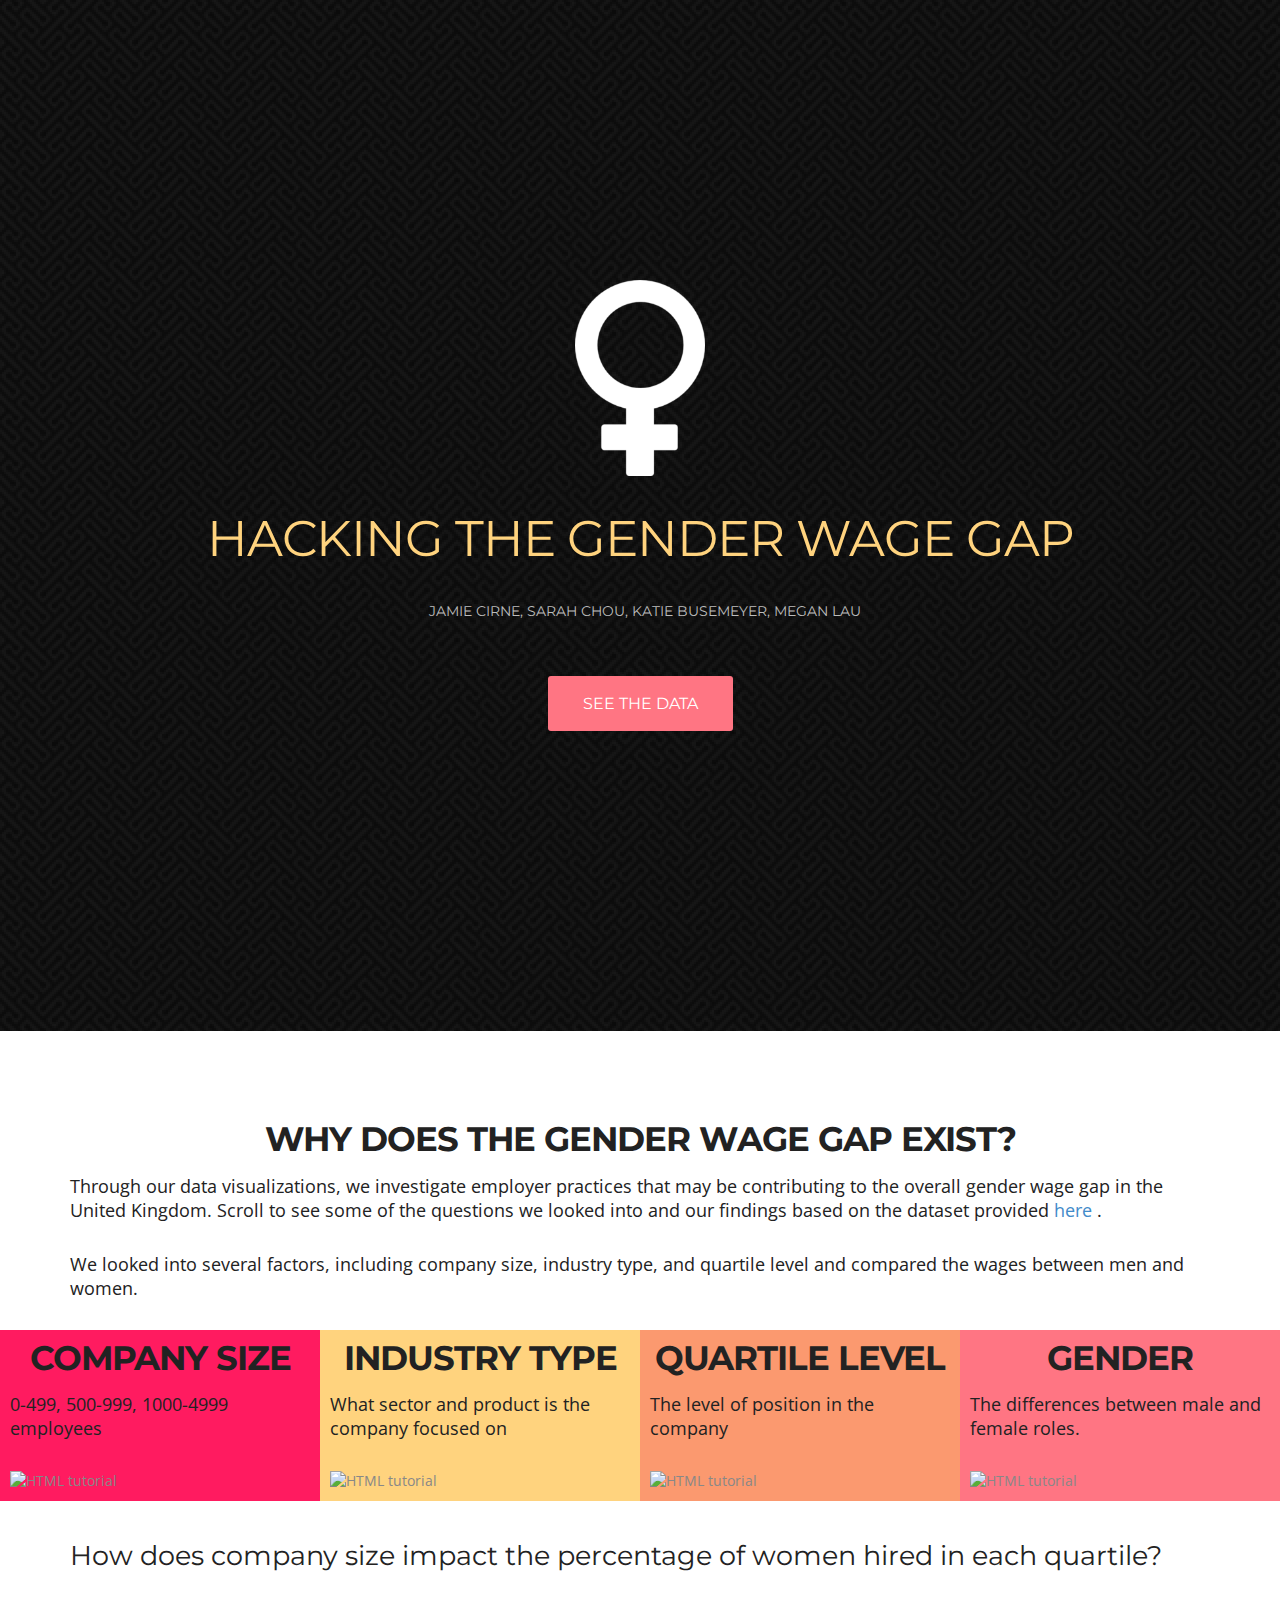
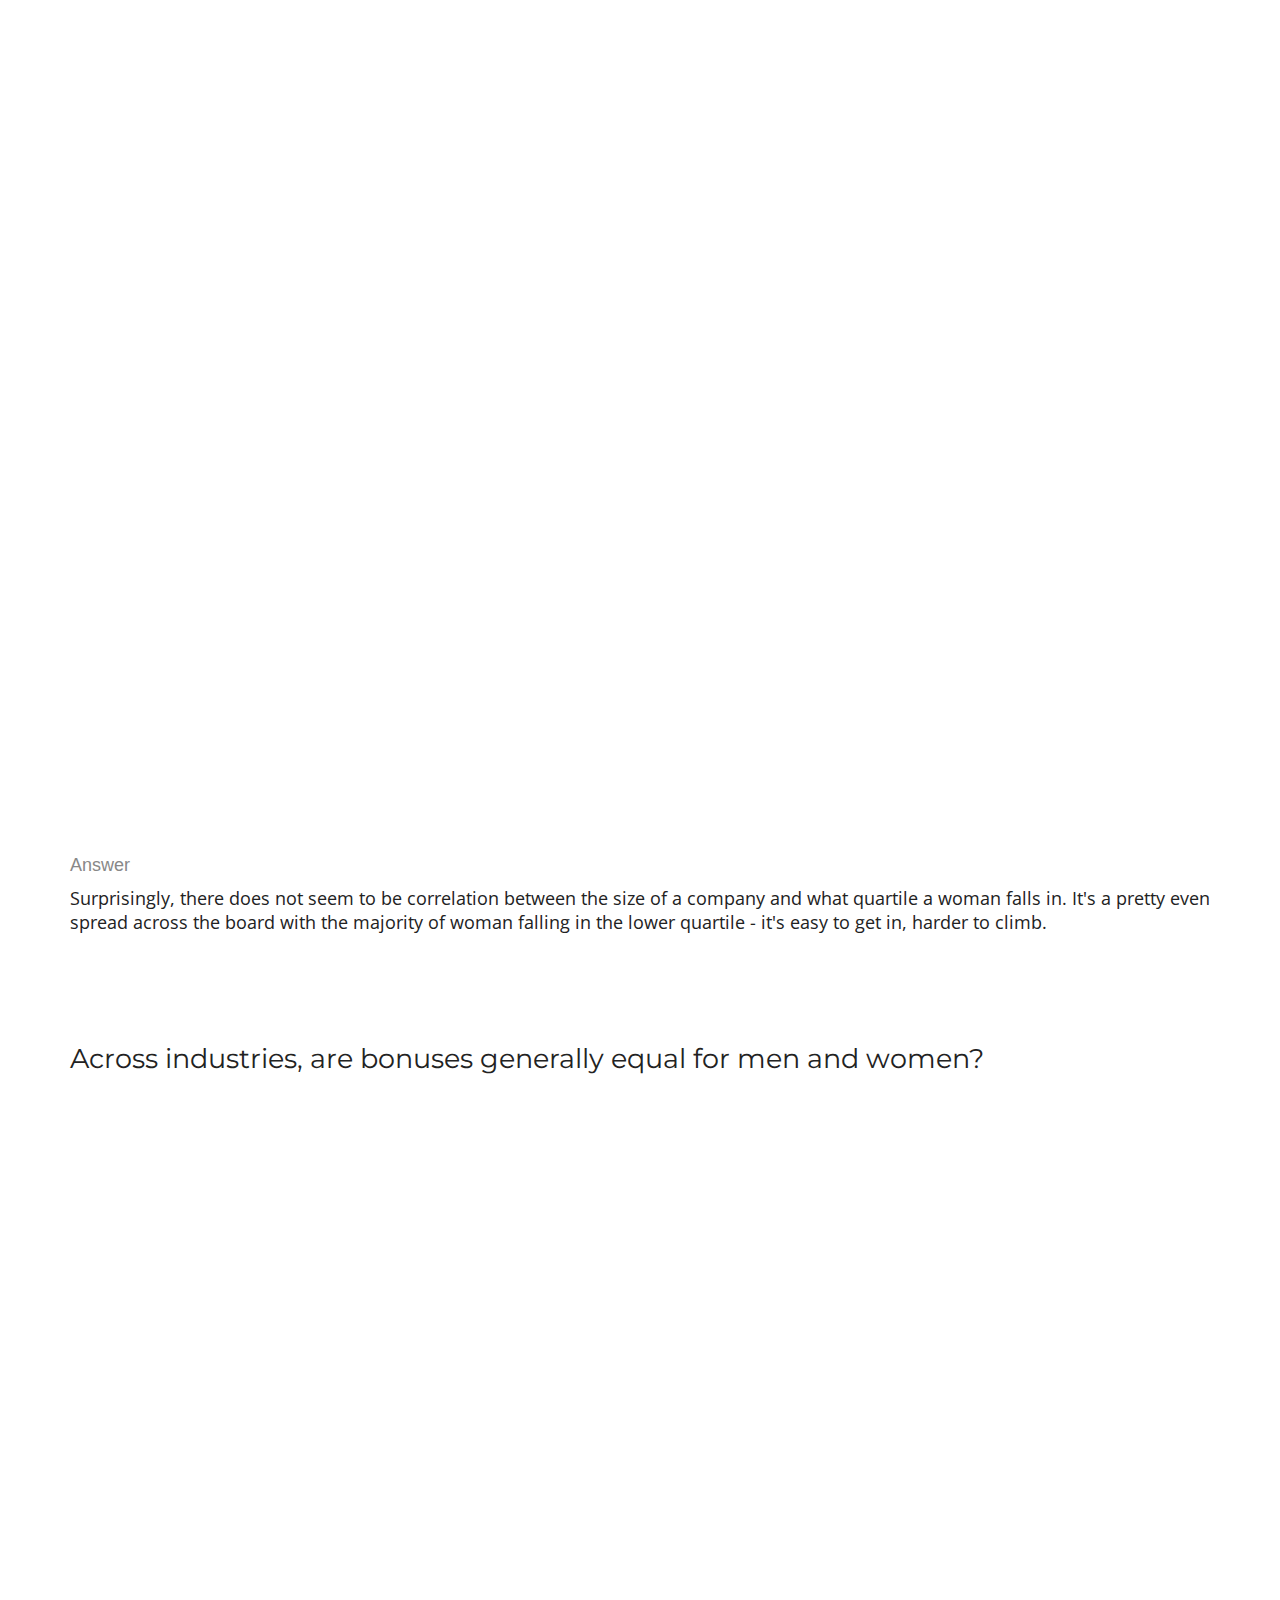
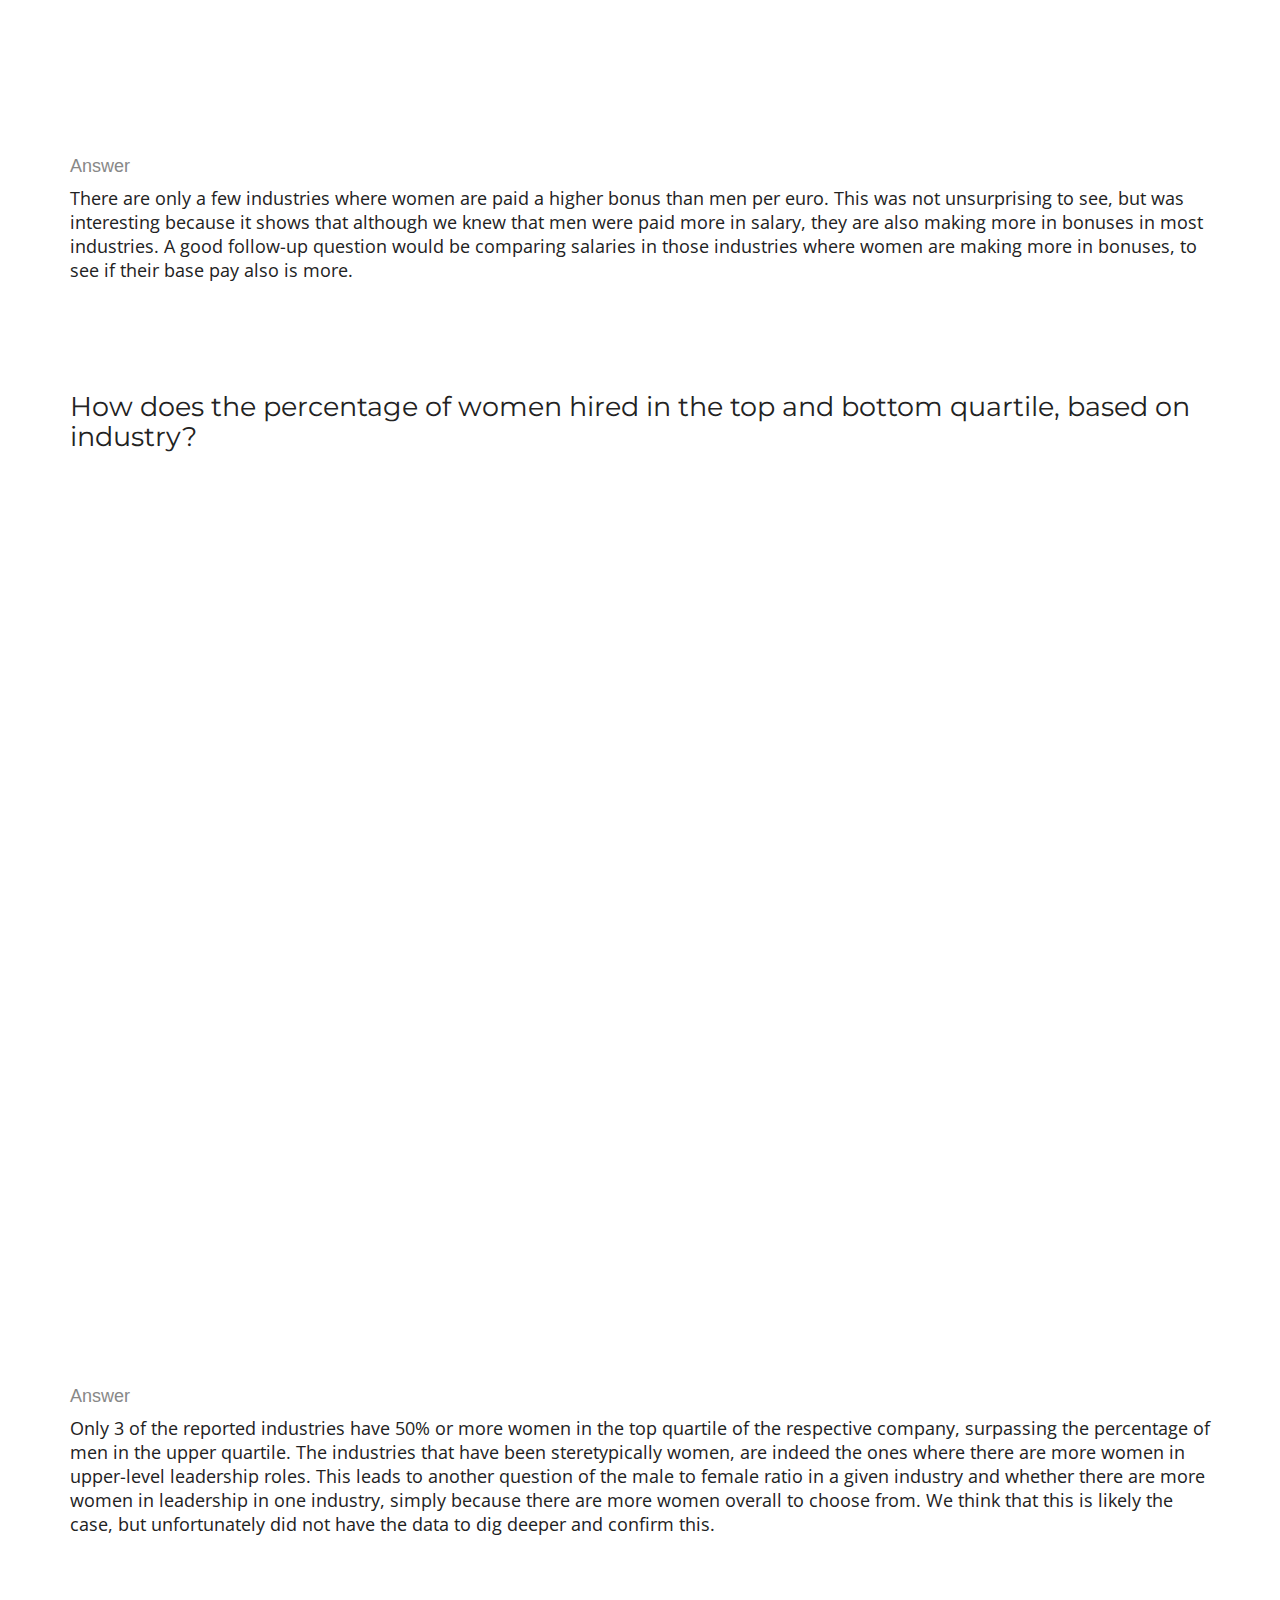
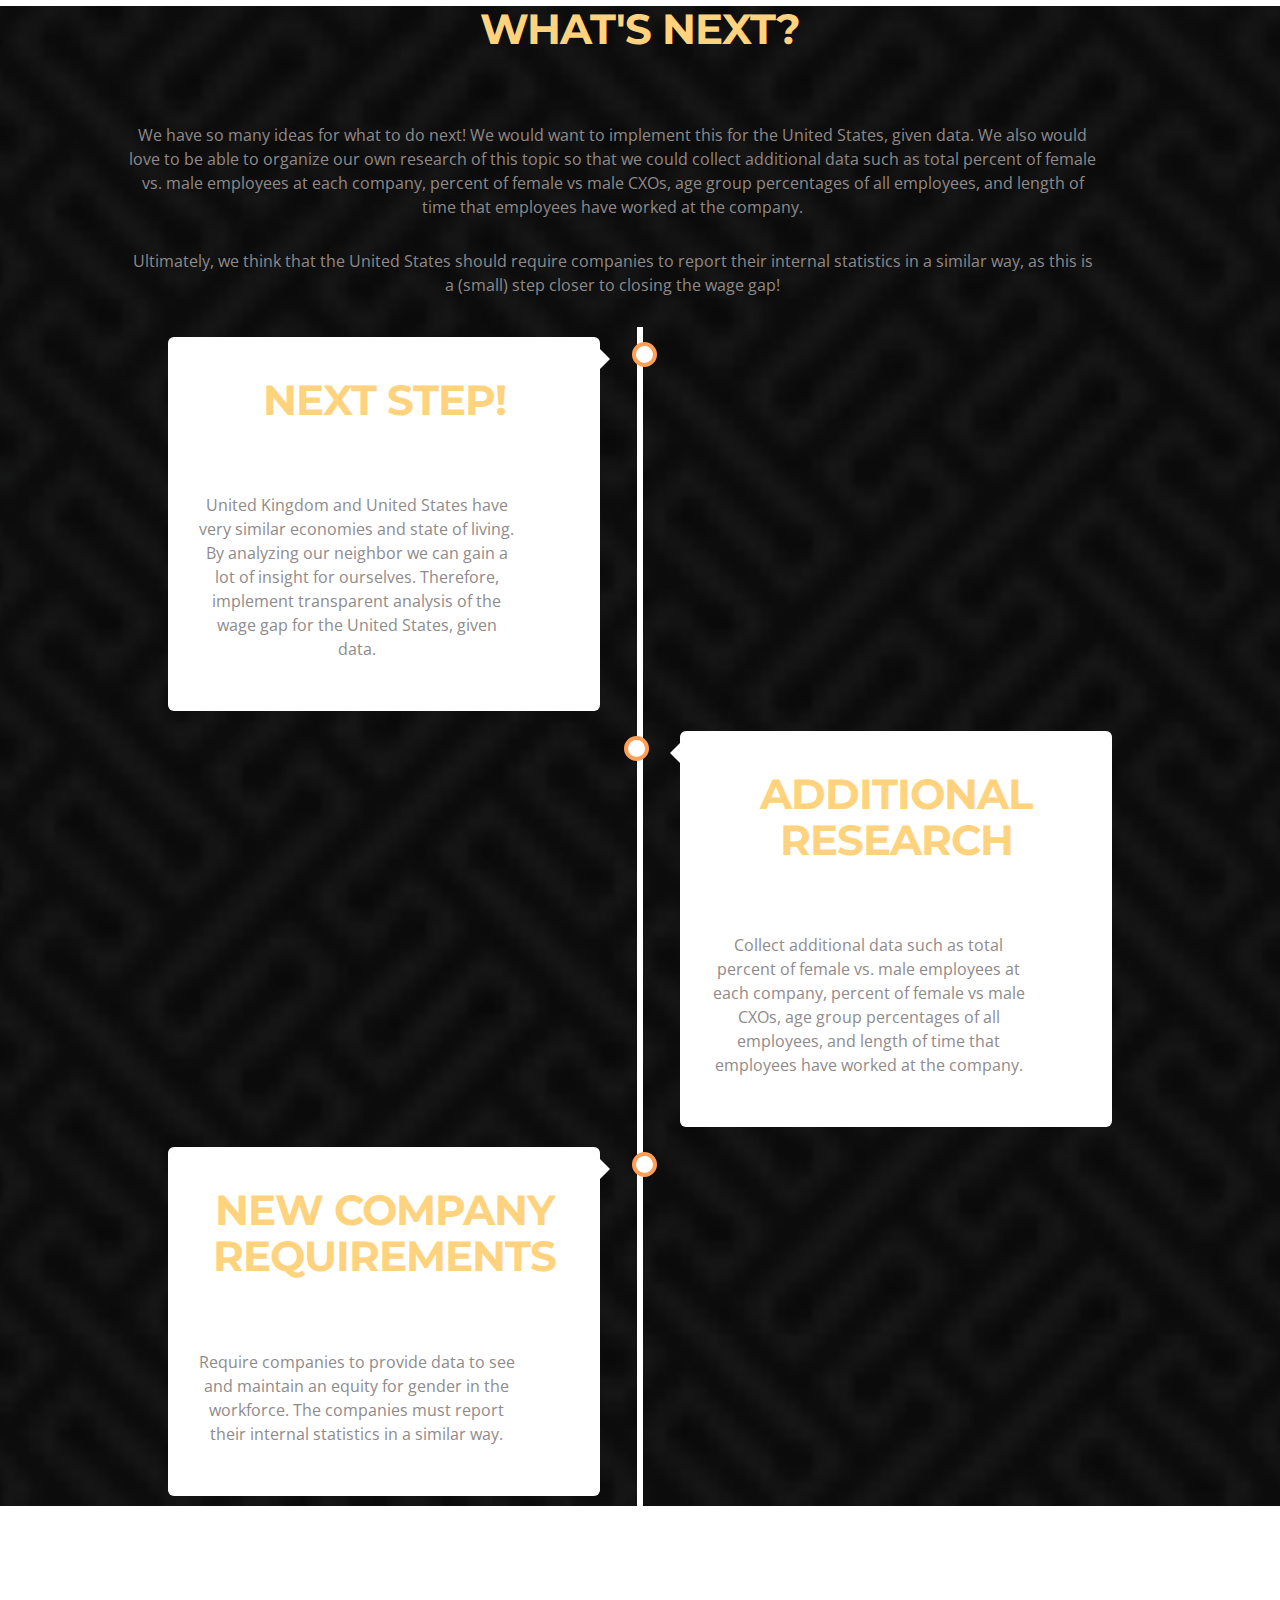
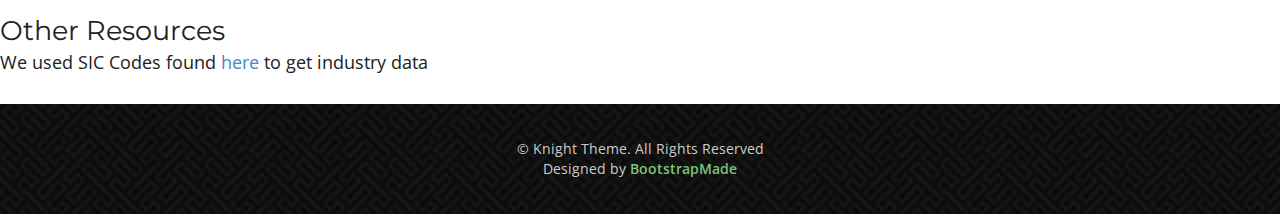
==== index.html @ 65750fbe "changed the name of the tab bar" ====
<!doctype html>
<html>

<head>
	<meta charset="utf-8">
	<meta name="viewport" content="width=device-width, maximum-scale=1">

	<title>Hack the Gap!</title>
	<link rel="icon" href="favicon.png" type="image/png">
	<link rel="shortcut icon" href="favicon.ico" type="img/x-icon">

	<link href='https://fonts.googleapis.com/css?family=Montserrat:400,700' rel='stylesheet' type='text/css'>
	<link
		href='https://fonts.googleapis.com/css?family=Open+Sans:400,300,800italic,700italic,600italic,400italic,300italic,800,700,600'
		rel='stylesheet' type='text/css'>

	<link href="website/css/bootstrap.css" rel="stylesheet" type="text/css">
	<link href="website/css/style.css" rel="stylesheet" type="text/css">
	<link href="website/css/font-awesome.css" rel="stylesheet" type="text/css">
	<link href="website/css/responsive.css" rel="stylesheet" type="text/css">
	<link href="website/css/magnific-popup.css" rel="stylesheet" type="text/css">
	<link href="website/css/animate.css" rel="stylesheet" type="text/css">

	<script type="text/javascript" src="js/jquery.1.8.3.min.js"></script>
	<script type="text/javascript" src="js/bootstrap.js"></script>
	<script type="text/javascript" src="js/jquery-scrolltofixed.js"></script>
	<script type="text/javascript" src="js/jquery.easing.1.3.js"></script>
	<script type="text/javascript" src="js/jquery.isotope.js"></script>
	<script type="text/javascript" src="js/wow.js"></script>
	<script type="text/javascript" src="js/classie.js"></script>
	<script type="text/javascript" src="js/magnific-popup.js"></script>
	<script src="contactform/contactform.js"></script>
</head>

<body>
	<header class="header" id="header">
		<!--header-start-->
		<div class="container">
			<figure class="logo animated fadeInDown delay-07s">
				<a href="#"><img src="website/img/female-symbol.png" alt=""></a>
			</figure>
			<h1 class="animated fadeInDown delay-07s">Hacking the Gender Wage Gap</h1>
			<ul class="we-create animated fadeInUp delay-1s">
				<li>Jamie Cirne, Sarah Chou, Katie Busemeyer, Megan Lau</li>
			</ul>
			<a class="link animated fadeInUp delay-1s servicelink" href="#service">See the Data</a>
		</div>
	</header>

	<section class="main-section" id="service">
		<!--main-section-start-->
		<div class="container">
			<h2>Why does the gender wage gap exist?</h2>
			<p>Through our data visualizations, we investigate employer practices that may be contributing to the
				overall gender wage gap in the United Kingdom.
				Scroll to see some of the questions we looked into and our findings based on the dataset provided <a
					href=https://gender-pay-gap.service.gov.uk/viewing/download>here </a>. </p> <p>We looked into
					several factors, including company size, industry type, and quartile level and compared the wages
					between men and women.</p>
				</div>
					
			</div class="factors">
				<div class="wide" style="background-color:#ff1b60;">
				<h2>Company Size</h2>
				<p>0-499, 500-999, 1000-4999 employees</p>
					<img src="https://cdn2.iconfinder.com/data/icons/business-world-2/64/scalable-change-size-company-business-512.png"
						alt="HTML tutorial" style="width:200px;height:200px;border:10;">
				</a>
			</div>
			<div class="wide" style="background-color:#ffd37e;">
				<h2>Industry Type</h2>
				<p>What sector and product is the company focused on</p>
					<img src="https://cdn0.iconfinder.com/data/icons/industrial-icons2/164/14-512.png"
						alt="HTML tutorial" style="width:200px;height:200px;border:10;">
				</a>
			</div>
			<div class="wide" style="background-color:#fb996f;">
				<h2>Quartile Level</h2>
				<p>The level of position in the company</p>
					<img src="http://aux2.iconspalace.com/uploads/workers-icon-256.png" alt="HTML tutorial"
						style="width:200px;height:200px;border:10;">
				</a>

			</div>
			<div class="wide" style="background-color:#ff7583;">
				<h2>Gender</h2>
				<p>The differences between male and female roles.</p>
					<img src="https://www.shareicon.net/data/512x512/2016/06/10/586076_gender_512x512.png"
						alt="HTML tutorial" style="width:200px;height:200px;border:10;">
				</a>
			</div>
		</div>

			<section class="question" id="companySize">
				<div class="container">
					<h3>How does company size impact the percentage of women hired in each quartile?</h3>
					<script type='text/javascript' src='https://us-east-1.online.tableau.com/javascripts/api/viz_v1.js'></script>
					<div class='tableauPlaceholder' style='width: 1140px; height: 850px;'>
						<object class='tableauViz' width='1140' height='850' style='display:none;'>
						<param name='host_url' value='https%3A%2F%2Fus-east-1.online.tableau.com%2F' />
						 <param name='embed_code_version' value='3' /> <param name='site_root' value='&#47;t&#47;genderpaygap' />
						 <param name='name' value='Sankey&#47;EmployerSizexQuartiles' />
						 <param name='tabs' value='yes' />
						 <param name='toolbar' value='yes' />
						 <param name='showAppBanner' value='false' />
						 <param name='filter' value='iframeSizedToWindow=true' />
						</object>
					</div>
					<br>
						<h4>Answer</h4>
						<p>Surprisingly, there does not seem to be correlation between the size of a company and what
							 quartile a woman falls in. It's a pretty even spread across the board with the majority of woman
							falling in the lower quartile - it's easy to get in, harder to climb.</p>
					</br>
				</div>
			</section>

			<section class="question" id="industry">
				<div class="container">
					<h3>Across industries, are bonuses generally equal for men and women?</h3>
					<script type='text/javascript' src='https://us-east-1.online.tableau.com/javascripts/api/viz_v1.js'></script>
					<div class='tableauPlaceholder' style='width: 1361px; height: 648px;'>
						<object class='tableauViz' width='1140' height='648' style='display:none;'>
							<param name='host_url' value='https%3A%2F%2Fus-east-1.online.tableau.com%2F' /> 
							<param name='embed_code_version' value='3' /> 
							<param name='site_root' value='&#47;t&#47;genderpaygap' />
							<param name='name' value='DiffMeanBonus&#47;DiffMeanBonusForEachIndustry' />
							<param name='tabs' value='no' />
							<param name='toolbar' value='yes' />
							<param name='showAppBanner' value='false' />
							<param name='filter' value='iframeSizedToWindow=true' /></object>
						</div>
						<br>
							<h4>Answer</h4>
								<p>There are only a few industries where women are paid a higher bonus than men per euro. This was
							not unsurprising to see, but was interesting because it shows that although we knew that men
							were paid more in salary, they are also making more in bonuses in most industries. A good follow-up
							question would be comparing salaries in those industries where women are making more in bonuses, to
							see if their base pay also is more. 
							</p>
						</br>
				</section>

			<section class="question" id="howDo">
				<div class="container">
					<h3>How does the percentage of women hired in the top and bottom quartile, based on industry?
					</h3>
					<script type='text/javascript' src='https://us-east-1.online.tableau.com/javascripts/api/viz_v1.js'></script>
					<div class='tableauPlaceholder' style='width: 1140px; height: 900px;'>
						<object class='tableauViz' width='1140' height='600' style='display:none;'>
						<param name='host_url' value='https%3A%2F%2Fus-east-1.online.tableau.com%2F' /> 
						<param name='embed_code_version' value='3' /> 
						<param name='site_root' value='&#47;t&#47;genderpaygap' />
						<param name='name' value='Quartiles&#47;TopQuartileMalev_Female' />
						<param name='tabs' value='yes' /><param name='toolbar' value='yes' />
						<param name='showAppBanner' value='false' />
						<param name='filter' value='iframeSizedToWindow=true' /></object></div>
						<br>
					<h4>Answer</h4>
						<p>Only 3 of the reported industries have 50% or more women in the top quartile of the respective company,
							surpassing the percentage of men in the upper quartile. The industries that have been steretypically
							women, are indeed the ones where there are more women in upper-level leadership roles. This leads to another
							question of the male to female ratio in a given industry and whether there are more women in leadership in one
							industry, simply because there are more women overall to choose from. We think that this is likely the case,
							but unfortunately did not have the data to dig deeper and confirm this.
						</p>
					</br>
				</div>
			</section>

			<section class="business-talking">
				<!--business-talking-start-->

				<div class="timeline-box">
					<h2>What's Next?</h2>
					<p>We have so many ideas for what to do next! We would want to implement this for the United States,
						given data. We also would love to be able to organize our own research of this topic so that we
						could collect additional data such as total percent of female vs. male employees at each
						company, percent of female vs male CXOs, age group percentages of all employees, and length of
						time that employees have worked at the company.</p>
					<p>Ultimately, we think that the United States should require companies to report their internal
						statistics in a similar way, as this is a (small) step closer to closing the wage gap! </p>
						
						
			<div class="timeline">
					<div class="master-timeline">
						<div class="timeline">
						  <div class="timeline-container left">
						    <div class="content">
						      <h2>Next Step!</h2>
						      <p>United Kingdom and United States have very similar economies and state of living. By analyzing our neighbor we can gain a lot of insight for ourselves. Therefore, implement transparent analysis of the wage gap for the United States, given data.</p>
						    </div>
						  </div>
						  <div class="timeline-container right">
						    <div class="content">
						      <h2>Additional Research</h2>
						      <p>Collect additional data such as total percent of female vs. male employees at each company, percent of female vs male CXOs, age group percentages of all employees, and length of time that employees have worked at the company.</p>
						    </div>
						  </div>
						  <div class="timeline-container left">
						    <div class="content">
						      <h2>New Company Requirements</h2>
						      <p>Require companies to provide data to see and maintain an equity for gender in the workforce. The companies must report their internal statistics in a similar way.</p>
						    </div>
						  </div>
						</div>
					</div>
				</div>
			</section>
			<!--business-talking-end-->

		</div>
	</section>
	</div>
	<div>
		<h3>Other Resources</h3>
		<p>We used SIC Codes found
			<a href="https://www.ons.gov.uk/methodology/classificationsandstandards/ukstandardindustrialclassificationofeconomicactivities/uksic2007">
			here</a> to get industry data
		</p>
	</div>
	<footer class="footer">
		<div class="container">
			<span class="copyright">&copy; Knight Theme. All Rights Reserved</span>
			<div class="credits">
				<!--
          All the links in the footer should remain intact.
          You can delete the links only if you purchased the pro version.
          Licensing information: https://bootstrapmade.com/license/
          Purchase the pro version with working PHP/AJAX contact form: https://bootstrapmade.com/buy/?theme=Knight
        -->
				Designed by <a href="https://bootstrapmade.com/">BootstrapMade</a>
			</div>
		</div>
	</footer>



	<script type="text/javascript">
		$(document).ready(function (e) {

			$('#test').scrollToFixed();
			$('.res-nav_click').click(function () {
				$('.main-nav').slideToggle();
				return false

			});

			$('.Portfolio-box').magnificPopup({
				delegate: 'a',
				type: 'image'
			});

		});
	</script>

	<script>
		wow = new WOW({
			animateClass: 'animated',
			offset: 100
		});
		wow.init();
	</script>


	<script type="text/javascript">
		$(window).load(function () {

			$('.main-nav li a, .servicelink').bind('click', function (event) {
				var $anchor = $(this);

				$('html, body').stop().animate({
					scrollTop: $($anchor.attr('href')).offset().top - 102
				}, 1500, 'easeInOutExpo');

				//if you don't want to use the easing effects:
				$('html, body').stop().animate({
					scrollTop: $($anchor.attr('href')).offset().top
				}, 1000);

				if ($(window).width() < 768) {
					$('.main-nav').hide();
				}
				event.preventDefault();

			});
		})
	</script>

	<script type="text/javascript">
		$(window).load(function () {


			var $container = $('.portfolioContainer'),
				$body = $('body'),
				colW = 375,
				columns = null;


			$container.isotope({
				// disable window resizing
				resizable: true,
				masonry: {
					columnWidth: colW
				}
			});

			$(window).smartresize(function () {
				// check if columns has changed
				var currentColumns = Math.floor(($body.width() - 30) / colW);
				if (currentColumns !== columns) {
					// set new column count
					columns = currentColumns;
					// apply width to container manually, then trigger relayout
					$container.width(columns * colW)
						.isotope('reLayout');
				}

			}).smartresize(); // trigger resize to set container width
			$('.portfolioFilter a').click(function () {
				$('.portfolioFilter .current').removeClass('current');
				$(this).addClass('current');

				var selector = $(this).attr('data-filter');
				$container.isotope({

					filter: selector,
				});
				return false;
			});

		});
	</script>

</body>

</html>
---- website/css/style.css ----
/*
    Theme Name: Knight
    Theme URL: https://bootstrapmade.com/knight-free-bootstrap-theme/
    Author: BootstrapMade
    Author URL: https://bootstrapmade.com
*/

/* CSS Document */

/* Float Elements 
---------------------------------*/
.fl-lt {float:left;}
.fl-rt {float:right;}

/* Clear Floated Elements
---------------------------------*/
.column {
  ffloat: left;
  width: 25%;
  padding: 10px;
  height: 300px;
}

/* Clear floats after the columns */
.row:after {
  content: "";
  display: table;
  clear: both;
}

.factors {
	width: 100%;
	height: 400px;
}

.wide {
  float: left;
	width: 25%;
	height: 100%;
  background: lightgreen;
	padding: 10px;
	margin-bottom: 40px;
}

.clear {
  clear: both;
  display: block;
  overflow: hidden;
  visibility: hidden;
  width: 0;
  height: 0;
}
.conclusion{
	margin-top: 40px;
}

.clearfix:before,
.clearfix:after {
  content: '\0020';
  display: block;
  overflow: hidden;
  visibility: hidden;
  width: 0;
  height: 0;
}

.clearfix:after {
  clear: both;
}

.figure{ margin:0px;}

img{ max-width:100%;}

a, a:hover, a:active{ outline:0px !important}

@font-face {
  font-family: 'FontAwesome';
  src: url('../fonts/fontawesome-webfont.eot?v=4.1.0');
  src: url('../fonts/fontawesome-webfont.eot?#iefix&v=4.1.0') format('embedded-opentype'), url('../fonts/fontawesome-webfont.woff?v=4.1.0') format('woff'), url('../fonts/fontawesome-webfont.ttf?v=4.1.0') format('truetype'), url('../fonts/fontawesome-webfont.svg?v=4.1.0#fontawesomeregular') format('svg');
  font-weight: normal;
  font-style: normal;
}

/* Primary Styles
---------------------------------*/
body {
	background:#fff;
	font-family: 'Open Sans', sans-serif;
	font-size:14px;
	font-weight:normal;
	color:#888888;
	margin:0;
}
h1{
	font-size:48px;
	color:#222222;
	font-family: 'Montserrat', sans-serif;
	font-weight:700;
	letter-spacing: -1px;
	margin:0 0 15px 0;
	text-align:center;
	text-transform:uppercase;
}
h2{
	font-size:34px;
	color:#222222;
	font-family: 'Montserrat', sans-serif;
	font-weight:700;
	letter-spacing: -1px;
	margin:0 0 15px 0;
	text-align:center;
	text-transform:uppercase;
}
h3{
	font-family: 'Montserrat', sans-serif;
	color:#222222;
	font-size:27px;
	margin:0 0 5px 0;
	font-weight:400;
}
h6{
	font-size:16px;
	color:#888888;
	font-family: 'Open Sans', sans-serif;
	font-weight:400;
	text-align:center;
	margin:0 0 60px 0;
}
p{
	line-height:24px;
	margin:0;
	color:#222222;
	font-size: 18px;
	padding-bottom: 30px;
}

/* Header Styles
---------------------------------*/

.header{
	text-align:center;
	background:url(../img/pw_maze_black_2X.png) left top repeat;
	padding:280px 0;
}
.logo{
	width:130px;
	margin:0 auto 35px;
}
.header h1{
	font-family: 'Montserrat',sans-serif;
	font-size:50px;
	font-weight:400;
	letter-spacing: -1px;
	margin:0 0 22px 0 ;
	color:#ffd37e;
}

.we-create{
	padding:0;
	margin:35px 0 55px;
}
.wp-pic{
	margin-bottom:20px;
}
.we-create li{
	display:inline-block;
	font-family: 'Montserrat',sans-serif;
	font-size:14px;
	color: #bcbcbc;
	text-transform: uppercase;
	font-weight: 400;
	margin:0 5px 0 0;
	padding:0 0 0 15px;
}
.we-create li:first-child{
	background:none;
}

.start-button {
	padding-left: 0px;
}

.start-button li a{
color: #fff;
}


.link{
	padding:15px 35px;
	background:#ff7583;
	color:#fff !important;
	font-size:16px;
	font-weight:400;
	font-family: 'Montserrat', sans-serif;
	display:inline-block;
	border-radius:3px;
	text-transform:uppercase;
	line-height:25px;
	margin-bottom:20px;
	transition:all 0.3s ease-in-out;
	-moz-transition:all 0.3s ease-in-out;
	-webkit-transition:all 0.3s ease-in-out;
}
.link:hover {
	text-decoration:none;
	color:#36007c !important;
	background:#ffd37e;
}

.link:active, .link:focus {
	background: #36007c;
	text-decoration:none;
	color:#fff !important;
}

/* Navigation
---------------------------------*/
.main-nav-outer{
	padding:0px;
	border-bottom:1px solid #dddddd;
	box-shadow:0 4px 5px -3px #ececec;
	position:relative;
	background:#fff;
}
.main-nav{
	text-align:center;
	margin:10px 0 0px;
	padding:0;
	list-style:none;
}
.main-nav li{
	display:inline;
	margin:0 1px;
}
.main-nav li a{
	display:inline-block;
	color:#222222;
	text-transform:uppercase;
	font-family: 'Montserrat', sans-serif;
	text-decoration: none;
	line-height:20px;
	margin:17px 32px;
	transition:all 0.3s ease-in-out;
	-moz-transition:all 0.3s ease-in-out;
	-webkit-transition:all 0.3s ease-in-out;
}

.main-nav li a:hover{ 
	text-decoration:none;
	color: #7cc576;
}

.small-logo{ 
	padding:0 32px;
}

.main-section{
	padding:90px 0 110px;
}

.question{
	padding-top: 60px;
}


/* Services
---------------------------------*/

.service-list{
	padding:0 0 0 0;
	font-size:14px;
	margin-bottom:40px;
}
.service-list-col1{
	float:left;
	width:60px;
}
.service-list-col1 i{
	font-style:normal;
	font-size:38px;
	display:block;
	color:#222;
	font-family: 'FontAwesome';
	line-height:38px;
}
.service-list-col2{
	overflow:hidden;	
}
.main-section.alabaster{
	background:#fafafa;
}

/* Featured Work
---------------------------------*/
.featured-work{
	font-size:14px;
}
.featured-work h2{
	text-align:left;
}
.featured-box{
	padding:0 0 0 0;
	margin-bottom:25px;
	font-size:14px;
}
.featured-box h3{
	margin-bottom:5px;
}
.featured-box p{
	line-height:22px;
}
.featured-work p.padding-b{
	padding-bottom:35px;
}
.featured-box-col1{
	width:60px;
	float:left;
}
.featured-box-col1 i{
	display:block;
	line-height:38px;
	font-family: 'FontAwesome';
	font-size:38px;
	color:#777777;
	font-style:normal;
}
.featured-box-col2{ overflow:hidden;}
.featured-box.magic{
	background:url(../img/magic.png) left top no-repeat;
}
.featured-box.packaged{
	background:url(../img/packaged.png) left top no-repeat;
}
.featured-box.seo{
	background:url(../img/seo.png) left top no-repeat;
}
.Learn-More{
	display:inline-block;
	padding:0 5px 0 0;
	color:#7cc576;
	font-size:16px;
	text-transform:uppercase;
	font-family: 'Montserrat', sans-serif;
	font-weight:400;
	line-height:24px;
	transition:all 0.3s ease-in-out;
	-moz-transition:all 0.3s ease-in-out;
	-webkit-transition:all 0.3s ease-in-out;
	display: none;
}
.Learn-More i{ 
	padding-right:15px;
}

.Learn-More:hover, .Learn-More:focus{ 
	text-decoration:none;
	color: #111;
}


/* Portfolio
---------------------------------*/
.Portfolio-nav{
	padding:0;
	margin:0 0 45px 0;
	list-style:none;
	text-align:center;
}
.Portfolio-nav li{
	margin:0 10px;
	display:inline;
}
.Portfolio-nav li a{
	display:inline-block;
	padding:10px 22px;
	font-size:12px;
	line-height:20px;
	color:#222222;
	border-radius:4px;
	text-transform:uppercase;
	font-family: 'Montserrat', sans-serif;
	background:#f7f7f7;
	margin-bottom:5px;
	transition:all 0.3s ease-in-out;
	-moz-transition:all 0.3s ease-in-out;
	-webkit-transition:all 0.3s ease-in-out;
}
.Portfolio-nav li a:hover{
	background:#7cc576;
	color:#fff;
	text-decoration:none;
}

.portfolioContainer{
	margin:0 auto;
	padding-left:15px;
}

.Portfolio-box{
	text-align:center;
	margin-bottom:30px;
	height:350px;
	width:350px;
	overflow:hidden;
	float:left;
	padding:0;
}
.Portfolio-box img{
	margin-bottom:25px;
	transition:all 0.3s ease-in-out;
	-moz-transition:all 0.3s ease-in-out;
	-webkit-transition:all 0.3s ease-in-out;	
}

.Portfolio-box img:hover {
	opacity: 0.6;
}

.Portfolio-nav li a.current{
	background:#7cc576;
	color:#fff;
	text-decoration:none;
}
img {
   max-width:100%;
}

/* no transition on .isotope container */

.isotope .isotope-item {
  /* change duration value to whatever you like */
  -webkit-transition-duration: 0.6s;
     -moz-transition-duration: 0.6s;
          transition-duration: 0.6s;
}

.isotope .isotope-item {
  -webkit-transition-property: -webkit-transform, opacity;
     -moz-transition-property:    -moz-transform, opacity;
          transition-property:         transform, opacity;
}

.main-section.paddind{
	padding-bottom:60px;
}

/* Clients
---------------------------------*/
.client-part{
	background:url(../img/section-bg1.jpg) center center no-repeat;
	background-size:cover;
	padding:55px 0;
	text-align:center;
}
.client-part-haead{
	color:#fdfdfd;
	font-size:28px;
	line-height:41px;
	margin:30px 0 10px;
	font-family: ''Open Sans',sans-serif';
	font-style: italic;
}
.client{
	padding:0;
	margin:20px 0 0;
	list-style:none;
	text-align:center;
}
.client li{
	display:inline;
	margin:0 15px;
}
.client li a{
	display:inline-block;
}
.client li a img{
	margin-bottom:15px;
	border-radius:50%;
}
.client li a:hover{
	text-decoration:none;
}
.client li a h3{
	color:#ffffff;
}
.client li a span{
	color:#f1f1f1;
}
.quote-right{
	font-style:normal;
	width:68px;
	height:68px;
	margin:0 auto;
	border:2px solid #7cc576;
	border-radius:50%;
	display:block;
	line-height:68px;
	text-align:center;
	font-size:27px;
	color:#7cc576;
	cursor: pointer;
	transition:all 0.3s ease-in-out;
	-moz-transition:all 0.3s ease-in-out;
	-webkit-transition:all 0.3s ease-in-out;
}

.quote-right:hover{
color: #fff;
border: 2px solid #fff;
}

.c-logo-part{
	background:#7cc576;
	padding:25px 0;
    filter: alpha(opacity=60);
}
.c-logo-part ul{
	padding:0;
	margin:0;
	list-style:none;
	text-align:center;
}
.c-logo-part ul li{
	display:inline;
	margin:0 25px;
}
.c-logo-part ul a{
	display:inline-block;
	margin: 0 20px;
}
.main-section.team{
	padding:85px 0;
}
.main-section.team h6{
	margin-bottom:40px;
}


/* Team
---------------------------------*/
.team-leader-block{
	max-width:993px;
	margin:0 auto;
}
.team-leader-box{
	width:30.66%;
	margin-right: 3.82979%;
	height: 490px;
	overflow: hidden;
	text-align: center;
	float: left;
}
.team-leader-box span{
	margin-bottom:24px;
	display:block;
}
.team-leader-box:nth-of-type(3n+0){ margin:0;}
.team-leader{
	width:auto;
	height:auto;
	position:relative;
	border-radius:50%;
	box-shadow:0px 0px 0px 7px rgba(241,241,241,0.80);
	margin:7px 7px 25px 7px;
	
}
.team-leader-shadow{
	transition:all 0.3s ease-in-out;
	-moz-transition:all 0.3s ease-in-out;
	-webkit-transition:all 0.3s ease-in-out;
	border-radius:50%;
	position:absolute;
	width:100%;
	height:100%;
	z-index:10;
	border-radius:50%;
}
.team-leader-shadow a{
	display:block;
	width:100%;
	height:100%;
}
.team-leader:hover .team-leader-shadow{
	box-shadow:inset  0px 0px 0px 148px rgba(17,17,17,0.80);
}
.team-leader:hover ul{ display:block; opacity:1}
.team-leader img{
	display:block;
	border-radius:50%;
}
.team-leader ul{
	display:block;
	opacity:0;
	padding:0;
	margin:0;
	list-style:none;
	position:absolute;
	left:0;
	top:50%;
	width:100%;
	text-align:center;
	margin-top:-14px;
	z-index:15;
	transition:all 0.6s ease-in-out;
	-moz-transition:all 0.6s ease-in-out;
	-webkit-transition:all 0.6s ease-in-out;
}
.team-leader ul li{
	display:inline;
	margin:0 11px;
}
.team-leader ul li a{
	font-family: 'FontAwesome';
	display:inline-block;
	font-size:28px;
	color:#fff;	
	transition:all 0.3s ease-in-out;
	-moz-transition:all 0.3s ease-in-out;
	-webkit-transition:all 0.3s ease-in-out;
}
.team-leader ul li a:hover, .team-leader ul li a:focus{
	text-decoration:none;
}
.team-leader ul li a.fa-twitter:hover{
	color:#55acee;
}
.team-leader ul li a.fa-facebook:hover{
	color:#3b5998;
}
.team-leader ul li a.fa-pinterest:hover{
	color:#cb2026;
}
.team-leader ul li a.fa-google-plus:hover{
	color:#dd4b39;
}

/* Talk Business
---------------------------------*/
.business-talking{
	background:url(../img/bottom-bg-img.png) top center no-repeat;
	background-size: cover;
	width: 100%;

	/*padding:60px 5px 10px 5px;*/
	text-align:center;
}
.business-talking h2{
	font-family: 'Montserrat', sans-serif;
	font-weight:700;
	padding:0;
	margin:20px 0 70px;
	text-transform:uppercase;
	font-size:42px;
	color:#ffd37e;
}
.business-talking p{
	color: rgb(143, 138, 138);
	font-size: 16px;
	margin-right: 55px;
}


/* Contact
---------------------------------*/
.main-section.contact{
	padding:90px 0 100px;
}

.main-section.contact{
	background:url(../img/bg-map.png) left 190px no-repeat;
}
.contact-info-box{
	font-size:15px;
	margin:0 0 14px 68px;
	padding-left:0;
}
.contact-info-box h3{
	font-size: 15px;
	font-weight:400;
	float:left;
	width:102px;
	margin-right:12px;
	line-height:28px;
}
.contact-info-box h3 i{
	font-style:normal;
	font-size:18px;
	color:#222222;
	font-family: 'FontAwesome';
	font-weight:normal;
	margin-right:7px;
}
.contact-info-box span{
	line-height:28px;
	display:block;
	overflow:hidden;
}
.social-link{
	padding:35px 0;
	margin:0 0 0 68px;
	display:block;
	overflow:hidden;
	list-style:none;
}
.social-link li{
	float:left;
	margin-right:8px;
}
.social-link li a{
	display:block;
	width:50px;
	height:50px;
	text-align:center;
	line-height:50px;
	font-size:25px;
	color:#fff;
	background:#222222;
	border-radius:50%;
	transition:all 0.3s ease-in-out;
}
.social-link li a:hover, .social-link li a:focus{
	text-decoration:none;
}
.twitter a:hover {
	background: #55acee;
}
.facebook a:hover {
	background: #3b5998;
}
.pinterest a:hover {
	background: #cb2026;
}
.gplus a:hover {
	background: #dd4b39;
}
.dribbble a:hover {
	background: #ea4c89;
}

.form{
	margin:0 66px 0 30px;
}
.input-text{
	padding:15px 16px;
	border:1px solid #ccc;
	width:100%;
	height:50px;
	display:block;
	border-radius:4px;
	font-size:15px;
	color:#aaa;
	font-family: 'Open Sans', sans-serif;
	margin:0 0 15px 0;
	transition:all 0.3s ease-in-out;
	-moz-transition:all 0.3s ease-in-out;
	-webkit-transition:all 0.3s ease-in-out;
}
.input-text:focus {
	border: 1px solid #7cc576;
	outline:0;
	-webkit-box-shadow: inset 0 1px 1px rgba(0, 0, 0, 0.075), 0 0 8px rgba(124, 197, 118, 0.3);
	-moz-box-shadow: inset 0 1px 1px rgba(0, 0, 0, 0.075), 0 0 8px rgba(124, 197, 118, 0.3);	
	box-shadow: inset 0 1px 1px rgba(0, 0, 0, 0.075), 0 0 8px rgba(124, 197, 118, 0.3);
}

.input-text.text-area{
	height:165px;
	resize:none;
	overflow:auto;
}
.input-btn{
	width:175px;
	height:50px;
	background:#36007c;
	border-radius:4px;
	color:#ffffff;
	font-size:14px;
	text-transform:uppercase;
	font-family: 'Montserrat', sans-serif;
	font-weight:400;
	border:0px;
	transition:all 0.3s ease-in-out;
	-moz-transition:all 0.3s ease-in-out;
	-webkit-transition:all 0.3s ease-in-out;
}

.input-btn:hover{
	background: #111;
	color: #fff;
}

.validation {
    color: red;
    display:none;
    margin: 0 0 20px;
    font-weight:400;
    font-size:13px;
}

#sendmessage {
    color: #7cc576;
    border:1px solid #7cc576;
    display:none;
    text-align:center;
    padding:15px;
    font-weight:600;
    margin-bottom:15px;
}

#errormessage {
    color: red;
    display:none;
    border:1px solid red;
    text-align:center;
    padding:15px;
    font-weight:600;
    margin-bottom:15px;
}

#sendmessage.show, #errormessage.show, .show {
	display:block;
}

/* Footer
---------------------------------*/

.footer{
	background:url(../img/pw_maze_black_2X.png) left top repeat;
	padding:35px 0 35px;
}
.footer-logo{
	margin:15px auto 35px;
	width: 76px;
}
.copyright, .credits{
	color:#cccccc;
	font-size:14px;
	display:block;
	text-align:center;
}
.copyright a, .credits a{
	color:#7cc576;
	font-weight:600;
	text-decoration: none;
	transition:all 0.3s ease-in-out;
	-moz-transition:all 0.3s ease-in-out;
	-webkit-transition:all 0.3s ease-in-out;
}

.copyright a:hover, .credits a:hover {
	color: #fff;
}

.res-nav_click {
	line-height:38px;
	font-family: 'FontAwesome';
	font-size:38px;
	text-decoration: none !important;
	color:#777777;
	font-style:normal;
	display:none;
	width:42px;
	height:27px;
	margin:20px auto;
	transition:all 0.3s ease-in-out;
	-moz-transition:all 0.3s ease-in-out;
	-webkit-transition:all 0.3s ease-in-out;
}

.res-nav_click:hover, .res-nav_click:active, .res-nav_click:focus {
	color: #36007c !important;
}

.portfolioContainer{
	max-width: 1140px;
}


/* Animation Timers
---------------------------------*/
.delay-02s { 
	animation-delay: 0.2s; 
	-webkit-animation-delay: 0.2s; 
}
.delay-03s { 
	animation-delay: 0.3s; 
	-webkit-animation-delay: 0.3s; 
}
.delay-04s { 
	animation-delay: 0.4s; 
	-webkit-animation-delay: 0.4s; 
}

.delay-05s { 
	animation-delay: 0.5s; 
	-webkit-animation-delay: 0.5s; 
}
.delay-06s { 
	animation-delay: 0.6s; 
	-webkit-animation-delay: 0.6s; 
}

.delay-07s { 
	animation-delay: 0.7s; 
	-webkit-animation-delay: 0.7s; 
}
.delay-08s { 
	animation-delay: 0.8s; 
	-webkit-animation-delay: 0.8s; 
}

.delay-09s { 
	animation-delay: 0.9s; 
	-webkit-animation-delay: 0.9s; 
}
.delay-1s { 
	animation-delay: 1s; 
	-webkit-animation-delay: 1s; 
}
.delay-12s { 
	animation-delay: 1.2s; 
	-webkit-animation-delay: 1.2s; 
}



* {
  box-sizing: border-box;
}

.timeline-box {
	width: 80%;
	margin-left: auto;
	margin-right: auto;
}

/* The actual timeline (the vertical ruler) */
.timeline {
  position: relative;
  max-width: 1200px;
  margin: 0 auto;
}

/* The actual timeline (the vertical ruler) */
.timeline::after {
  content: '';
  position: absolute;
  width: 6px;
  background-color: white;
  top: 0;
  bottom: 0;
  left: 50%;
  margin-left: -3px;
}

/* Container around content */
.timeline-container {
  padding: 10px 40px;
  position: relative;
  background-color: inherit;
  width: 50%;
}

/* The circles on the timeline */
.timeline-container::after {
  content: '';
  position: absolute;
  width: 25px;
  height: 25px;
  right: -17px;
  background-color: white;
  border: 4px solid #FF9F55;
  top: 15px;
  border-radius: 50%;
  z-index: 1;
}

/* Place the container to the left */
.left {
  left: 0;
}

/* Place the time to the right */
.right {
  left: 50%;
}

/* Add arrows to the left container (pointing right) */
.left::before {
  content: " ";
  height: 0;
  position: absolute;
  top: 22px;
  width: 0;
  z-index: 1;
  right: 30px;
  border: medium solid white;
  border-width: 10px 0 10px 10px;
  border-color: transparent transparent transparent white;
}

/* Add arrows to the right container (pointing left) */
.right::before {
  content: " ";
  height: 0;
  position: absolute;
  top: 22px;
  width: 0;
  z-index: 1;
  left: 30px;
  border: medium solid white;
  border-width: 10px 10px 10px 0;
  border-color: transparent white transparent transparent;
}

/* Fix the circle for containers on the right side */
.right::after {
  left: -16px;
}

/* The actual content */
.content {
  padding: 20px 30px;
  background-color: white;
  position: relative;
  border-radius: 6px;
}

/* Media queries - Responsive timeline on screens less than 600px wide */
@media screen and (max-width: 600px) {
  /* Place the timelime to the left */
  .timeline::after {
  left: 31px;
  }
  
  /* Full-width containers */
  .timeline-container {
  width: 100%;
  padding-left: 70px;
  padding-right: 25px;
  }
  
  /* Make sure that all arrows are pointing leftwards */
  .timeline-container::before {
  left: 60px;
  border: medium solid white;
  border-width: 10px 10px 10px 0;
  border-color: transparent white transparent transparent;
  }

  /* Make sure all circles are at the same spot */
  .left::after, .right::after {
  left: 15px;
  }
  
  /* Make all right containers behave like the left ones */
  .right {
  left: 0%;
  }
}
---- website/css/responsive.css ----
/* ==========================================================================
   Media Queries
   ========================================================================== */


@media only screen and (min-width: 992px) {
	/****Ipad Landscape 1024 Container 970 ****/

	.service-list{ margin-bottom:30px;}
	.c-logo-part ul li{ margin:0 15px;}
	.form{ margin:0 0 0 20px}
	.main-nav{ display:block !important; }
	/*.portfolioContainer{ width:800px; margin:0px auto !important; } */

}

@media only screen and (min-width: 768px) and (max-width: 991px) {
	/****Ipad Portrait 768 Container 750 ****/
	body{ font-size:13px;}
	p{ line-height:20px ;}
	.header h1{ font-size:46px;}
	.main-nav ul li a{ padding:14px;}
	.small-logo{ padding:0 20px;}
	h2{ font-size:30px}
	h6{ font-size:16px;}
	h3{ font-size:15px;}
	.service-list{ margin-bottom:20px; font-size:15px;}
	.featured-work p.padding-b{ padding-bottom:15px;}
	.main-section{ padding:70px 0;}
	.c-logo-part ul li{ margin:0 1%; float:left; width:18%;}
	.c-logo-part ul li a{ display:block;}
	.c-logo-part ul li a img{ display:block;}
	.form{ margin:0;}
	.contact-info-box{ margin:0 ;}
	.social-link{ margin:0;}

	.main-nav{ display:block !important; }
	.main-nav li a{ padding:8px 15px;}
	/*.portfolioContainer{ width:750px; margin:0px auto !important; }
	.Portfolio-box{ height:250px;}*/



}

@media only screen and (max-width: 767px) {
	/****Mobile Landscape 480 Container 100% ****/
	body{ font-size:12px;}
	h2{ font-size:26px;}
	h3{ font-size:14px;}
	h6{ font-size:16px; margin-bottom:40px;}
	p{ line-height:18px;}
	.service-list{ font-size:12px; margin-bottom:20px;}
	.we-create li{ font-size:13px; padding:0 0 0 8px}
	.header h1{ font-size:28px;}
	.header{ padding:60px 0;}
	.main-section{ padding:60px 0 70px;}
	.main-nav{ display:none; position:absolute; left:0; width:100%; top:68px; margin:0 auto; float: none; background:#fff; z-index: 99; border-top: 1px solid #eee;}
	.main-nav li{ display:block;}
	.main-nav li.small-logo{ display:none;}
	.main-nav li a{ display:block; padding:12px 32px; margin: 4px 0; border-bottom: 1px solid #f3f3f3;;}
	.main-nav li a:hover{color:#7cc576}
	.team-leader-box{ max-width:307px; width:auto; float:none; margin:0 auto;	}
	.team-leader-box:nth-of-type(3n){ margin:0 auto}
	.res-nav_click{ display:block;}
	.featured-work{ font-size:12px; margin-top:30px;}
	.featured-box{ font-size:12px;}
	.featured-box p{ line-height:18px; }
	.c-logo-part ul a{ margin-bottom:5px;}
	.main-section.team{ padding:60px 0 50px;}
	.business-talking h2{ font-size:36px;}
	.contact-info-box{ margin:0 0 12px 30px; font-size:12px;}
	.contact-info-box span{ line-height:18px;}
	.contact-info-box.phone span, .contact-info-box.email span { padding-top: 6px;}
	.social-link{ margin-left:30px;}
	.form{ margin:0 30px;}
	.copyright{ font-size:12px;}
	.business-talking a{ padding:10px 25px; font-size:14px;}
	.main-section.contact{ padding:60px 0 70px}
	.client-part-haead{ font-size:20px; line-height:30px;}
	.link{ font-size:14px; padding:10px 25px;}
	.logo{ width:100px;}
	.main-section.contact{ background-size:contain;}
	.Portfolio-nav li a{ padding:5px 16px;}
	.Portfolio-nav li{ display:block;}
	/*.isotope-item img{ width:300px; left:50%; margin-left:-100px;}
	.isotope-item{ width:300px; margin:0px auto;}
	.isotope{ width:400px; margin:0px auto;}
	.Portfolio-box{}
	.portfolioContainer{ width:350px; margin:0px auto !important; } */


}

@media only screen and (max-width: 479px) {
	/****Mobile Portrait 320 ****/
	.contact-info-box{ margin-left:0px;}
	.header{ padding:40px;}
	.social-link{ margin-left:0px;}
	.form{ margin:0}
	.c-logo-part ul li{ display:block;}
	.Portfolio-box{  max-width:300px !important; width:96.4% !important; margin:0 !important}
	.Portfolio-box img { max-width:100%;}
	.portfolioContainer{ width:280px !important; margin:0 auto !important }

}
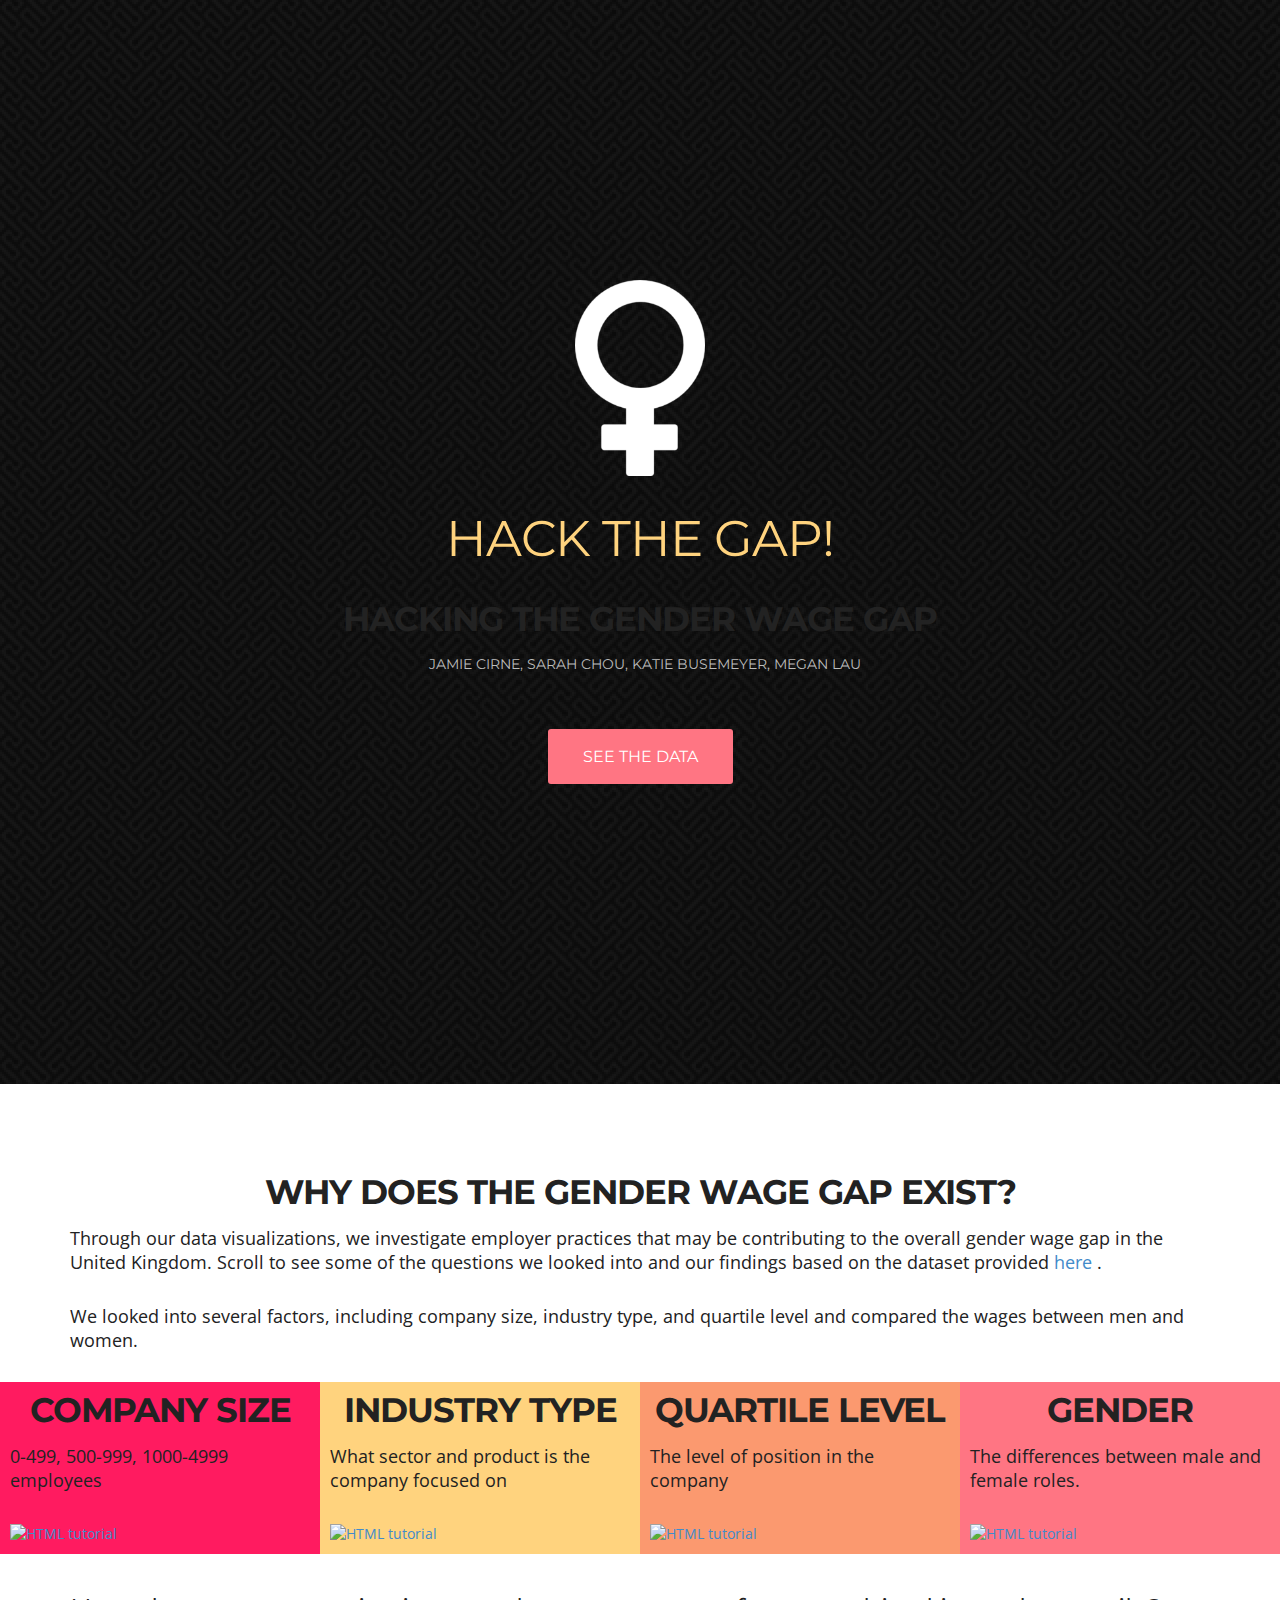
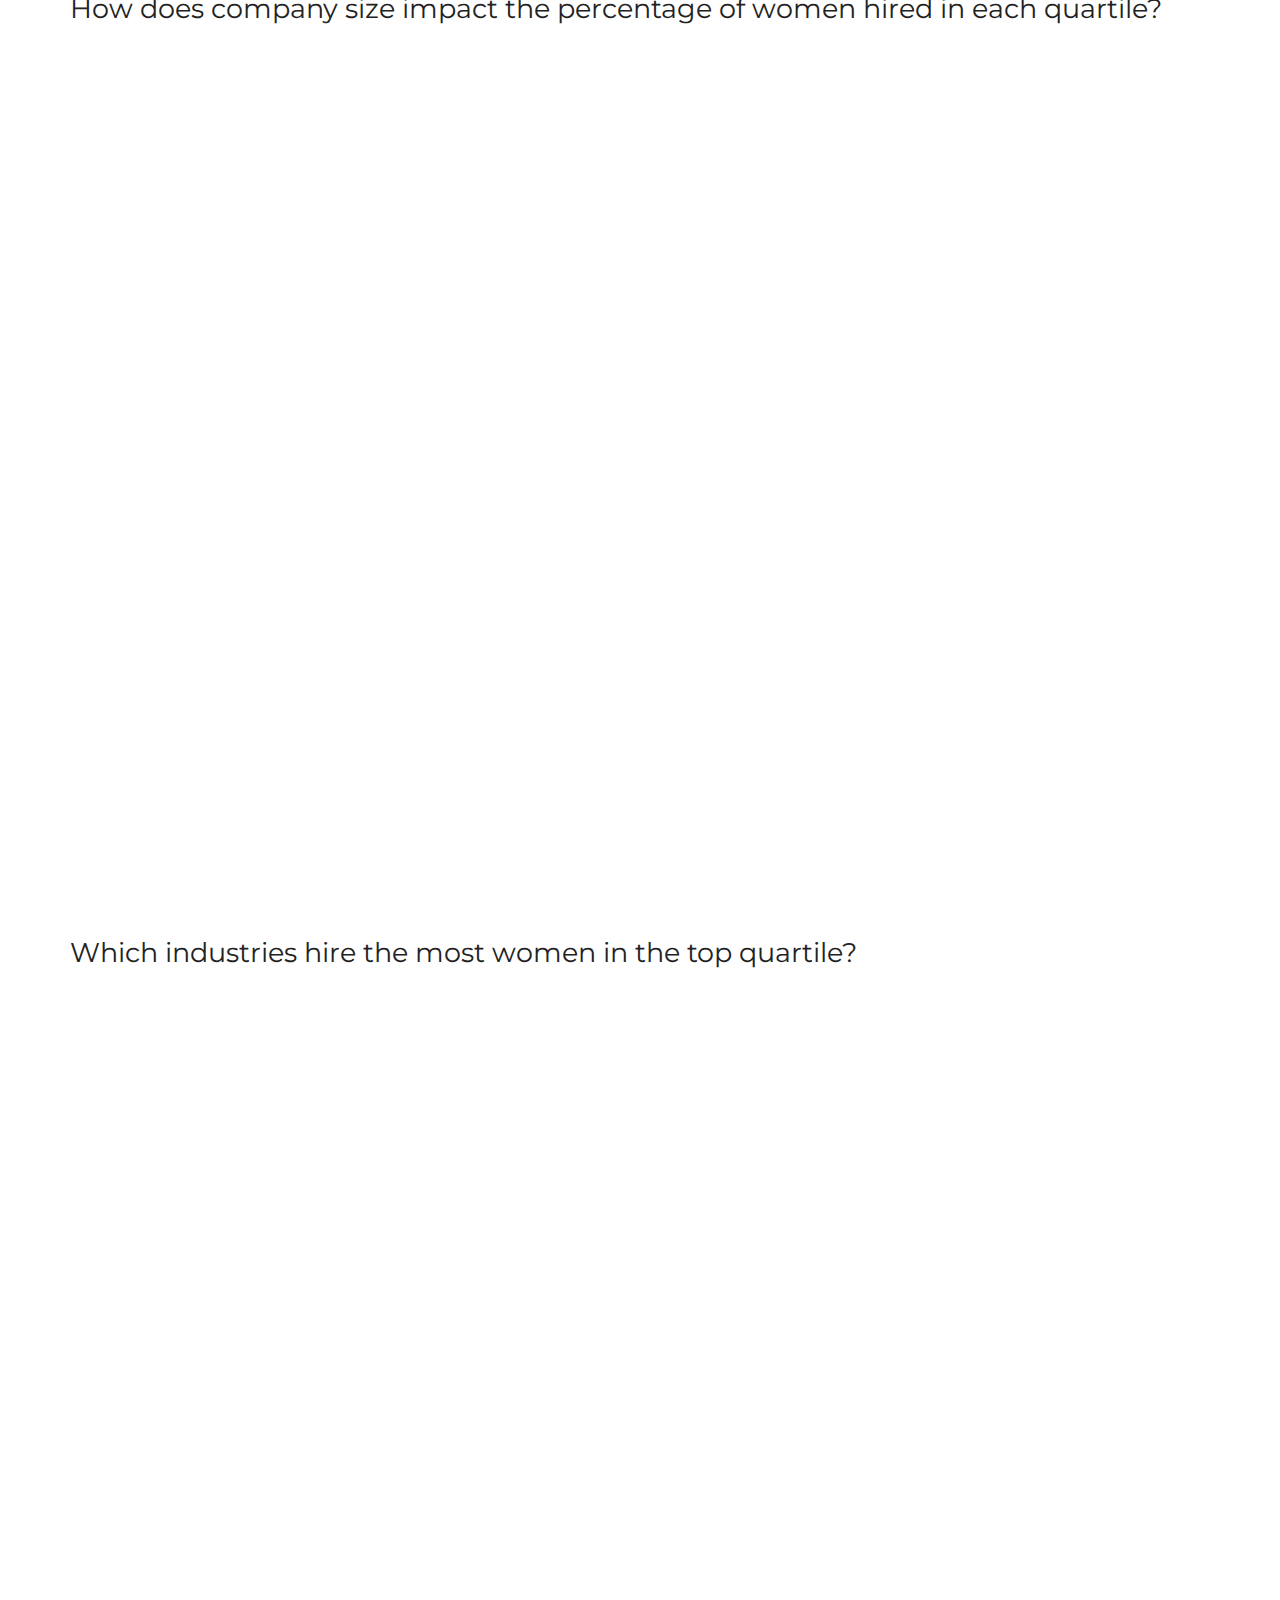
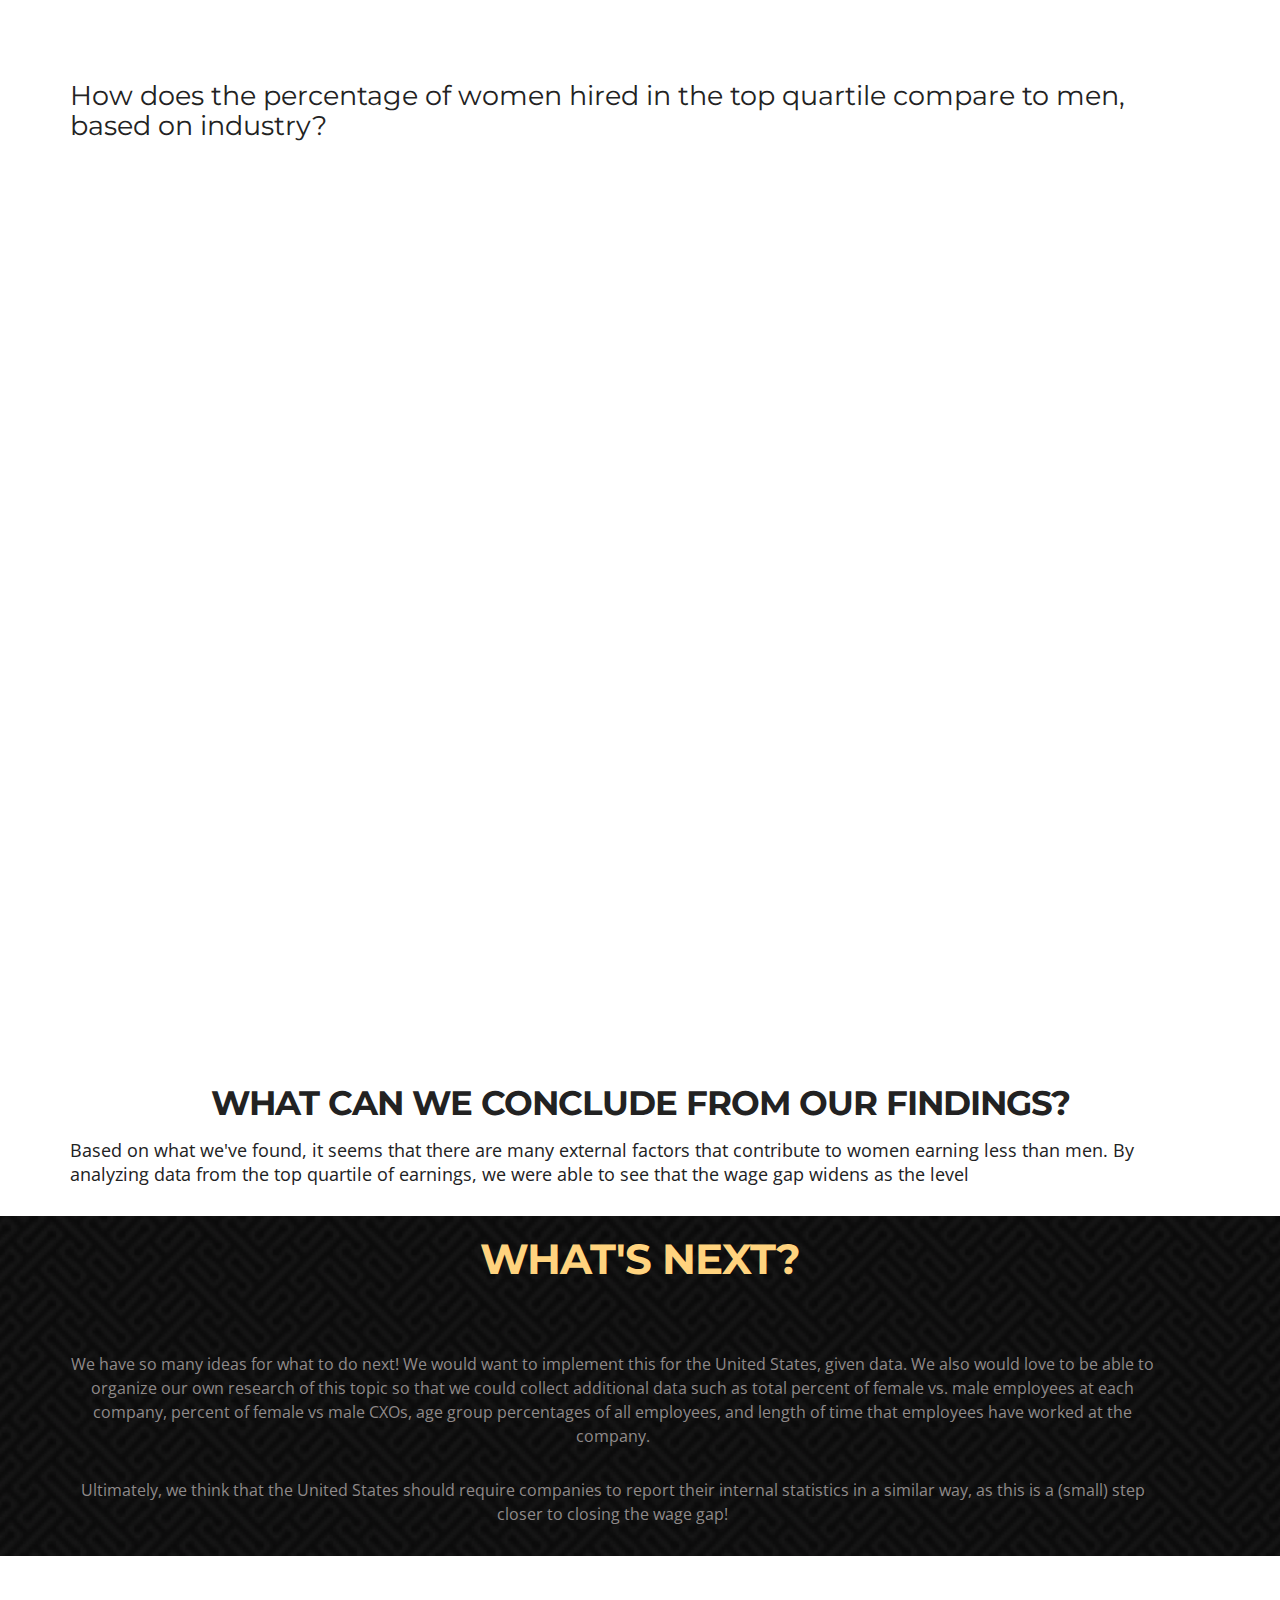
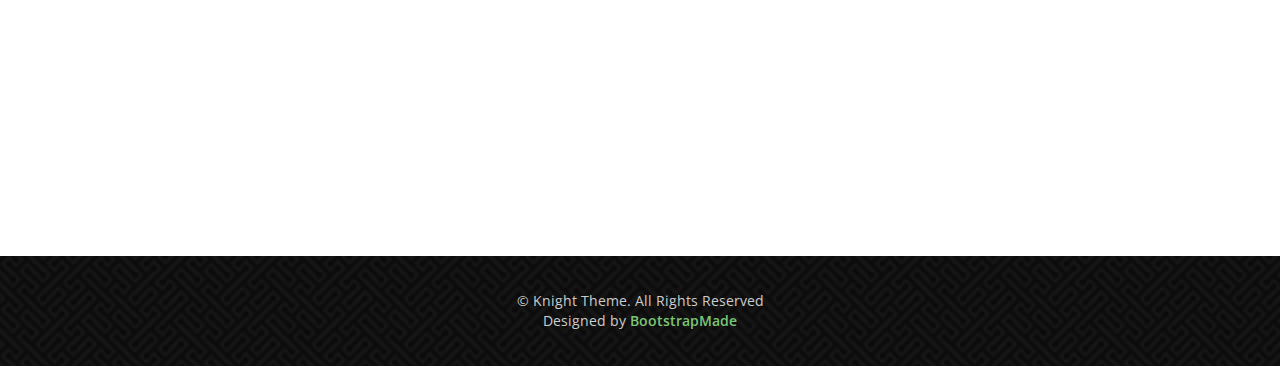
==== commit d3f9f561: "some home page edits" ====
--- a/index.html
+++ b/index.html
@@ -39,11 +39,12 @@
 			<figure class="logo animated fadeInDown delay-07s">
 				<a href="#"><img src="website/img/female-symbol.png" alt=""></a>
 			</figure>
-			<h1 class="animated fadeInDown delay-07s">Hacking the Gender Wage Gap</h1>
+			<h1 class="animated fadeInDown delay-07s">Hack the Gap!</h1>
 			<ul class="we-create animated fadeInUp delay-1s">
+				<h2>Hacking the Gender Wage Gap</h2>
 				<li>Jamie Cirne, Sarah Chou, Katie Busemeyer, Megan Lau</li>
 			</ul>
-			<a class="link animated fadeInUp delay-1s servicelink" href="#service">See the Data</a>
+			<a class="link animated fadeInUp delay-1s servicelink" href="https://gender-pay-gap.service.gov.uk/viewing/download">See the Data</a>
 		</div>
 	</header>
 
@@ -57,12 +58,11 @@
 					href=https://gender-pay-gap.service.gov.uk/viewing/download>here </a>. </p> <p>We looked into
 					several factors, including company size, industry type, and quartile level and compared the wages
 					between men and women.</p>
-				</div>
-					
 			</div class="factors">
 				<div class="wide" style="background-color:#ff1b60;">
 				<h2>Company Size</h2>
 				<p>0-499, 500-999, 1000-4999 employees</p>
+				<a href="default.asp">
 					<img src="https://cdn2.iconfinder.com/data/icons/business-world-2/64/scalable-change-size-company-business-512.png"
 						alt="HTML tutorial" style="width:200px;height:200px;border:10;">
 				</a>
@@ -70,6 +70,7 @@
 			<div class="wide" style="background-color:#ffd37e;">
 				<h2>Industry Type</h2>
 				<p>What sector and product is the company focused on</p>
+				<a href="default.asp">
 					<img src="https://cdn0.iconfinder.com/data/icons/industrial-icons2/164/14-512.png"
 						alt="HTML tutorial" style="width:200px;height:200px;border:10;">
 				</a>
@@ -77,6 +78,7 @@
 			<div class="wide" style="background-color:#fb996f;">
 				<h2>Quartile Level</h2>
 				<p>The level of position in the company</p>
+				<a href="default.asp">
 					<img src="http://aux2.iconspalace.com/uploads/workers-icon-256.png" alt="HTML tutorial"
 						style="width:200px;height:200px;border:10;">
 				</a>
@@ -85,6 +87,7 @@
 			<div class="wide" style="background-color:#ff7583;">
 				<h2>Gender</h2>
 				<p>The differences between male and female roles.</p>
+				<a href="default.asp">
 					<img src="https://www.shareicon.net/data/512x512/2016/06/10/586076_gender_512x512.png"
 						alt="HTML tutorial" style="width:200px;height:200px;border:10;">
 				</a>
@@ -99,25 +102,18 @@
 						<object class='tableauViz' width='1140' height='850' style='display:none;'>
 						<param name='host_url' value='https%3A%2F%2Fus-east-1.online.tableau.com%2F' />
 						 <param name='embed_code_version' value='3' /> <param name='site_root' value='&#47;t&#47;genderpaygap' />
-						 <param name='name' value='Sankey&#47;EmployerSizexQuartiles' />
+						 <param name='name' value='Sankey&#47;FemaleSankeyChart' />
 						 <param name='tabs' value='yes' />
 						 <param name='toolbar' value='yes' />
 						 <param name='showAppBanner' value='false' />
 						 <param name='filter' value='iframeSizedToWindow=true' />
-						</object>
-					</div>
-					<br>
-						<h4>Answer</h4>
-						<p>Surprisingly, there does not seem to be correlation between the size of a company and what
-							 quartile a woman falls in. It's a pretty even spread across the board with the majority of woman
-							falling in the lower quartile - it's easy to get in, harder to climb.</p>
-					</br>
+						</object></div>
 				</div>
 			</section>
 
 			<section class="question" id="industry">
 				<div class="container">
-					<h3>Across industries, are bonuses generally equal for men and women?</h3>
+					<h3>Which industries hire the most women in the top quartile?</h3>
 					<script type='text/javascript' src='https://us-east-1.online.tableau.com/javascripts/api/viz_v1.js'></script>
 					<div class='tableauPlaceholder' style='width: 1361px; height: 648px;'>
 						<object class='tableauViz' width='1140' height='648' style='display:none;'>
@@ -128,22 +124,12 @@
 							<param name='tabs' value='no' />
 							<param name='toolbar' value='yes' />
 							<param name='showAppBanner' value='false' />
-							<param name='filter' value='iframeSizedToWindow=true' /></object>
-						</div>
-						<br>
-							<h4>Answer</h4>
-								<p>There are only a few industries where women are paid a higher bonus than men per euro. This was
-							not unsurprising to see, but was interesting because it shows that although we knew that men
-							were paid more in salary, they are also making more in bonuses in most industries. A good follow-up
-							question would be comparing salaries in those industries where women are making more in bonuses, to
-							see if their base pay also is more. 
-							</p>
-						</br>
-				</section>
+							<param name='filter' value='iframeSizedToWindow=true' /></object></div>
+			</section>
 
 			<section class="question" id="howDo">
 				<div class="container">
-					<h3>How does the percentage of women hired in the top and bottom quartile, based on industry?
+					<h3>How does the percentage of women hired in the top quartile compare to men, based on industry?
 					</h3>
 					<script type='text/javascript' src='https://us-east-1.online.tableau.com/javascripts/api/viz_v1.js'></script>
 					<div class='tableauPlaceholder' style='width: 1140px; height: 900px;'>
@@ -155,23 +141,20 @@
 						<param name='tabs' value='yes' /><param name='toolbar' value='yes' />
 						<param name='showAppBanner' value='false' />
 						<param name='filter' value='iframeSizedToWindow=true' /></object></div>
-						<br>
-					<h4>Answer</h4>
-						<p>Only 3 of the reported industries have 50% or more women in the top quartile of the respective company,
-							surpassing the percentage of men in the upper quartile. The industries that have been steretypically
-							women, are indeed the ones where there are more women in upper-level leadership roles. This leads to another
-							question of the male to female ratio in a given industry and whether there are more women in leadership in one
-							industry, simply because there are more women overall to choose from. We think that this is likely the case,
-							but unfortunately did not have the data to dig deeper and confirm this.
-						</p>
-					</br>
+				</div>
+			</section>
+
+			<section class="conclusion" id="conclusion">
+				<div class="container">
+					<h2>What can we conclude from our findings?</h2>
+					<p>Based on what we've found, it seems that there are many external factors that contribute to women
+						earning less than men. By analyzing data from the top quartile of earnings, we were able to see that the wage gap widens as the level </p>
 				</div>
 			</section>
 
 			<section class="business-talking">
 				<!--business-talking-start-->
-
-				<div class="timeline-box">
+				<div class="container">
 					<h2>What's Next?</h2>
 					<p>We have so many ideas for what to do next! We would want to implement this for the United States,
 						given data. We also would love to be able to organize our own research of this topic so that we
@@ -180,44 +163,16 @@
 						time that employees have worked at the company.</p>
 					<p>Ultimately, we think that the United States should require companies to report their internal
 						statistics in a similar way, as this is a (small) step closer to closing the wage gap! </p>
-						
-						
-			<div class="timeline">
-					<div class="master-timeline">
-						<div class="timeline">
-						  <div class="timeline-container left">
-						    <div class="content">
-						      <h2>Next Step!</h2>
-						      <p>United Kingdom and United States have very similar economies and state of living. By analyzing our neighbor we can gain a lot of insight for ourselves. Therefore, implement transparent analysis of the wage gap for the United States, given data.</p>
-						    </div>
-						  </div>
-						  <div class="timeline-container right">
-						    <div class="content">
-						      <h2>Additional Research</h2>
-						      <p>Collect additional data such as total percent of female vs. male employees at each company, percent of female vs male CXOs, age group percentages of all employees, and length of time that employees have worked at the company.</p>
-						    </div>
-						  </div>
-						  <div class="timeline-container left">
-						    <div class="content">
-						      <h2>New Company Requirements</h2>
-						      <p>Require companies to provide data to see and maintain an equity for gender in the workforce. The companies must report their internal statistics in a similar way.</p>
-						    </div>
-						  </div>
-						</div>
-					</div>
+
 				</div>
 			</section>
 			<!--business-talking-end-->
-
+			<div class="container">
+				<section class="main-section contact" id="contact">
+
+			</div>
 		</div>
 	</section>
-	</div>
-	<div>
-		<h3>Other Resources</h3>
-		<p>We used SIC Codes found
-			<a href="https://www.ons.gov.uk/methodology/classificationsandstandards/ukstandardindustrialclassificationofeconomicactivities/uksic2007">
-			here</a> to get industry data
-		</p>
 	</div>
 	<footer class="footer">
 		<div class="container">
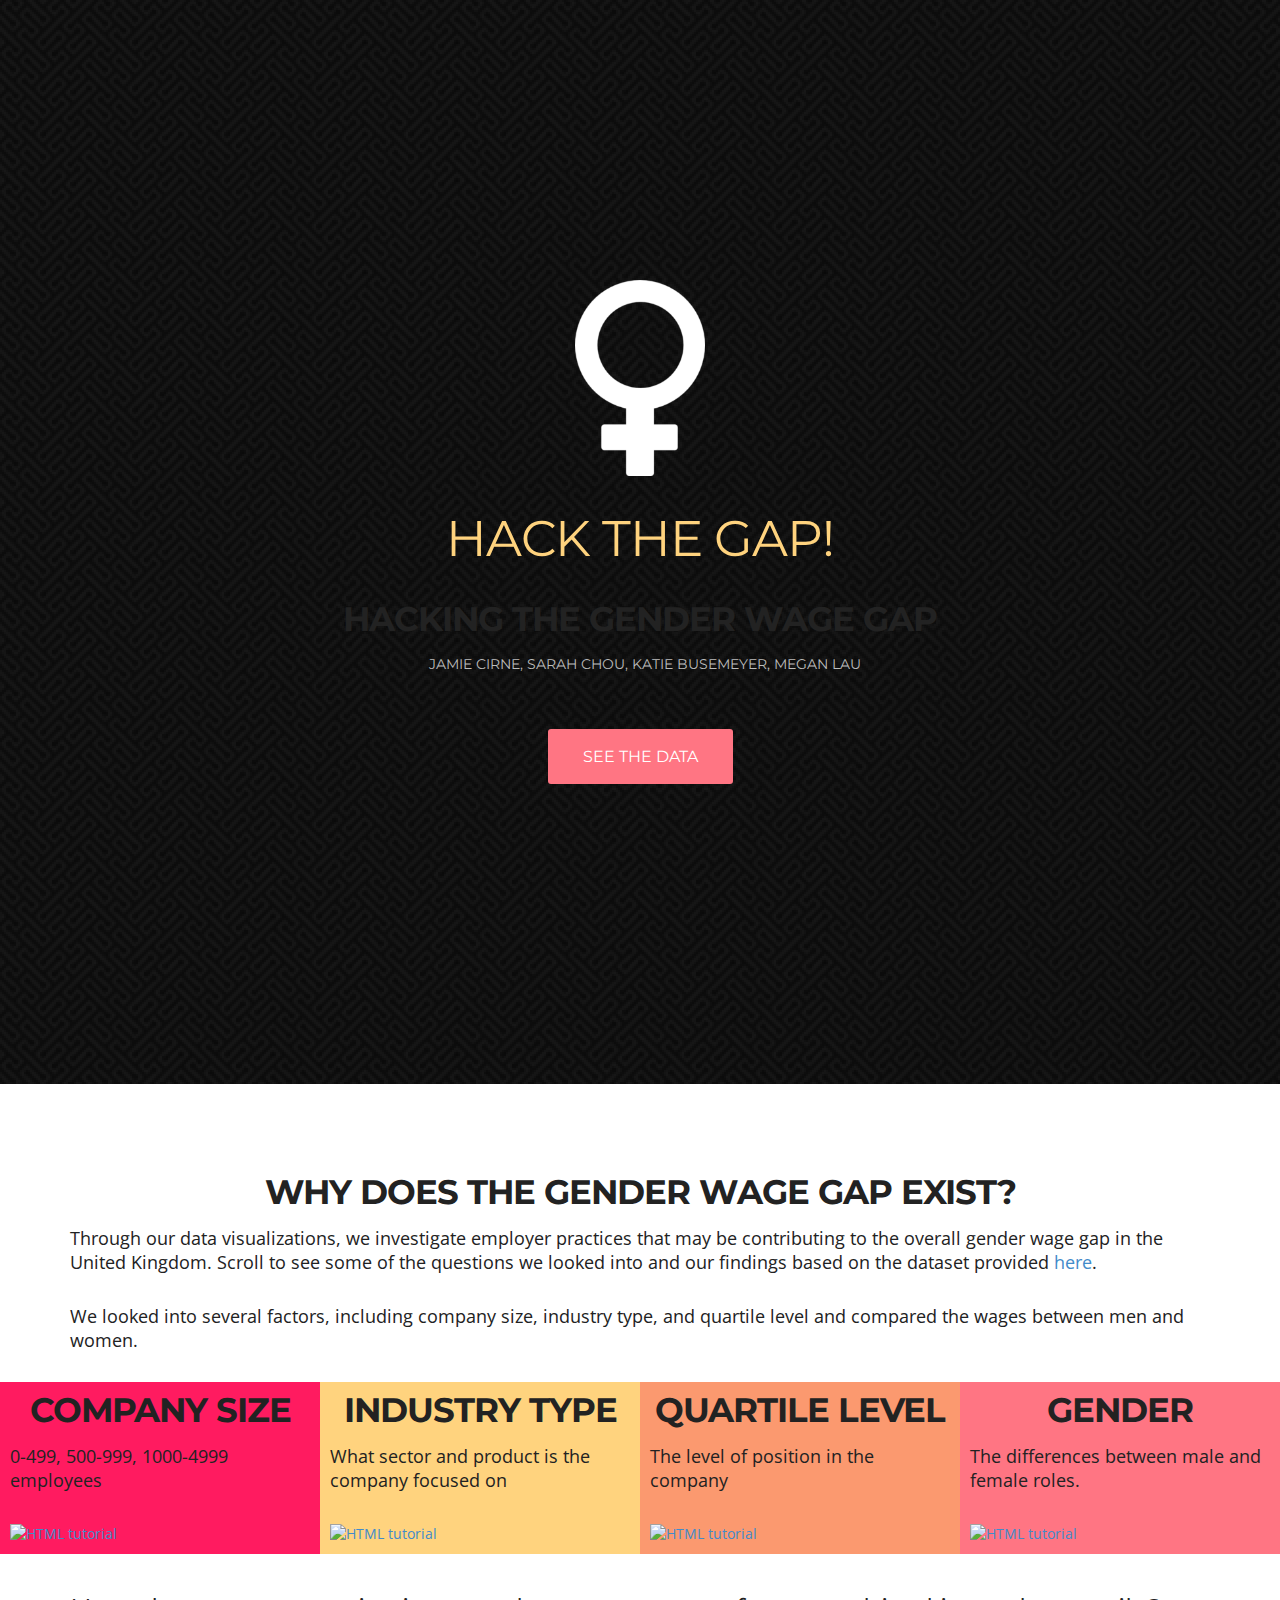
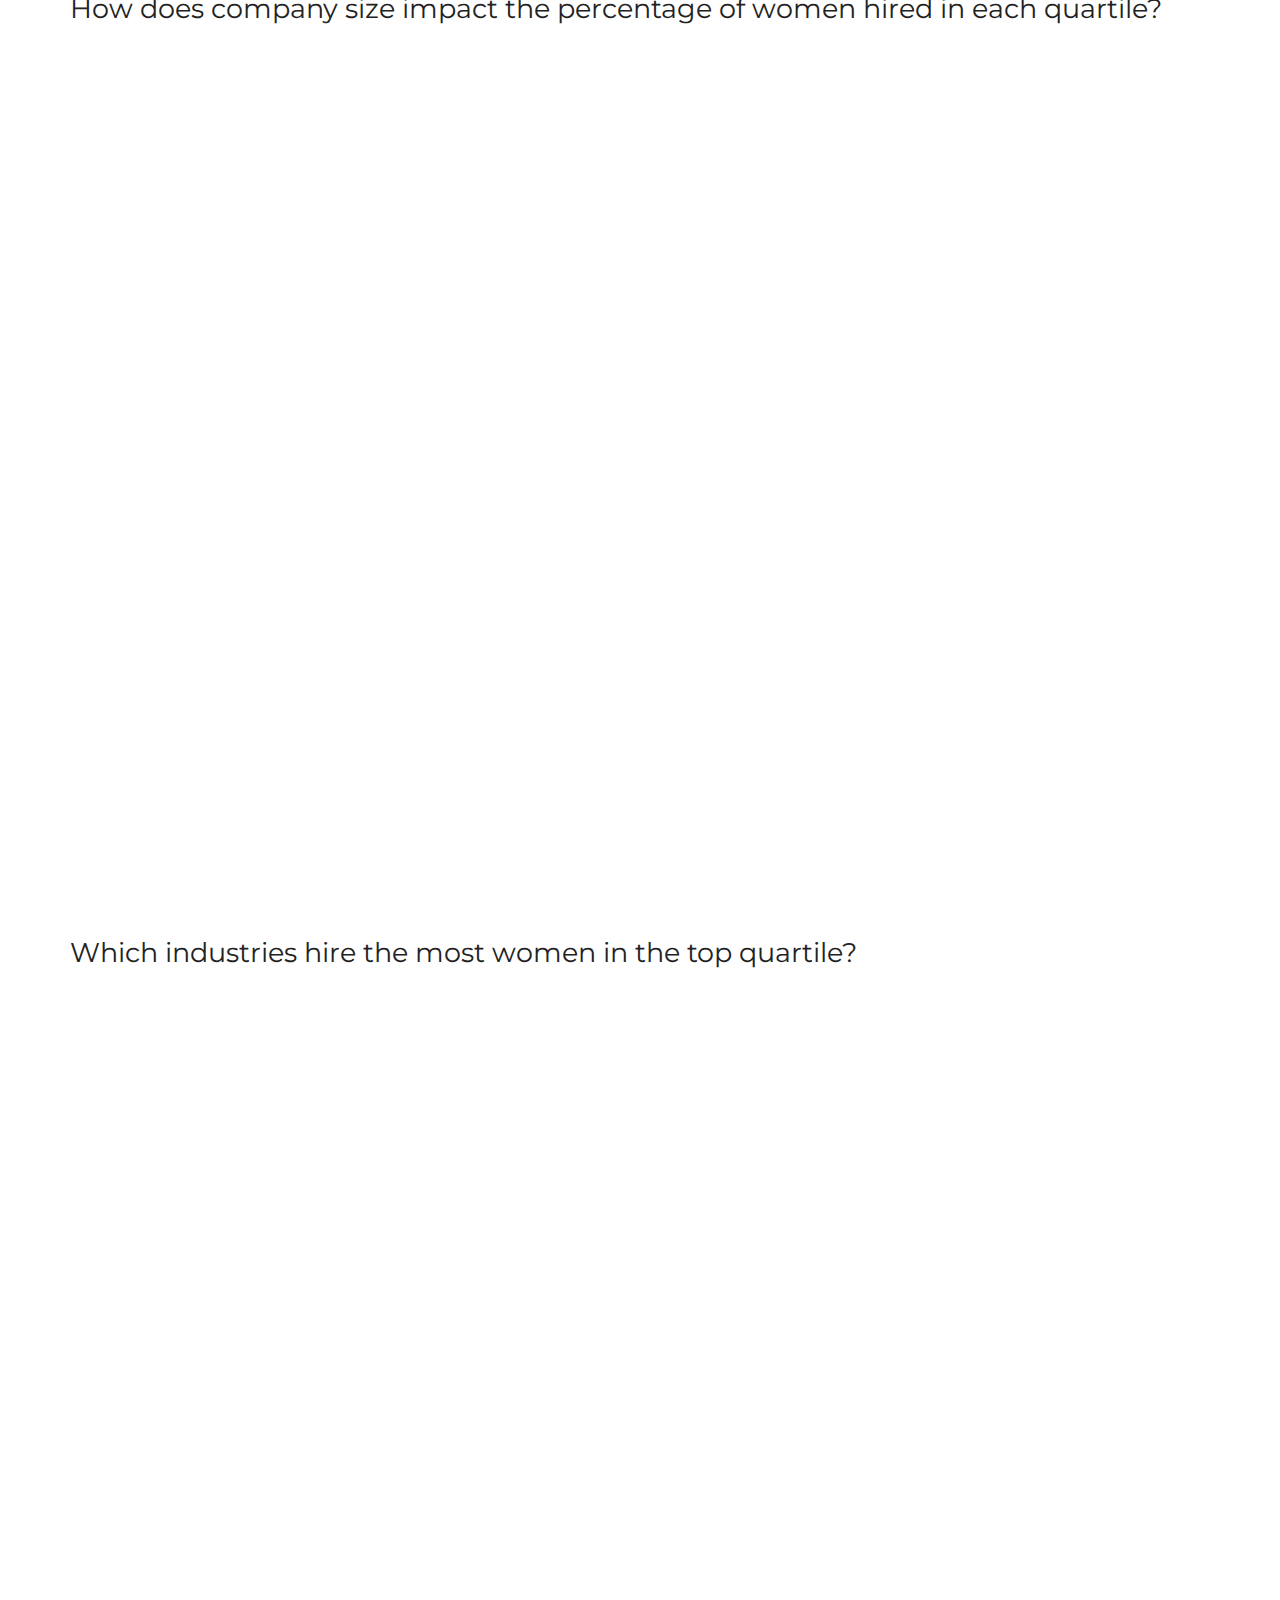
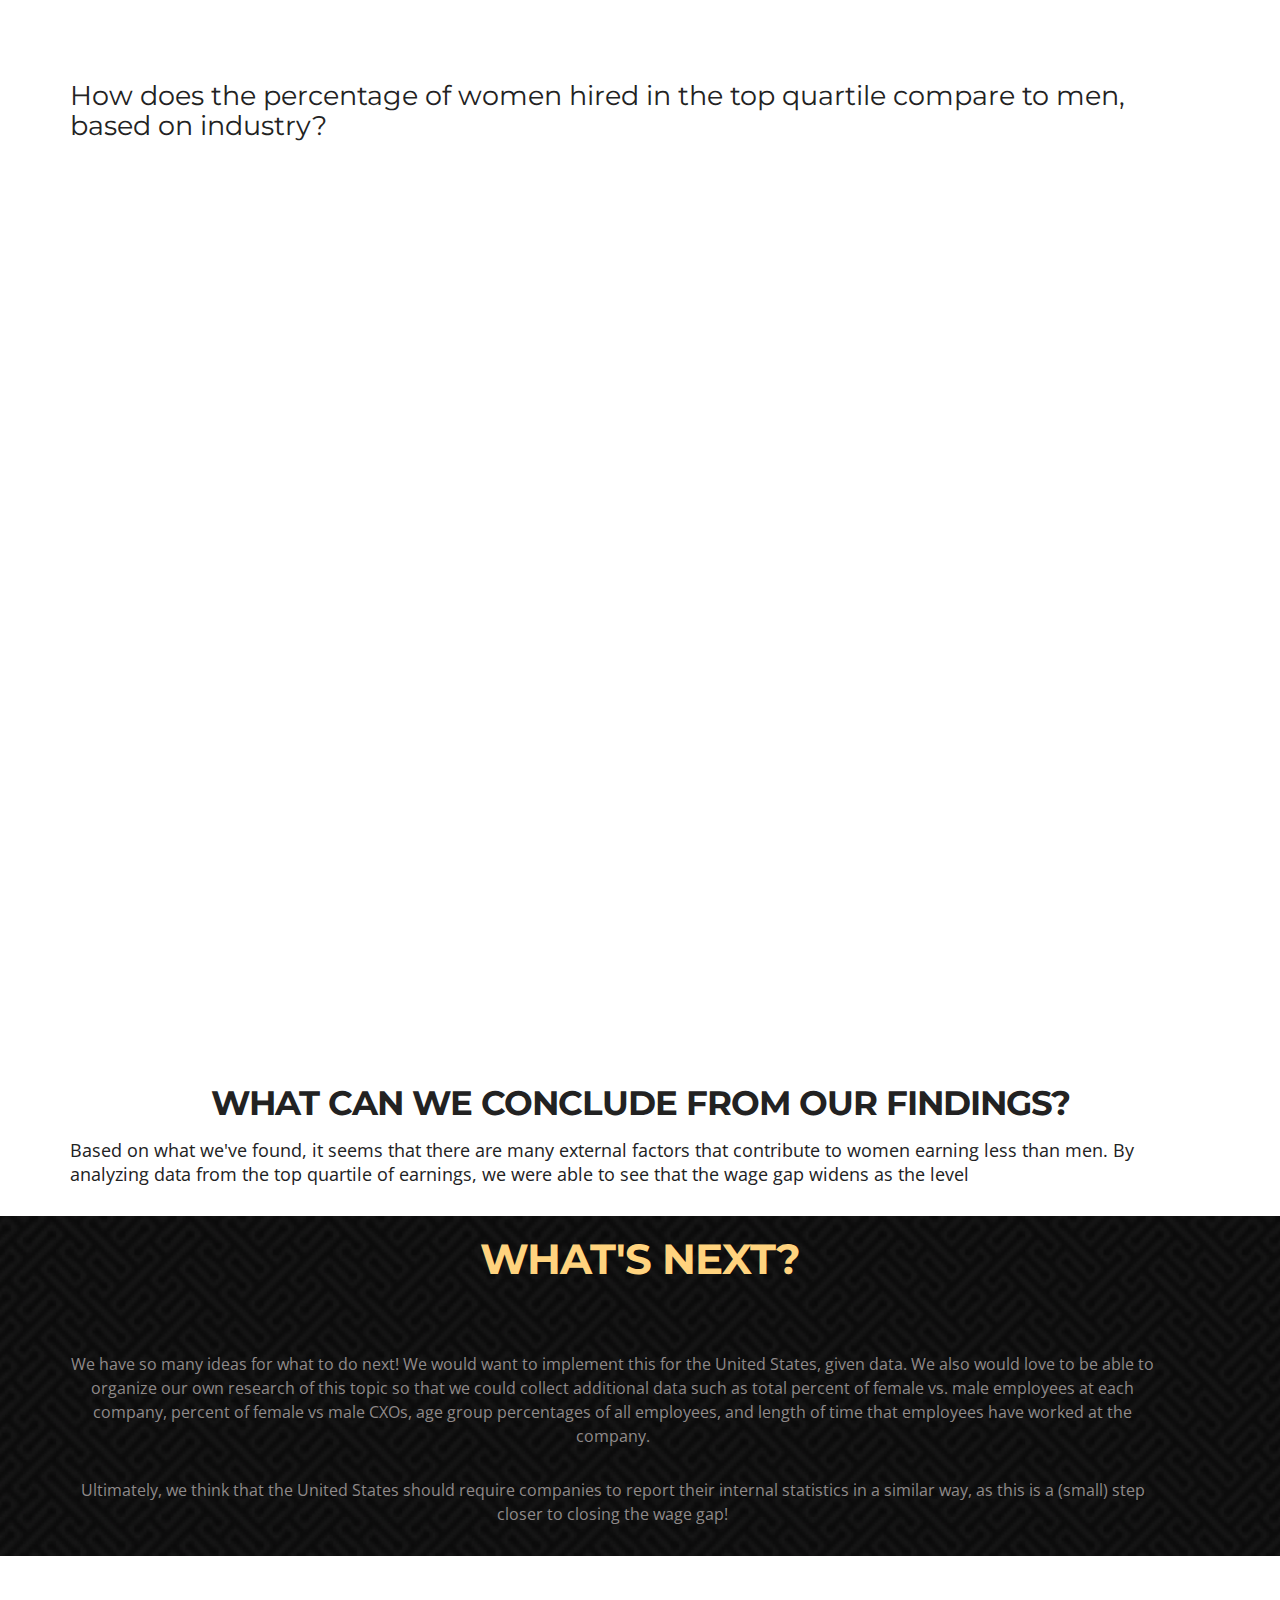
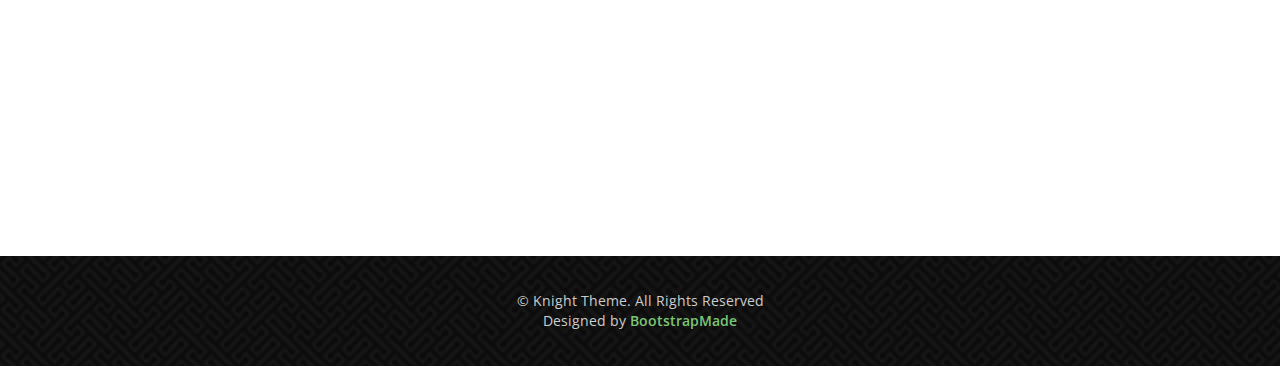
==== commit 28c19112: "fixed typo" ====
--- a/index.html
+++ b/index.html
@@ -55,7 +55,7 @@
 			<p>Through our data visualizations, we investigate employer practices that may be contributing to the
 				overall gender wage gap in the United Kingdom.
 				Scroll to see some of the questions we looked into and our findings based on the dataset provided <a
-					href=https://gender-pay-gap.service.gov.uk/viewing/download>here </a>. </p> <p>We looked into
+					href=https://gender-pay-gap.service.gov.uk/viewing/download>here</a>. </p> <p>We looked into
 					several factors, including company size, industry type, and quartile level and compared the wages
 					between men and women.</p>
 			</div class="factors">
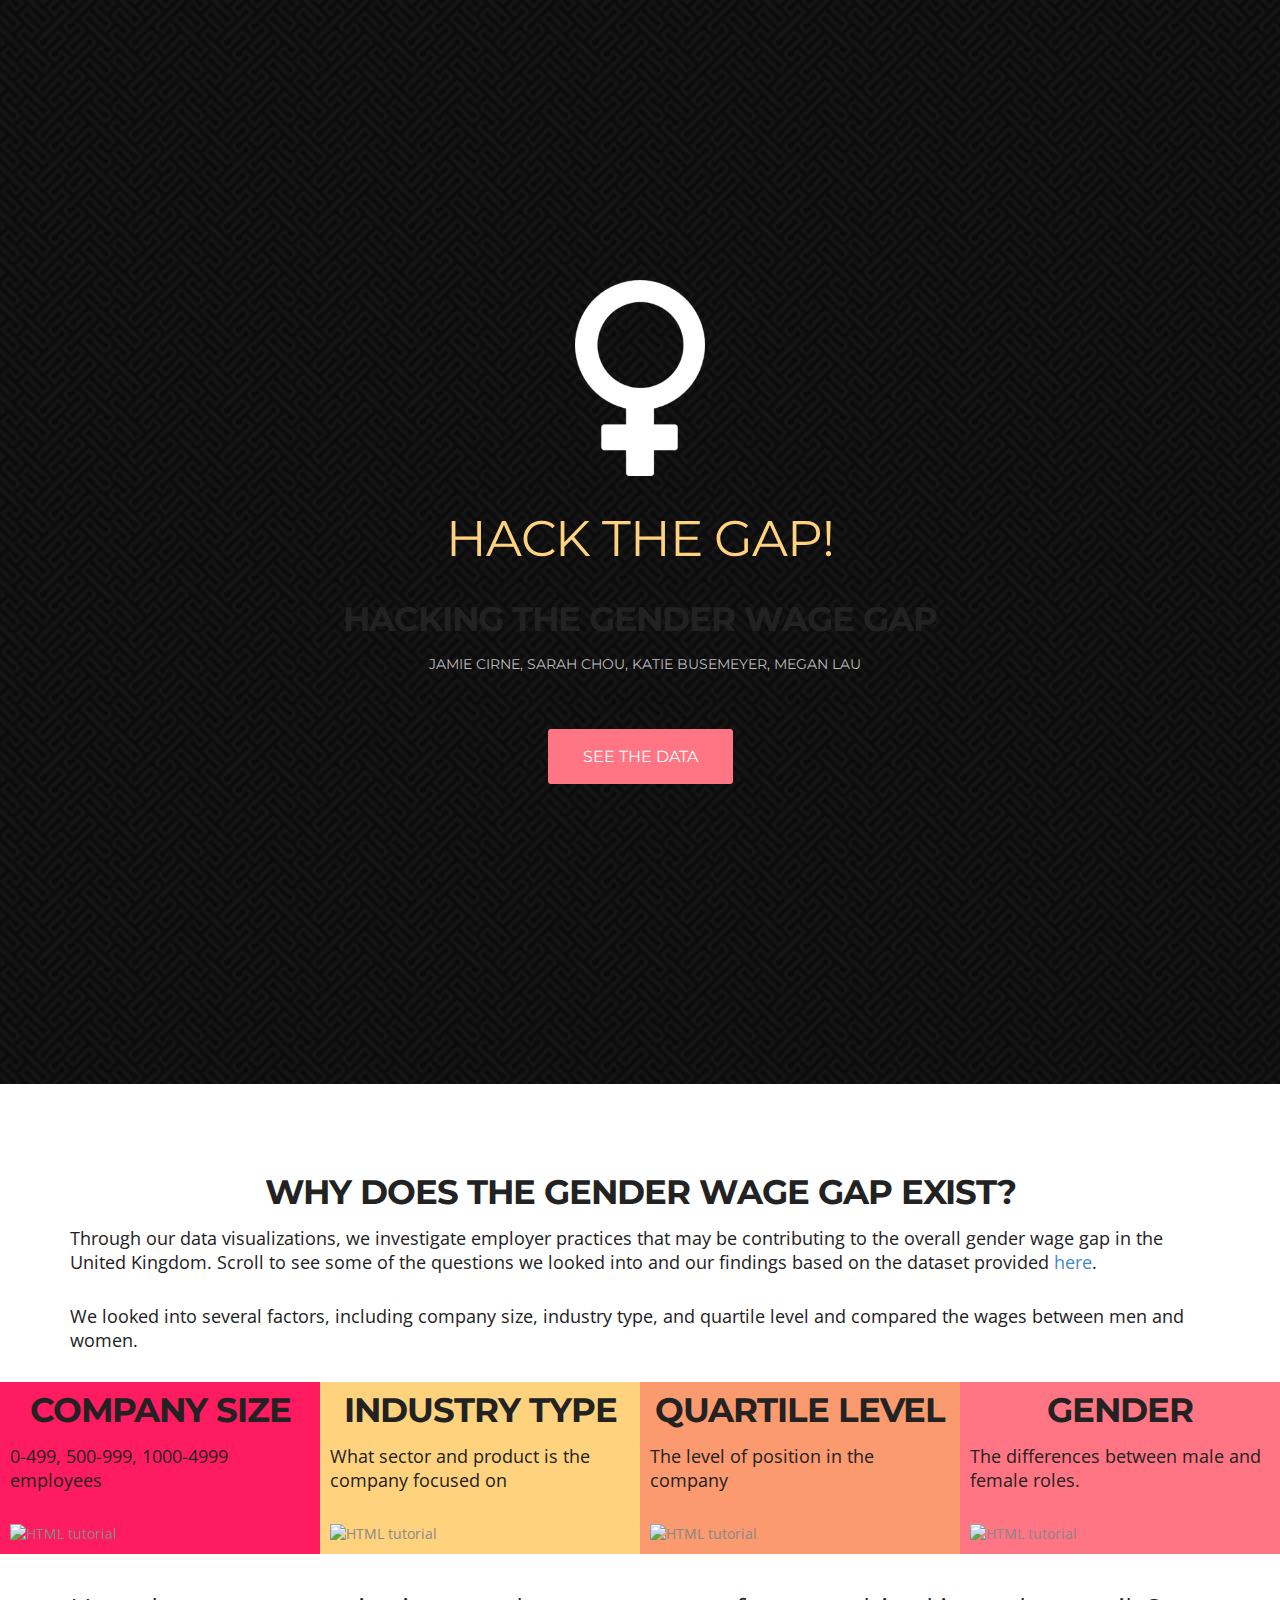
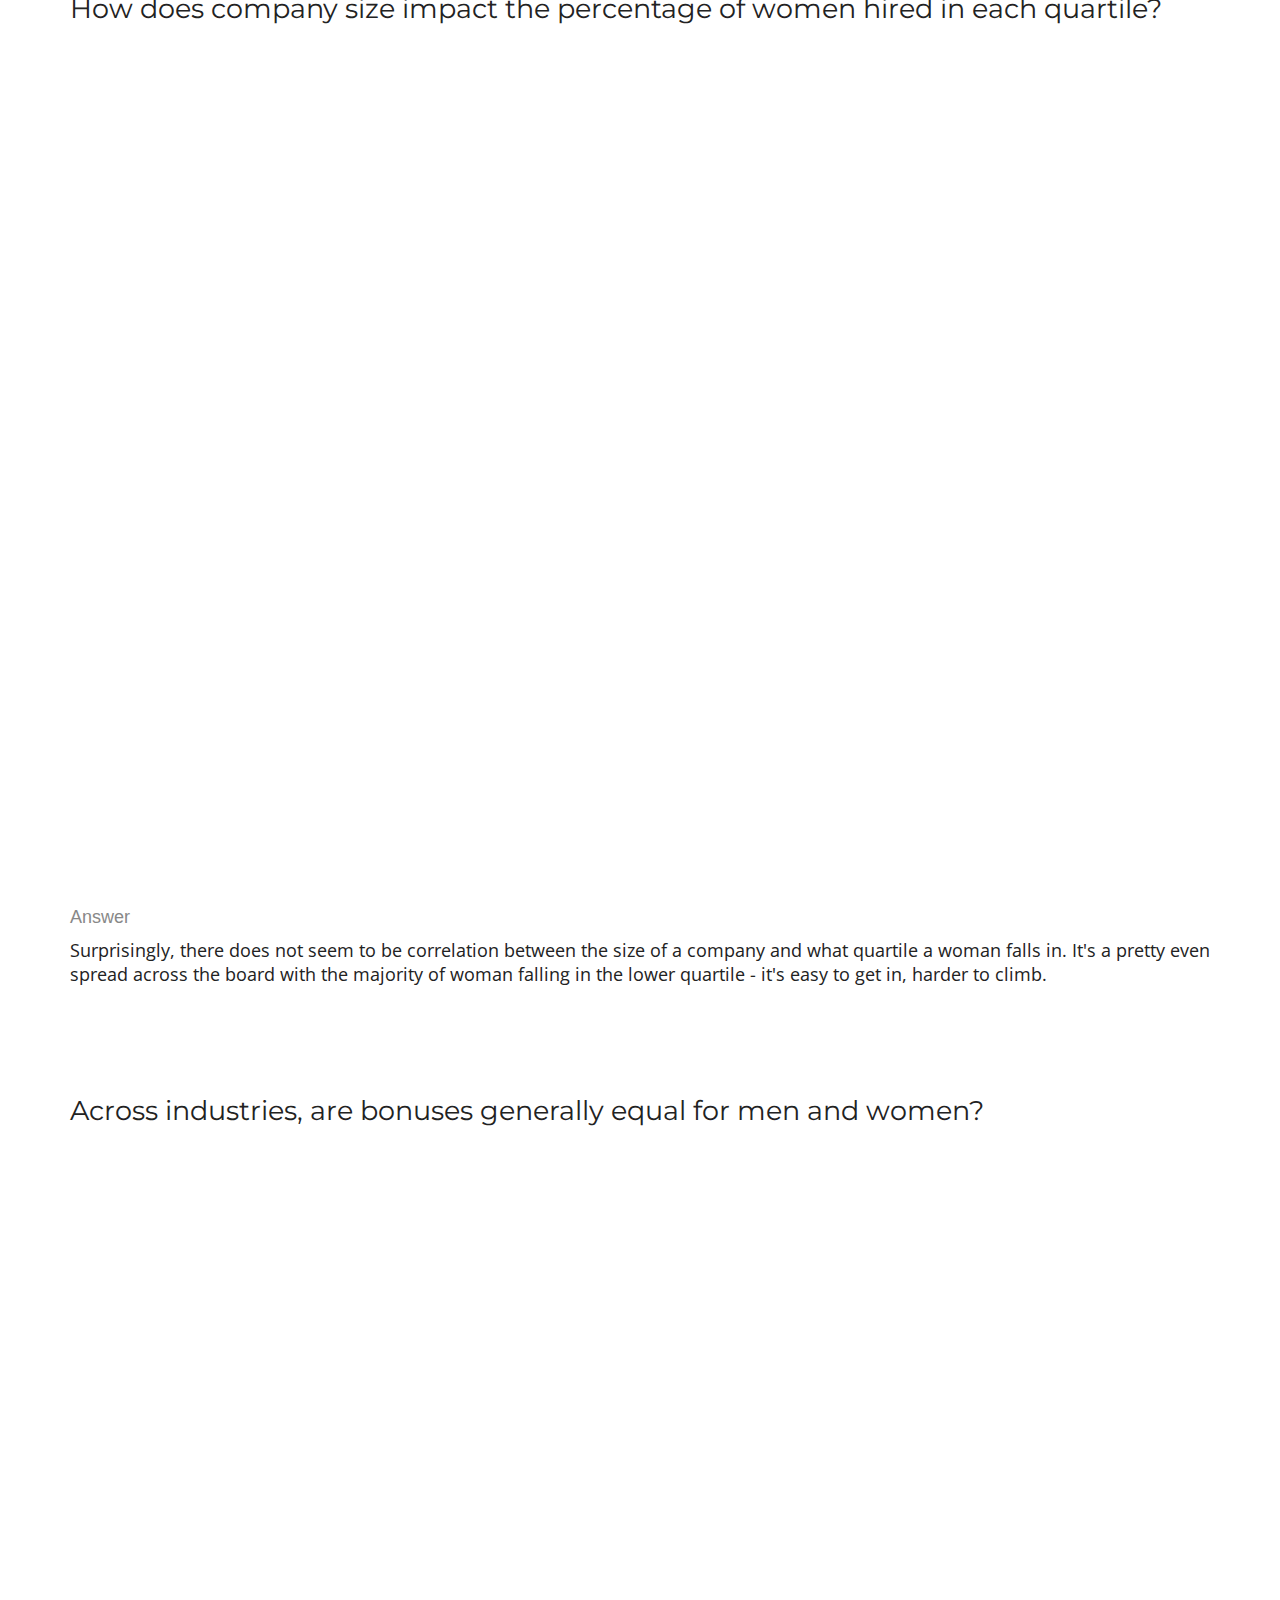
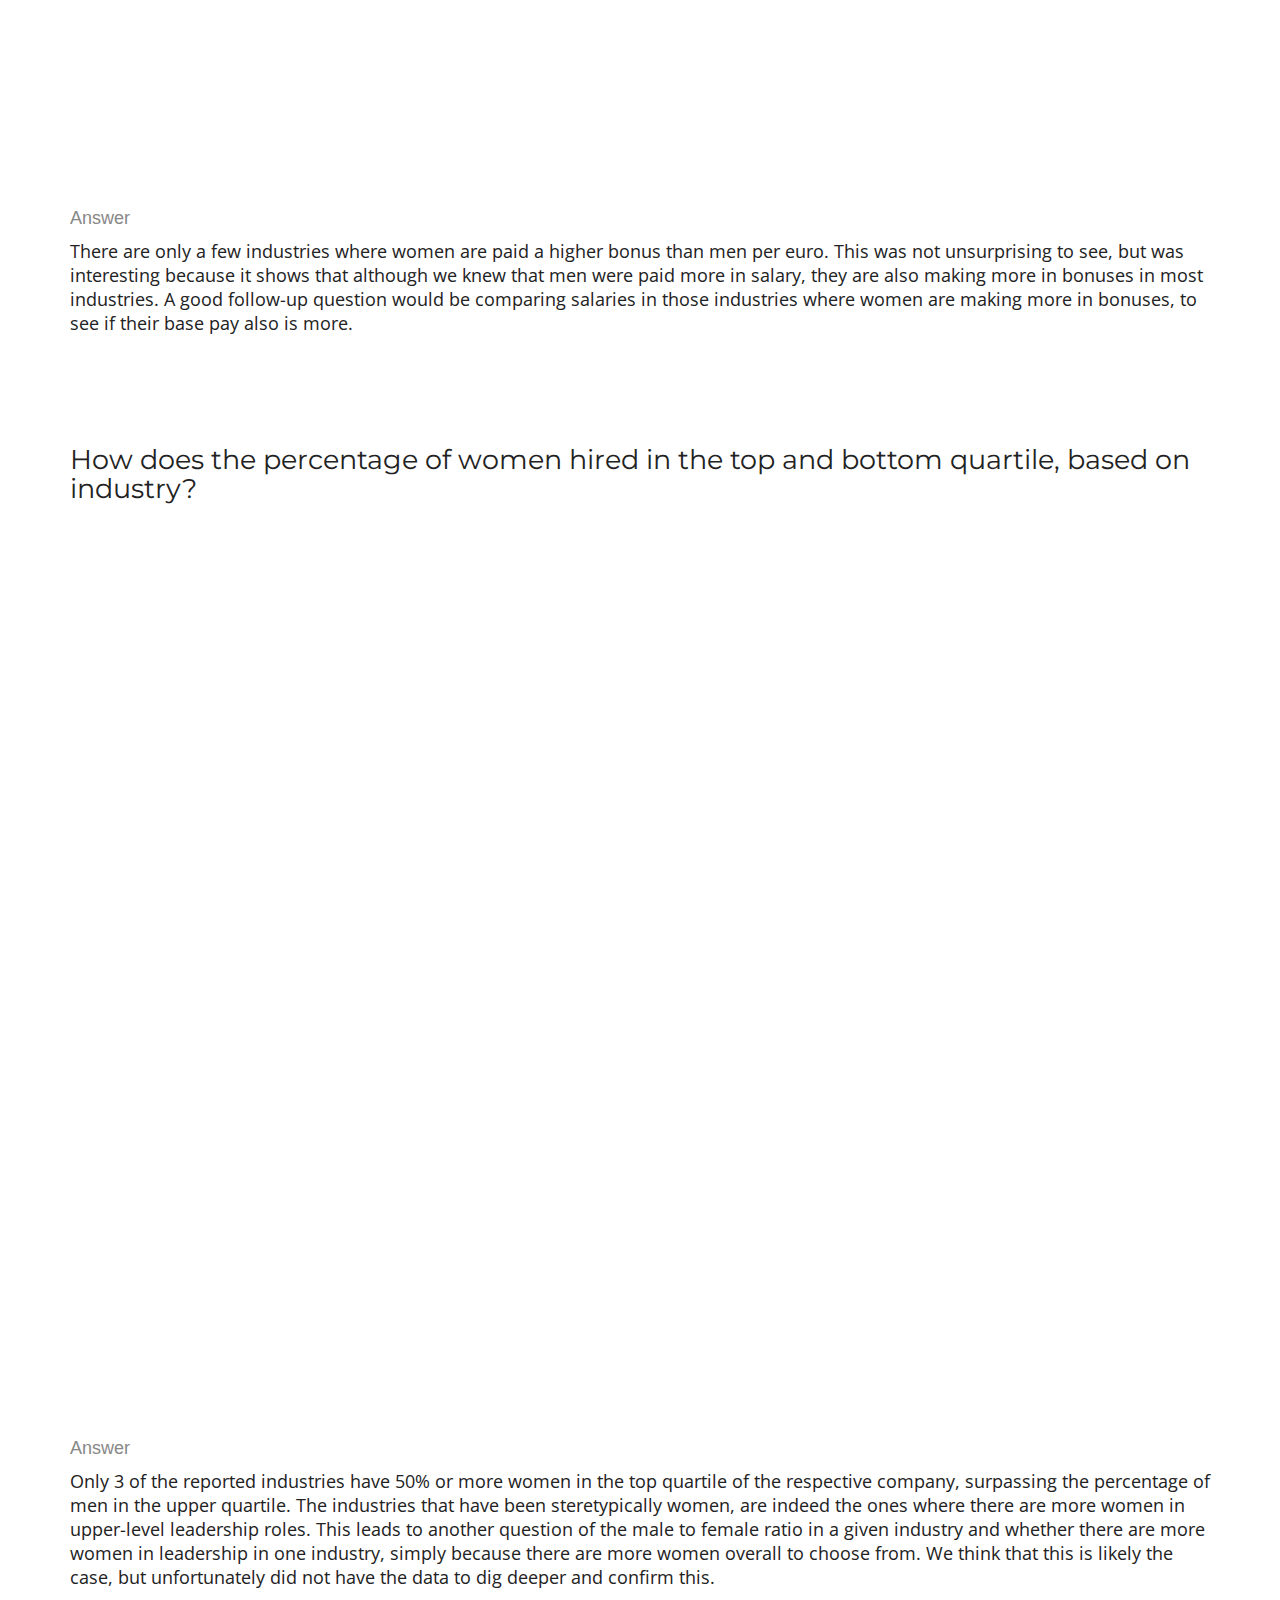
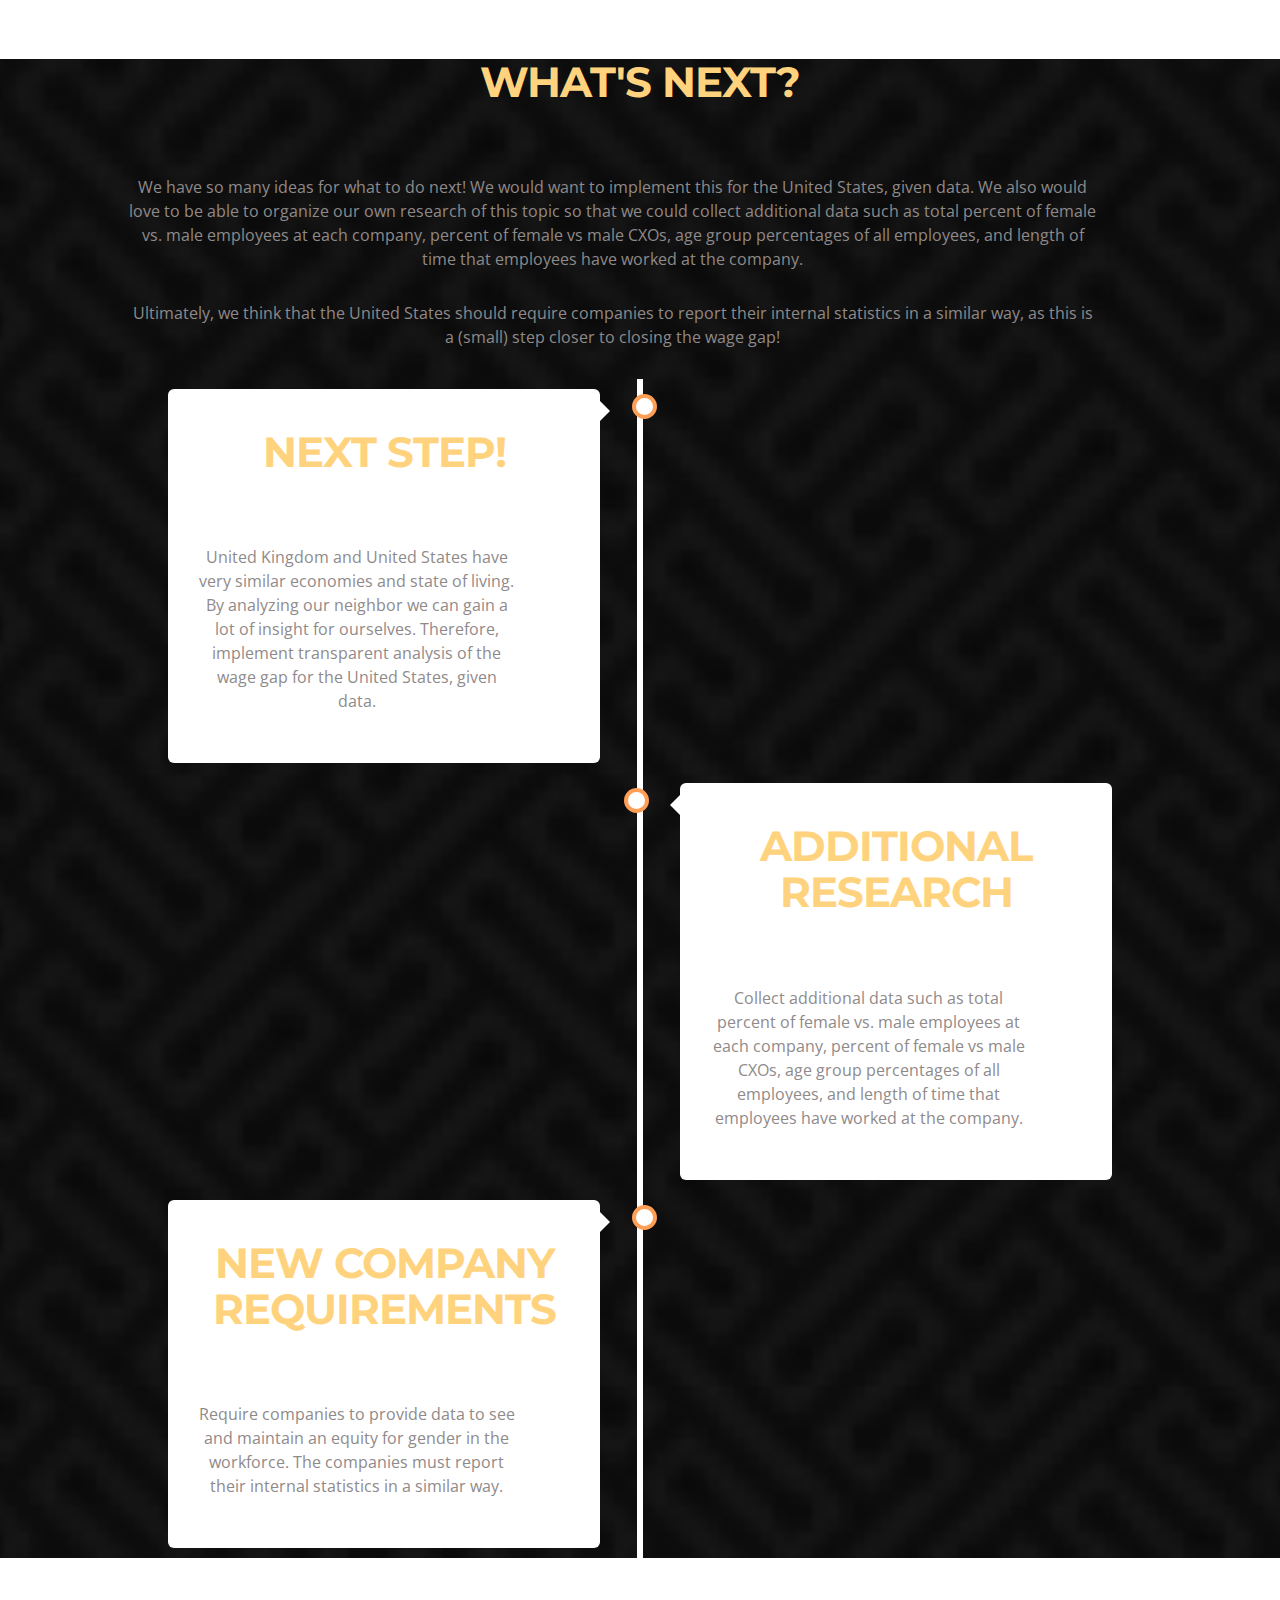
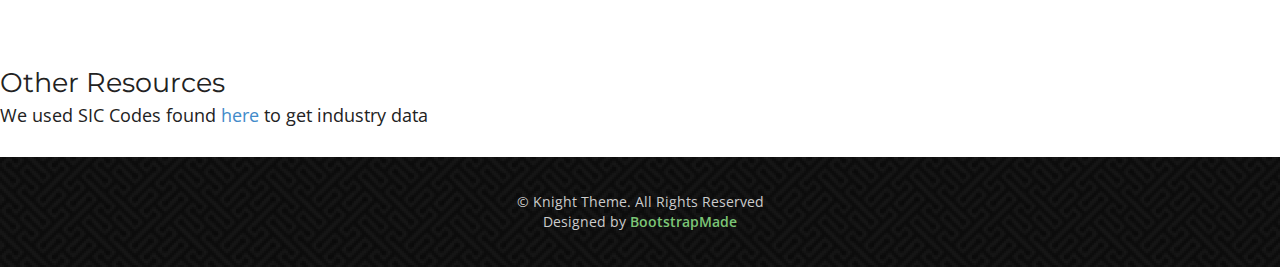
==== commit 401c1b50: "Merge pull request #4 from sarahchou/sarah" ====
--- a/index.html
+++ b/index.html
@@ -58,11 +58,12 @@
 					href=https://gender-pay-gap.service.gov.uk/viewing/download>here</a>. </p> <p>We looked into
 					several factors, including company size, industry type, and quartile level and compared the wages
 					between men and women.</p>
+				</div>
+					
 			</div class="factors">
 				<div class="wide" style="background-color:#ff1b60;">
 				<h2>Company Size</h2>
 				<p>0-499, 500-999, 1000-4999 employees</p>
-				<a href="default.asp">
 					<img src="https://cdn2.iconfinder.com/data/icons/business-world-2/64/scalable-change-size-company-business-512.png"
 						alt="HTML tutorial" style="width:200px;height:200px;border:10;">
 				</a>
@@ -70,7 +71,6 @@
 			<div class="wide" style="background-color:#ffd37e;">
 				<h2>Industry Type</h2>
 				<p>What sector and product is the company focused on</p>
-				<a href="default.asp">
 					<img src="https://cdn0.iconfinder.com/data/icons/industrial-icons2/164/14-512.png"
 						alt="HTML tutorial" style="width:200px;height:200px;border:10;">
 				</a>
@@ -78,7 +78,6 @@
 			<div class="wide" style="background-color:#fb996f;">
 				<h2>Quartile Level</h2>
 				<p>The level of position in the company</p>
-				<a href="default.asp">
 					<img src="http://aux2.iconspalace.com/uploads/workers-icon-256.png" alt="HTML tutorial"
 						style="width:200px;height:200px;border:10;">
 				</a>
@@ -87,7 +86,6 @@
 			<div class="wide" style="background-color:#ff7583;">
 				<h2>Gender</h2>
 				<p>The differences between male and female roles.</p>
-				<a href="default.asp">
 					<img src="https://www.shareicon.net/data/512x512/2016/06/10/586076_gender_512x512.png"
 						alt="HTML tutorial" style="width:200px;height:200px;border:10;">
 				</a>
@@ -102,18 +100,25 @@
 						<object class='tableauViz' width='1140' height='850' style='display:none;'>
 						<param name='host_url' value='https%3A%2F%2Fus-east-1.online.tableau.com%2F' />
 						 <param name='embed_code_version' value='3' /> <param name='site_root' value='&#47;t&#47;genderpaygap' />
-						 <param name='name' value='Sankey&#47;FemaleSankeyChart' />
+						 <param name='name' value='Sankey&#47;EmployerSizexQuartiles' />
 						 <param name='tabs' value='yes' />
 						 <param name='toolbar' value='yes' />
 						 <param name='showAppBanner' value='false' />
 						 <param name='filter' value='iframeSizedToWindow=true' />
-						</object></div>
+						</object>
+					</div>
+					<br>
+						<h4>Answer</h4>
+						<p>Surprisingly, there does not seem to be correlation between the size of a company and what
+							 quartile a woman falls in. It's a pretty even spread across the board with the majority of woman
+							falling in the lower quartile - it's easy to get in, harder to climb.</p>
+					</br>
 				</div>
 			</section>
 
 			<section class="question" id="industry">
 				<div class="container">
-					<h3>Which industries hire the most women in the top quartile?</h3>
+					<h3>Across industries, are bonuses generally equal for men and women?</h3>
 					<script type='text/javascript' src='https://us-east-1.online.tableau.com/javascripts/api/viz_v1.js'></script>
 					<div class='tableauPlaceholder' style='width: 1361px; height: 648px;'>
 						<object class='tableauViz' width='1140' height='648' style='display:none;'>
@@ -124,12 +129,22 @@
 							<param name='tabs' value='no' />
 							<param name='toolbar' value='yes' />
 							<param name='showAppBanner' value='false' />
-							<param name='filter' value='iframeSizedToWindow=true' /></object></div>
-			</section>
+							<param name='filter' value='iframeSizedToWindow=true' /></object>
+						</div>
+						<br>
+							<h4>Answer</h4>
+								<p>There are only a few industries where women are paid a higher bonus than men per euro. This was
+							not unsurprising to see, but was interesting because it shows that although we knew that men
+							were paid more in salary, they are also making more in bonuses in most industries. A good follow-up
+							question would be comparing salaries in those industries where women are making more in bonuses, to
+							see if their base pay also is more. 
+							</p>
+						</br>
+				</section>
 
 			<section class="question" id="howDo">
 				<div class="container">
-					<h3>How does the percentage of women hired in the top quartile compare to men, based on industry?
+					<h3>How does the percentage of women hired in the top and bottom quartile, based on industry?
 					</h3>
 					<script type='text/javascript' src='https://us-east-1.online.tableau.com/javascripts/api/viz_v1.js'></script>
 					<div class='tableauPlaceholder' style='width: 1140px; height: 900px;'>
@@ -141,20 +156,23 @@
 						<param name='tabs' value='yes' /><param name='toolbar' value='yes' />
 						<param name='showAppBanner' value='false' />
 						<param name='filter' value='iframeSizedToWindow=true' /></object></div>
+						<br>
+					<h4>Answer</h4>
+						<p>Only 3 of the reported industries have 50% or more women in the top quartile of the respective company,
+							surpassing the percentage of men in the upper quartile. The industries that have been steretypically
+							women, are indeed the ones where there are more women in upper-level leadership roles. This leads to another
+							question of the male to female ratio in a given industry and whether there are more women in leadership in one
+							industry, simply because there are more women overall to choose from. We think that this is likely the case,
+							but unfortunately did not have the data to dig deeper and confirm this.
+						</p>
+					</br>
 				</div>
 			</section>
 
-			<section class="conclusion" id="conclusion">
-				<div class="container">
-					<h2>What can we conclude from our findings?</h2>
-					<p>Based on what we've found, it seems that there are many external factors that contribute to women
-						earning less than men. By analyzing data from the top quartile of earnings, we were able to see that the wage gap widens as the level </p>
-				</div>
-			</section>
-
 			<section class="business-talking">
 				<!--business-talking-start-->
-				<div class="container">
+
+				<div class="timeline-box">
 					<h2>What's Next?</h2>
 					<p>We have so many ideas for what to do next! We would want to implement this for the United States,
 						given data. We also would love to be able to organize our own research of this topic so that we
@@ -163,16 +181,44 @@
 						time that employees have worked at the company.</p>
 					<p>Ultimately, we think that the United States should require companies to report their internal
 						statistics in a similar way, as this is a (small) step closer to closing the wage gap! </p>
-
+						
+						
+			<div class="timeline">
+					<div class="master-timeline">
+						<div class="timeline">
+						  <div class="timeline-container left">
+						    <div class="content">
+						      <h2>Next Step!</h2>
+						      <p>United Kingdom and United States have very similar economies and state of living. By analyzing our neighbor we can gain a lot of insight for ourselves. Therefore, implement transparent analysis of the wage gap for the United States, given data.</p>
+						    </div>
+						  </div>
+						  <div class="timeline-container right">
+						    <div class="content">
+						      <h2>Additional Research</h2>
+						      <p>Collect additional data such as total percent of female vs. male employees at each company, percent of female vs male CXOs, age group percentages of all employees, and length of time that employees have worked at the company.</p>
+						    </div>
+						  </div>
+						  <div class="timeline-container left">
+						    <div class="content">
+						      <h2>New Company Requirements</h2>
+						      <p>Require companies to provide data to see and maintain an equity for gender in the workforce. The companies must report their internal statistics in a similar way.</p>
+						    </div>
+						  </div>
+						</div>
+					</div>
 				</div>
 			</section>
 			<!--business-talking-end-->
-			<div class="container">
-				<section class="main-section contact" id="contact">
-
-			</div>
+
 		</div>
 	</section>
+	</div>
+	<div>
+		<h3>Other Resources</h3>
+		<p>We used SIC Codes found
+			<a href="https://www.ons.gov.uk/methodology/classificationsandstandards/ukstandardindustrialclassificationofeconomicactivities/uksic2007">
+			here</a> to get industry data
+		</p>
 	</div>
 	<footer class="footer">
 		<div class="container">
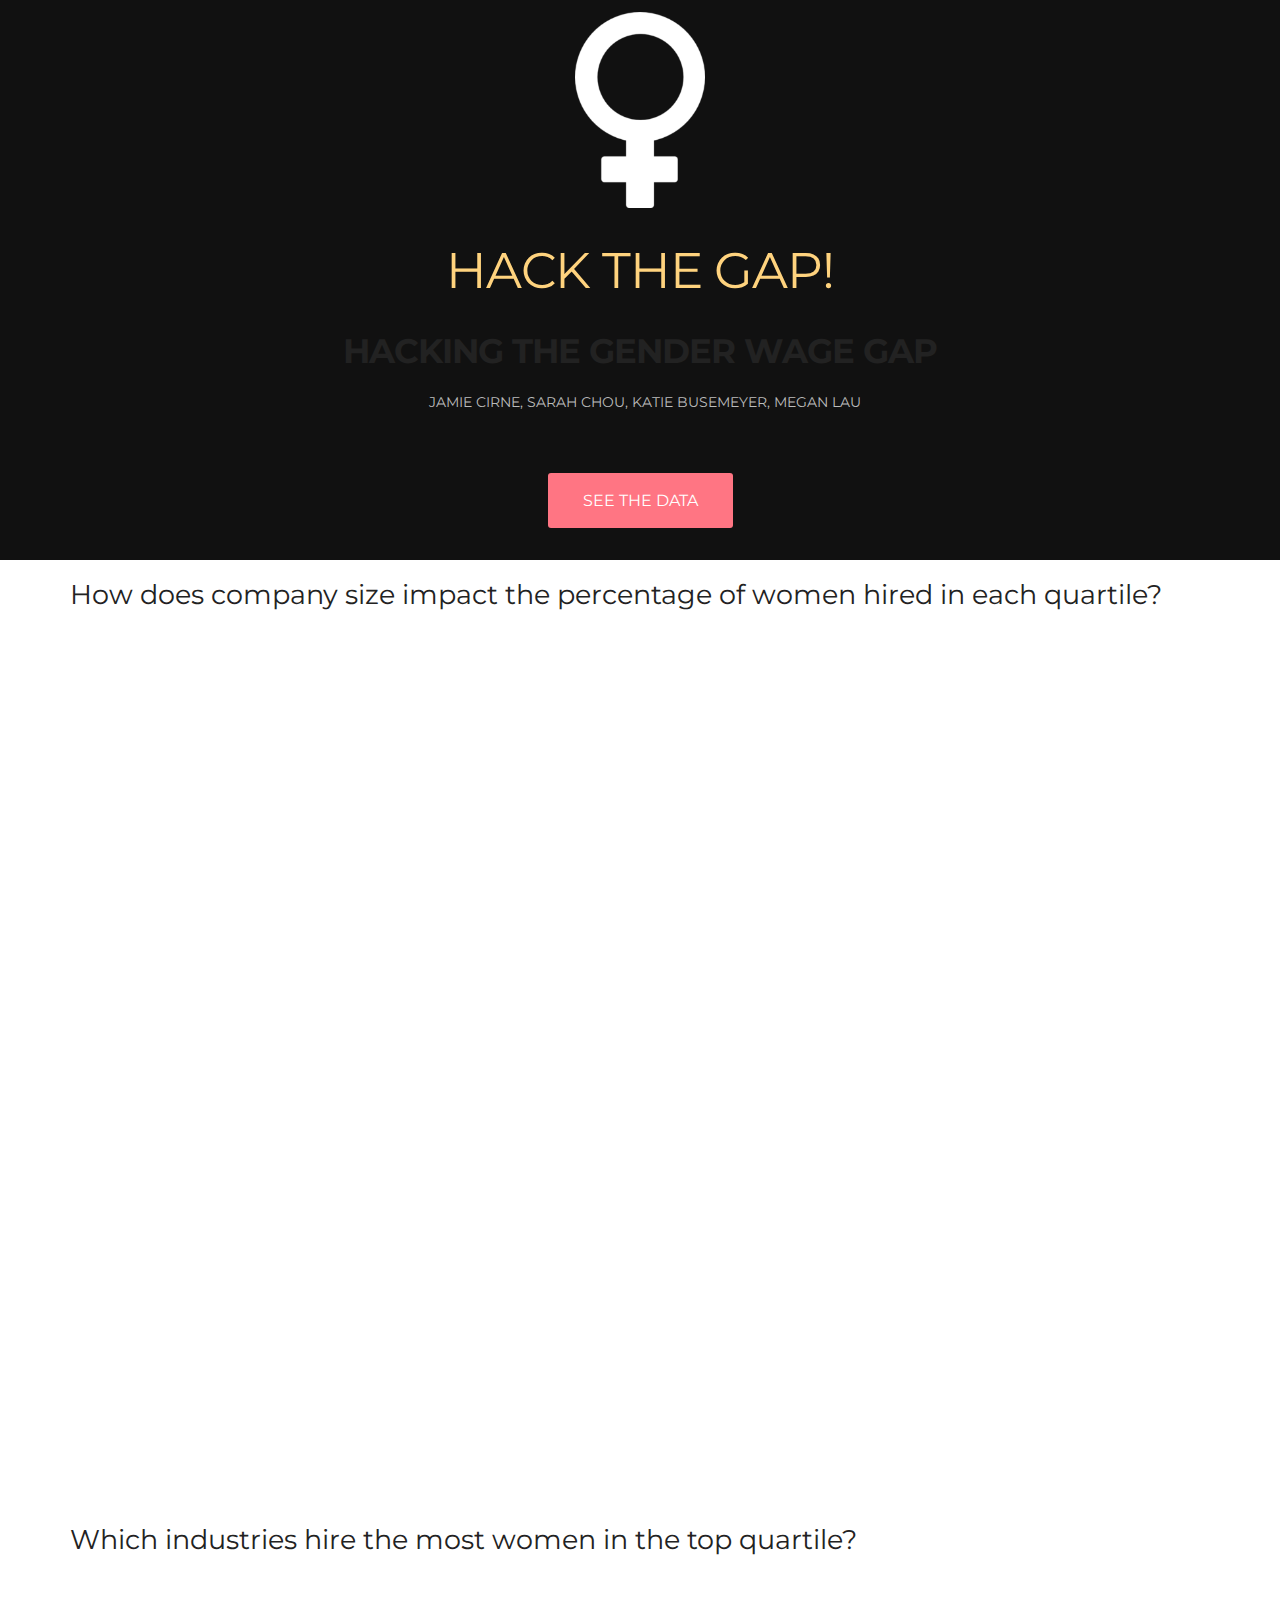
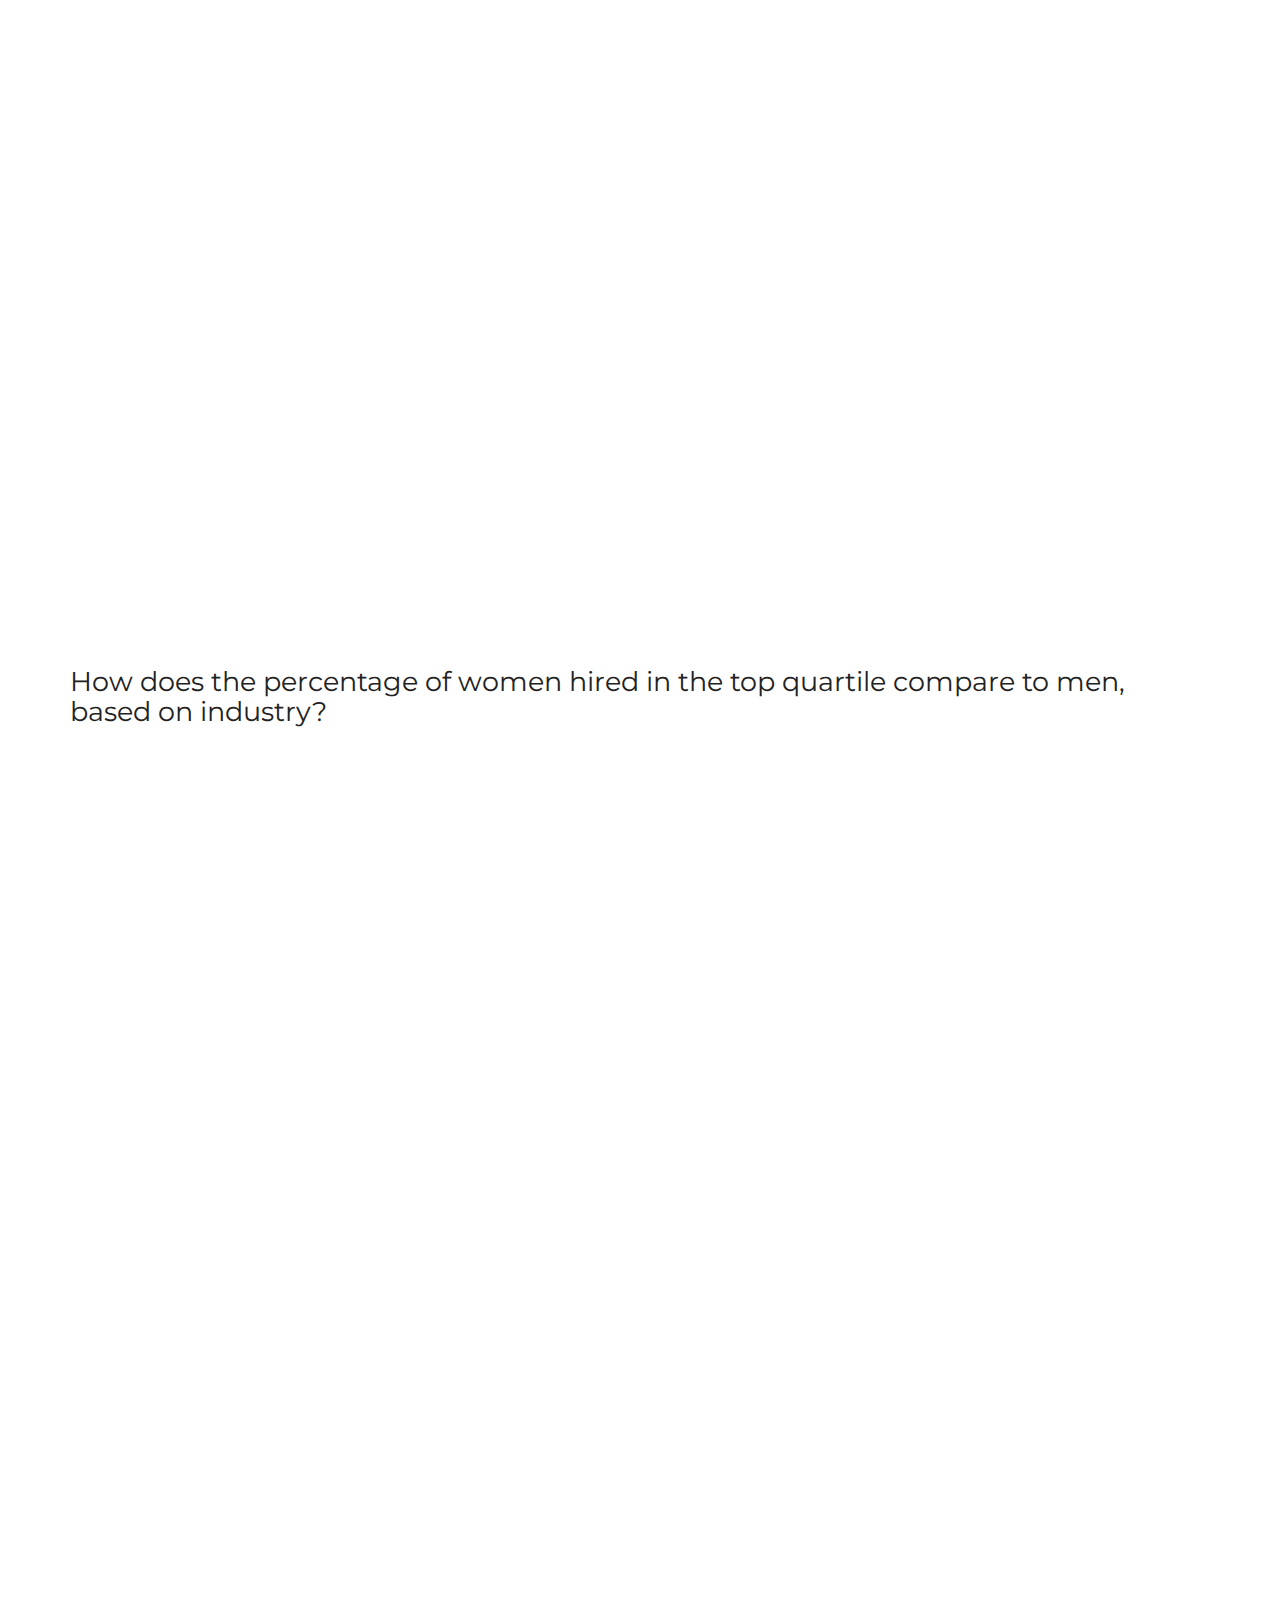
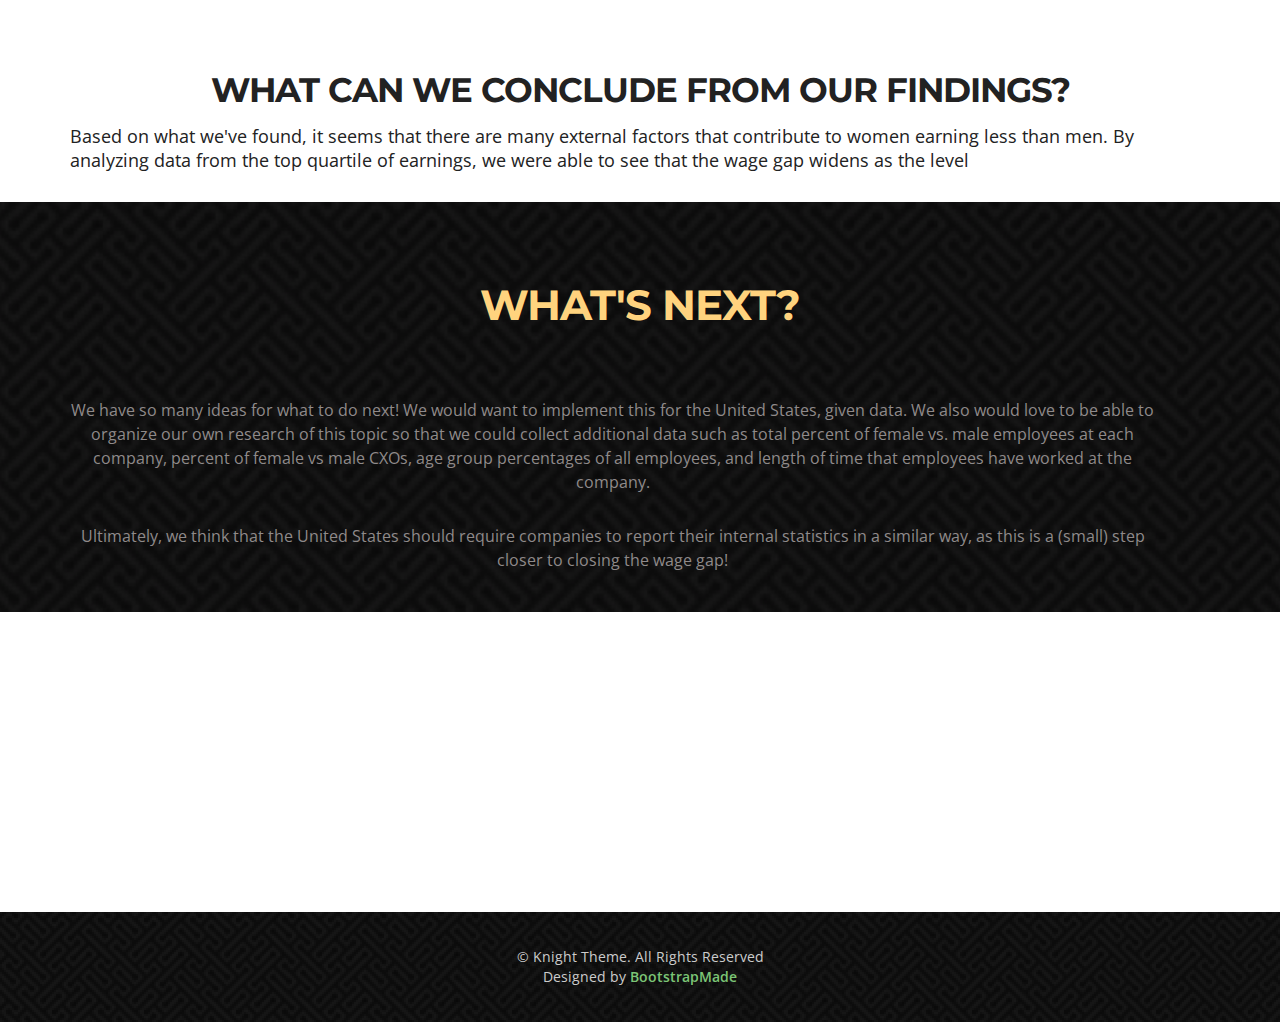
==== commit 0be2b03d: "adding header? doesnt work yet" ====
--- a/index.html
+++ b/index.html
@@ -33,6 +33,22 @@
 </head>
 
 <body>
+	<!-- Header -->
+	<header id="header">
+			<a class="logo" href="index.html">TechTogether Boston 2019 Gender Wage Gap Project</a>
+			<nav>
+				<a href="#menu">Menu</a>
+			</nav>
+		</header>
+
+	<!-- Nav -->
+		<nav id="menu">
+			<ul class="links">
+				<li><a href="index.html">Home</a></li>
+				<li><a href="website/incidents.html">Home Images</a></li>
+				<li><a href="website/location.html">Team</a></li>
+			</ul>
+		</nav>
 	<header class="header" id="header">
 		<!--header-start-->
 		<div class="container">
@@ -58,12 +74,11 @@
 					href=https://gender-pay-gap.service.gov.uk/viewing/download>here</a>. </p> <p>We looked into
 					several factors, including company size, industry type, and quartile level and compared the wages
 					between men and women.</p>
-				</div>
-					
 			</div class="factors">
 				<div class="wide" style="background-color:#ff1b60;">
 				<h2>Company Size</h2>
 				<p>0-499, 500-999, 1000-4999 employees</p>
+				<a href="default.asp">
 					<img src="https://cdn2.iconfinder.com/data/icons/business-world-2/64/scalable-change-size-company-business-512.png"
 						alt="HTML tutorial" style="width:200px;height:200px;border:10;">
 				</a>
@@ -71,6 +86,7 @@
 			<div class="wide" style="background-color:#ffd37e;">
 				<h2>Industry Type</h2>
 				<p>What sector and product is the company focused on</p>
+				<a href="default.asp">
 					<img src="https://cdn0.iconfinder.com/data/icons/industrial-icons2/164/14-512.png"
 						alt="HTML tutorial" style="width:200px;height:200px;border:10;">
 				</a>
@@ -78,6 +94,7 @@
 			<div class="wide" style="background-color:#fb996f;">
 				<h2>Quartile Level</h2>
 				<p>The level of position in the company</p>
+				<a href="default.asp">
 					<img src="http://aux2.iconspalace.com/uploads/workers-icon-256.png" alt="HTML tutorial"
 						style="width:200px;height:200px;border:10;">
 				</a>
@@ -86,6 +103,7 @@
 			<div class="wide" style="background-color:#ff7583;">
 				<h2>Gender</h2>
 				<p>The differences between male and female roles.</p>
+				<a href="default.asp">
 					<img src="https://www.shareicon.net/data/512x512/2016/06/10/586076_gender_512x512.png"
 						alt="HTML tutorial" style="width:200px;height:200px;border:10;">
 				</a>
@@ -100,25 +118,18 @@
 						<object class='tableauViz' width='1140' height='850' style='display:none;'>
 						<param name='host_url' value='https%3A%2F%2Fus-east-1.online.tableau.com%2F' />
 						 <param name='embed_code_version' value='3' /> <param name='site_root' value='&#47;t&#47;genderpaygap' />
-						 <param name='name' value='Sankey&#47;EmployerSizexQuartiles' />
+						 <param name='name' value='Sankey&#47;FemaleSankeyChart' />
 						 <param name='tabs' value='yes' />
 						 <param name='toolbar' value='yes' />
 						 <param name='showAppBanner' value='false' />
 						 <param name='filter' value='iframeSizedToWindow=true' />
-						</object>
-					</div>
-					<br>
-						<h4>Answer</h4>
-						<p>Surprisingly, there does not seem to be correlation between the size of a company and what
-							 quartile a woman falls in. It's a pretty even spread across the board with the majority of woman
-							falling in the lower quartile - it's easy to get in, harder to climb.</p>
-					</br>
+						</object></div>
 				</div>
 			</section>
 
 			<section class="question" id="industry">
 				<div class="container">
-					<h3>Across industries, are bonuses generally equal for men and women?</h3>
+					<h3>Which industries hire the most women in the top quartile?</h3>
 					<script type='text/javascript' src='https://us-east-1.online.tableau.com/javascripts/api/viz_v1.js'></script>
 					<div class='tableauPlaceholder' style='width: 1361px; height: 648px;'>
 						<object class='tableauViz' width='1140' height='648' style='display:none;'>
@@ -129,22 +140,12 @@
 							<param name='tabs' value='no' />
 							<param name='toolbar' value='yes' />
 							<param name='showAppBanner' value='false' />
-							<param name='filter' value='iframeSizedToWindow=true' /></object>
-						</div>
-						<br>
-							<h4>Answer</h4>
-								<p>There are only a few industries where women are paid a higher bonus than men per euro. This was
-							not unsurprising to see, but was interesting because it shows that although we knew that men
-							were paid more in salary, they are also making more in bonuses in most industries. A good follow-up
-							question would be comparing salaries in those industries where women are making more in bonuses, to
-							see if their base pay also is more. 
-							</p>
-						</br>
-				</section>
+							<param name='filter' value='iframeSizedToWindow=true' /></object></div>
+			</section>
 
 			<section class="question" id="howDo">
 				<div class="container">
-					<h3>How does the percentage of women hired in the top and bottom quartile, based on industry?
+					<h3>How does the percentage of women hired in the top quartile compare to men, based on industry?
 					</h3>
 					<script type='text/javascript' src='https://us-east-1.online.tableau.com/javascripts/api/viz_v1.js'></script>
 					<div class='tableauPlaceholder' style='width: 1140px; height: 900px;'>
@@ -156,23 +157,20 @@
 						<param name='tabs' value='yes' /><param name='toolbar' value='yes' />
 						<param name='showAppBanner' value='false' />
 						<param name='filter' value='iframeSizedToWindow=true' /></object></div>
-						<br>
-					<h4>Answer</h4>
-						<p>Only 3 of the reported industries have 50% or more women in the top quartile of the respective company,
-							surpassing the percentage of men in the upper quartile. The industries that have been steretypically
-							women, are indeed the ones where there are more women in upper-level leadership roles. This leads to another
-							question of the male to female ratio in a given industry and whether there are more women in leadership in one
-							industry, simply because there are more women overall to choose from. We think that this is likely the case,
-							but unfortunately did not have the data to dig deeper and confirm this.
-						</p>
-					</br>
+				</div>
+			</section>
+
+			<section class="conclusion" id="conclusion">
+				<div class="container">
+					<h2>What can we conclude from our findings?</h2>
+					<p>Based on what we've found, it seems that there are many external factors that contribute to women
+						earning less than men. By analyzing data from the top quartile of earnings, we were able to see that the wage gap widens as the level </p>
 				</div>
 			</section>
 
 			<section class="business-talking">
 				<!--business-talking-start-->
-
-				<div class="timeline-box">
+				<div class="container">
 					<h2>What's Next?</h2>
 					<p>We have so many ideas for what to do next! We would want to implement this for the United States,
 						given data. We also would love to be able to organize our own research of this topic so that we
@@ -181,44 +179,16 @@
 						time that employees have worked at the company.</p>
 					<p>Ultimately, we think that the United States should require companies to report their internal
 						statistics in a similar way, as this is a (small) step closer to closing the wage gap! </p>
-						
-						
-			<div class="timeline">
-					<div class="master-timeline">
-						<div class="timeline">
-						  <div class="timeline-container left">
-						    <div class="content">
-						      <h2>Next Step!</h2>
-						      <p>United Kingdom and United States have very similar economies and state of living. By analyzing our neighbor we can gain a lot of insight for ourselves. Therefore, implement transparent analysis of the wage gap for the United States, given data.</p>
-						    </div>
-						  </div>
-						  <div class="timeline-container right">
-						    <div class="content">
-						      <h2>Additional Research</h2>
-						      <p>Collect additional data such as total percent of female vs. male employees at each company, percent of female vs male CXOs, age group percentages of all employees, and length of time that employees have worked at the company.</p>
-						    </div>
-						  </div>
-						  <div class="timeline-container left">
-						    <div class="content">
-						      <h2>New Company Requirements</h2>
-						      <p>Require companies to provide data to see and maintain an equity for gender in the workforce. The companies must report their internal statistics in a similar way.</p>
-						    </div>
-						  </div>
-						</div>
-					</div>
+
 				</div>
 			</section>
 			<!--business-talking-end-->
-
+			<div class="container">
+				<section class="main-section contact" id="contact">
+
+			</div>
 		</div>
 	</section>
-	</div>
-	<div>
-		<h3>Other Resources</h3>
-		<p>We used SIC Codes found
-			<a href="https://www.ons.gov.uk/methodology/classificationsandstandards/ukstandardindustrialclassificationofeconomicactivities/uksic2007">
-			here</a> to get industry data
-		</p>
 	</div>
 	<footer class="footer">
 		<div class="container">
--- a/website/css/style.css
+++ b/website/css/style.css
@@ -81,6 +81,73 @@
   font-weight: normal;
   font-style: normal;
 }
+
+#header {
+  -moz-align-items: center;
+  -webkit-align-items: center;
+  -ms-align-items: center;
+  align-items: center;
+  display: -moz-flex;
+  display: -webkit-flex;
+  display: -ms-flex;
+  display: flex;
+  -moz-justify-content: space-between;
+  -webkit-justify-content: space-between;
+  -ms-justify-content: space-between;
+  justify-content: space-between;
+  background: #111111;
+  color: rgba(255, 255, 255, 0.5);
+  cursor: default;
+  height: 3.25rem;
+  left: 0;
+  line-height: 3.25rem;
+  position: fixed;
+  top: 0;
+  width: 100%;
+  z-index: 10001; }
+  #header > .logo {
+    color: #ffffff;
+    font-size: 1rem;
+    font-weight: 600;
+    height: inherit;
+    line-height: inherit;
+    padding: 0 1.25rem;
+    text-decoration: none; }
+  #header > nav > a {
+    color: inherit;
+    display: inline-block;
+    padding: 0 0.75rem;
+    text-decoration: none; }
+    #header > nav > a:hover {
+      color: #ffffff; }
+    #header > nav > a[href="#menu"] {
+      text-decoration: none;
+      -webkit-tap-highlight-color: rgba(0, 0, 0, 0); }
+      #header > nav > a[href="#menu"]:before {
+        -moz-osx-font-smoothing: grayscale;
+        -webkit-font-smoothing: antialiased;
+        font-family: FontAwesome;
+        font-style: normal;
+        font-weight: normal;
+        text-transform: none !important; }
+      #header > nav > a[href="#menu"]:before {
+        content: '\f0c9';
+        margin: 0 0.5rem 0 0; }
+    #header > nav > a + a[href="#menu"]:last-child {
+      border-left: solid 1px rgba(255, 255, 255, 0.25);
+      margin-left: 0.5rem;
+      padding-left: 1.25rem; }
+    #header > nav > a:last-child {
+      padding-right: 1.25rem; }
+    @media screen and (max-width: 736px) {
+      #header > nav > a {
+        padding: 0 0.5rem; }
+        #header > nav > a + a[href="#menu"]:last-child {
+          margin-left: 0.25rem;
+          padding-left: 1rem; }
+        #header > nav > a:last-child {
+          padding-right: 1rem; } }
+
 
 /* Primary Styles
 ---------------------------------*/
@@ -639,10 +706,8 @@
 ---------------------------------*/
 .business-talking{
 	background:url(../img/bottom-bg-img.png) top center no-repeat;
-	background-size: cover;
-	width: 100%;
-
-	/*padding:60px 5px 10px 5px;*/
+	background-size:cover;
+	padding:60px 5px 10px 5px;
 	text-align:center;
 }
 .business-talking h2{
@@ -921,142 +986,4 @@
 .delay-12s { 
 	animation-delay: 1.2s; 
 	-webkit-animation-delay: 1.2s; 
-}
-
-
-
-* {
-  box-sizing: border-box;
-}
-
-.timeline-box {
-	width: 80%;
-	margin-left: auto;
-	margin-right: auto;
-}
-
-/* The actual timeline (the vertical ruler) */
-.timeline {
-  position: relative;
-  max-width: 1200px;
-  margin: 0 auto;
-}
-
-/* The actual timeline (the vertical ruler) */
-.timeline::after {
-  content: '';
-  position: absolute;
-  width: 6px;
-  background-color: white;
-  top: 0;
-  bottom: 0;
-  left: 50%;
-  margin-left: -3px;
-}
-
-/* Container around content */
-.timeline-container {
-  padding: 10px 40px;
-  position: relative;
-  background-color: inherit;
-  width: 50%;
-}
-
-/* The circles on the timeline */
-.timeline-container::after {
-  content: '';
-  position: absolute;
-  width: 25px;
-  height: 25px;
-  right: -17px;
-  background-color: white;
-  border: 4px solid #FF9F55;
-  top: 15px;
-  border-radius: 50%;
-  z-index: 1;
-}
-
-/* Place the container to the left */
-.left {
-  left: 0;
-}
-
-/* Place the time to the right */
-.right {
-  left: 50%;
-}
-
-/* Add arrows to the left container (pointing right) */
-.left::before {
-  content: " ";
-  height: 0;
-  position: absolute;
-  top: 22px;
-  width: 0;
-  z-index: 1;
-  right: 30px;
-  border: medium solid white;
-  border-width: 10px 0 10px 10px;
-  border-color: transparent transparent transparent white;
-}
-
-/* Add arrows to the right container (pointing left) */
-.right::before {
-  content: " ";
-  height: 0;
-  position: absolute;
-  top: 22px;
-  width: 0;
-  z-index: 1;
-  left: 30px;
-  border: medium solid white;
-  border-width: 10px 10px 10px 0;
-  border-color: transparent white transparent transparent;
-}
-
-/* Fix the circle for containers on the right side */
-.right::after {
-  left: -16px;
-}
-
-/* The actual content */
-.content {
-  padding: 20px 30px;
-  background-color: white;
-  position: relative;
-  border-radius: 6px;
-}
-
-/* Media queries - Responsive timeline on screens less than 600px wide */
-@media screen and (max-width: 600px) {
-  /* Place the timelime to the left */
-  .timeline::after {
-  left: 31px;
-  }
-  
-  /* Full-width containers */
-  .timeline-container {
-  width: 100%;
-  padding-left: 70px;
-  padding-right: 25px;
-  }
-  
-  /* Make sure that all arrows are pointing leftwards */
-  .timeline-container::before {
-  left: 60px;
-  border: medium solid white;
-  border-width: 10px 10px 10px 0;
-  border-color: transparent white transparent transparent;
-  }
-
-  /* Make sure all circles are at the same spot */
-  .left::after, .right::after {
-  left: 15px;
-  }
-  
-  /* Make all right containers behave like the left ones */
-  .right {
-  left: 0%;
-  }
-}
-
+}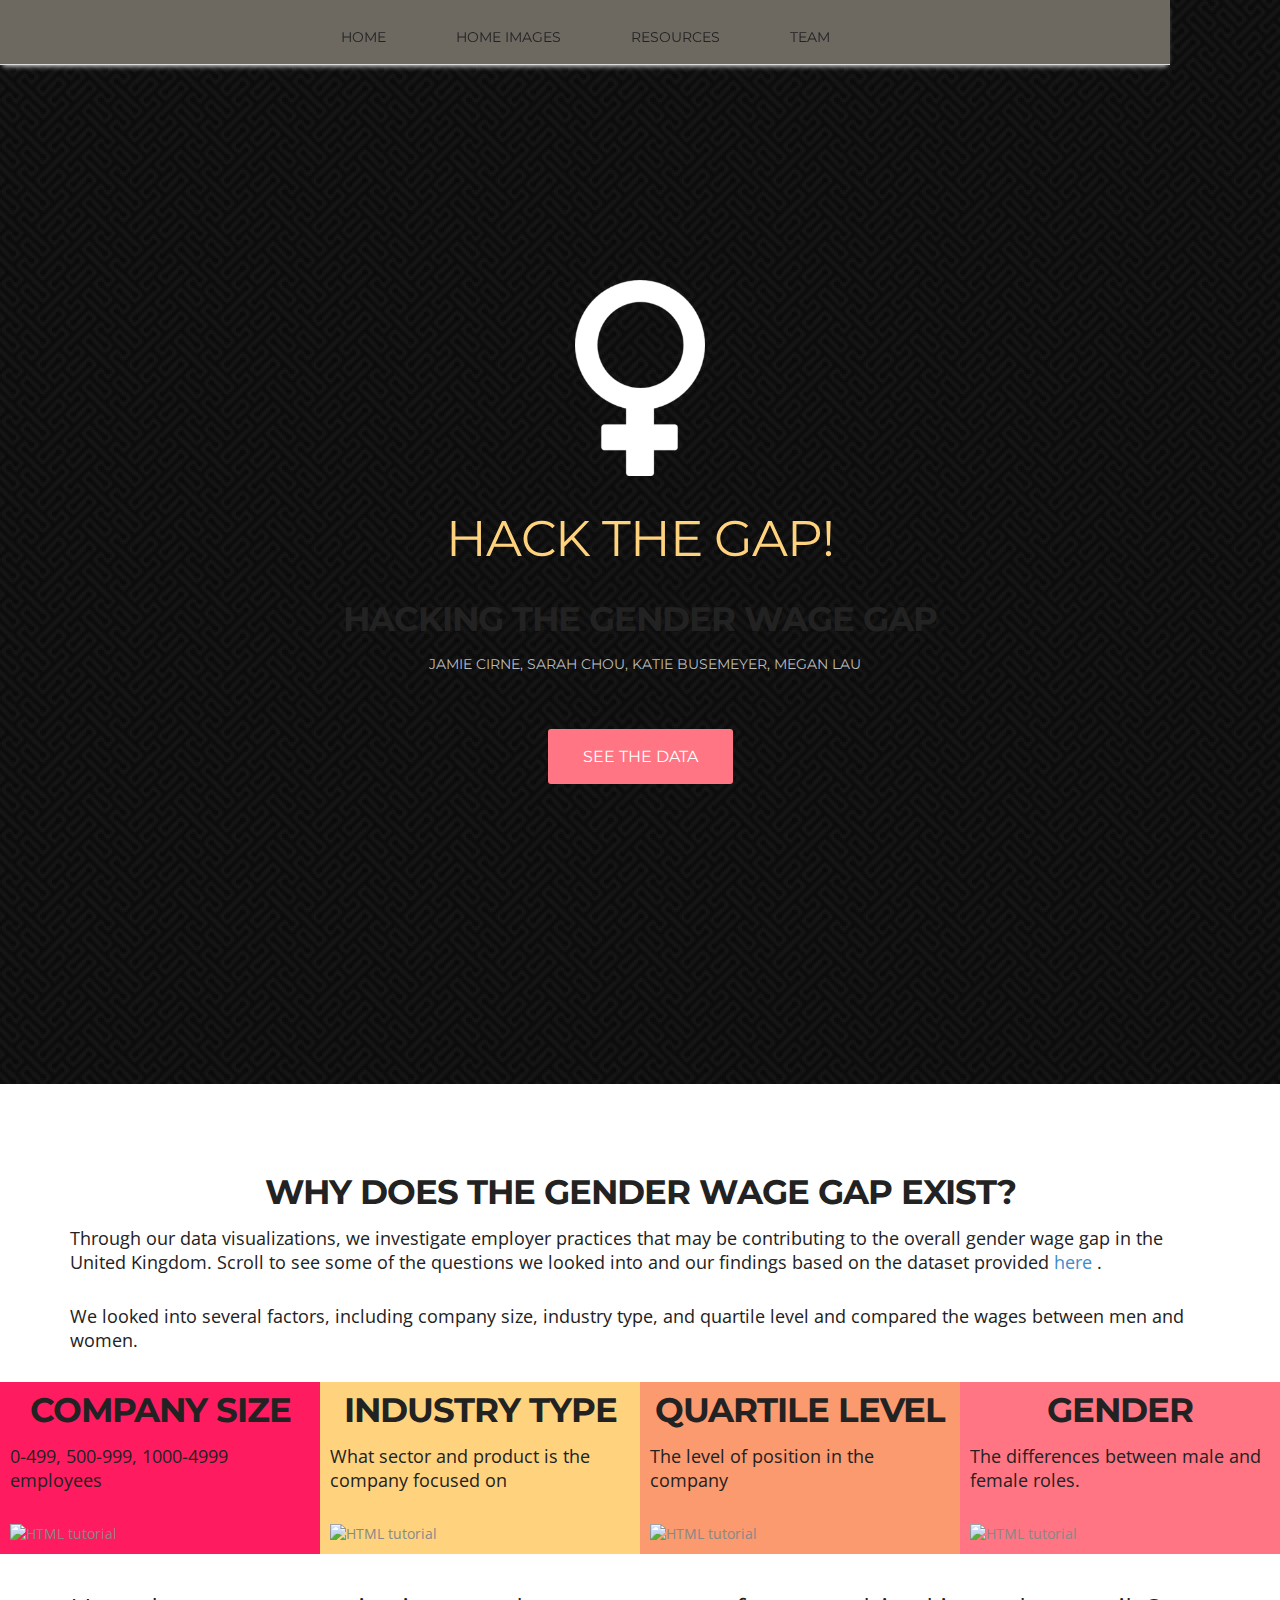
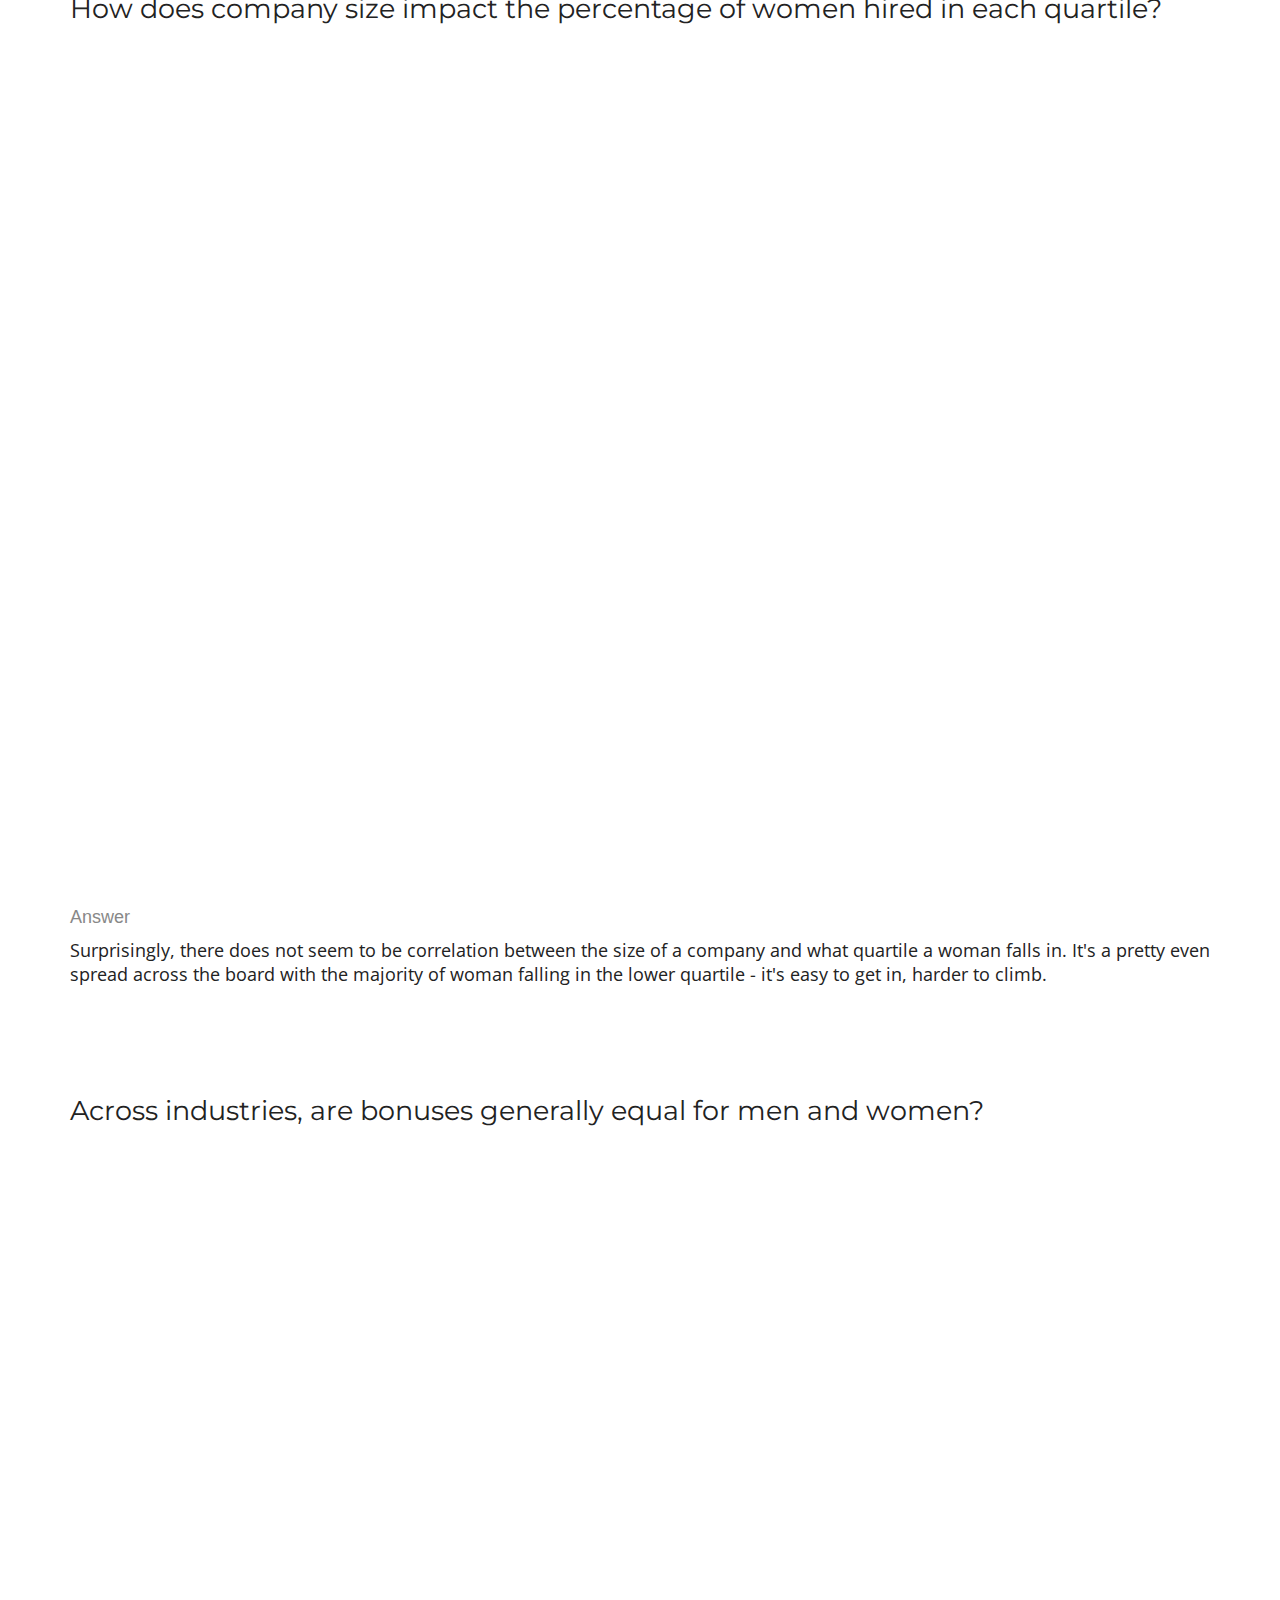
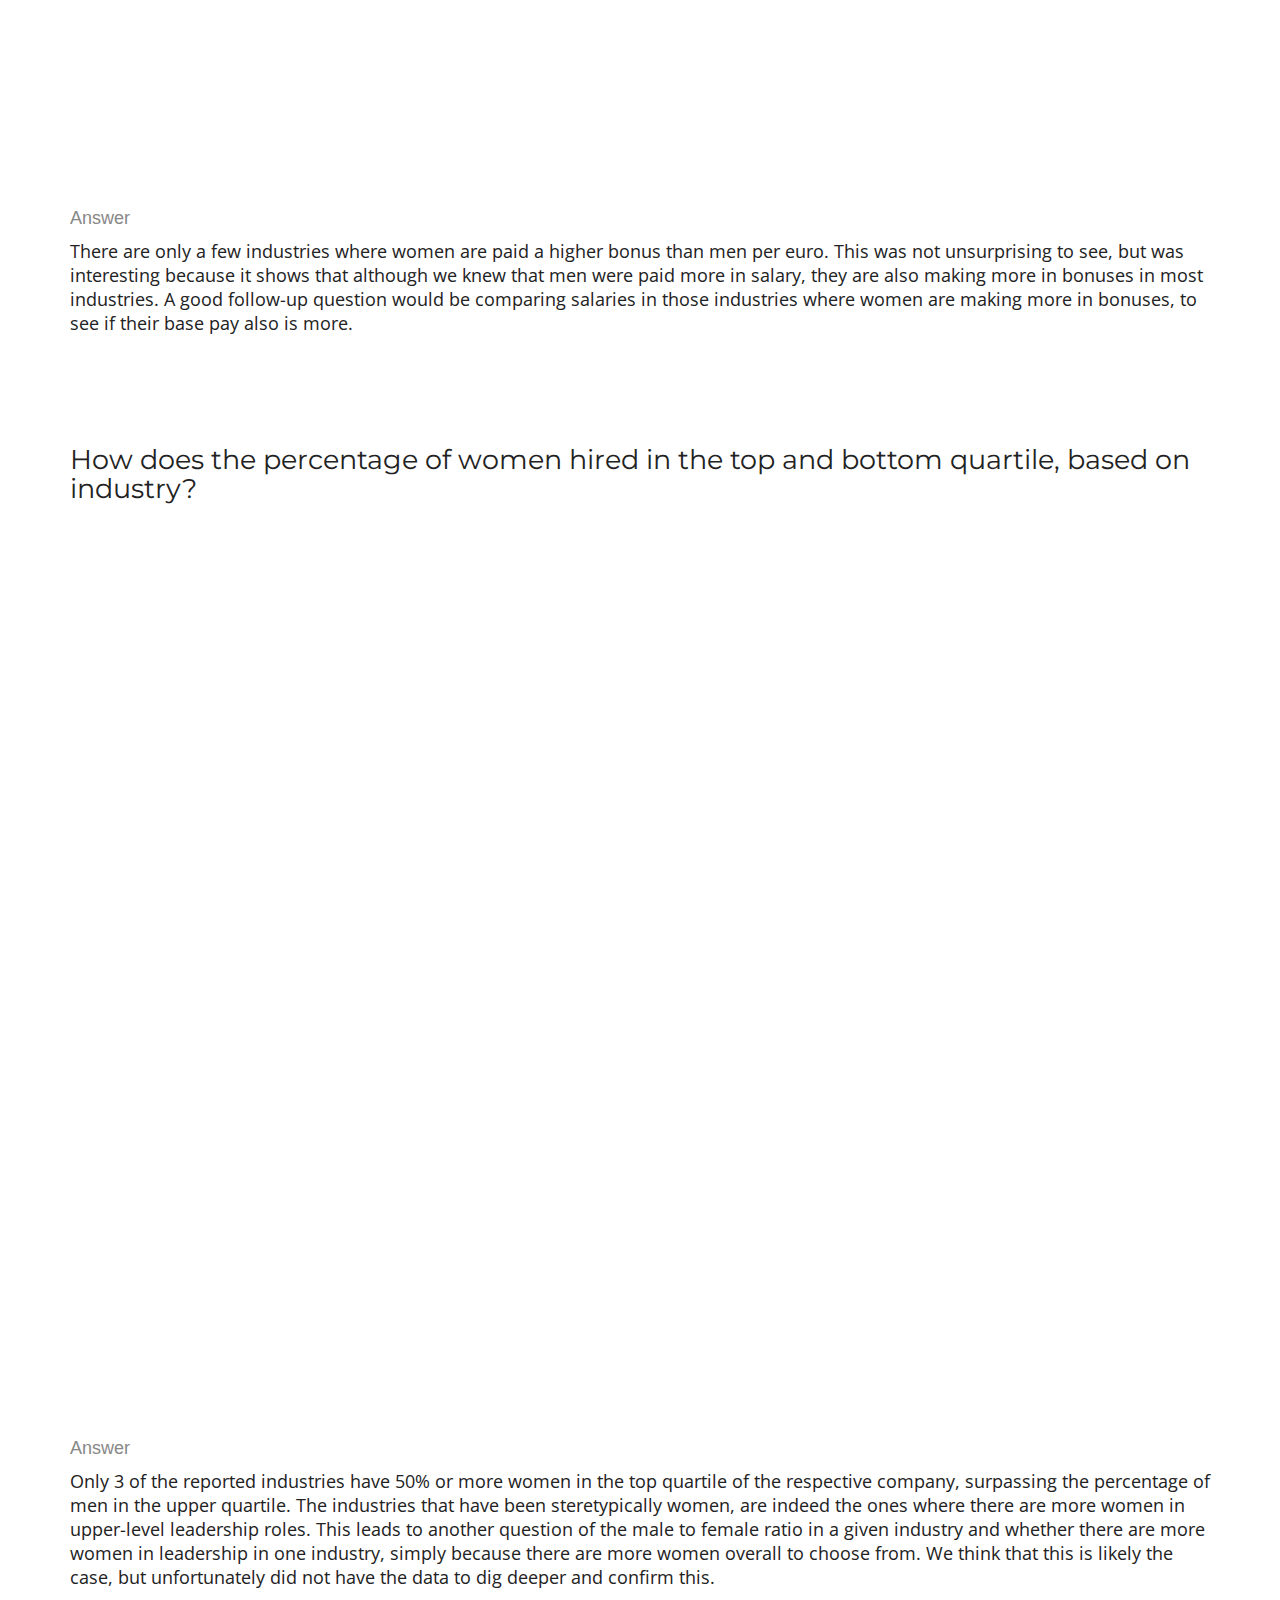
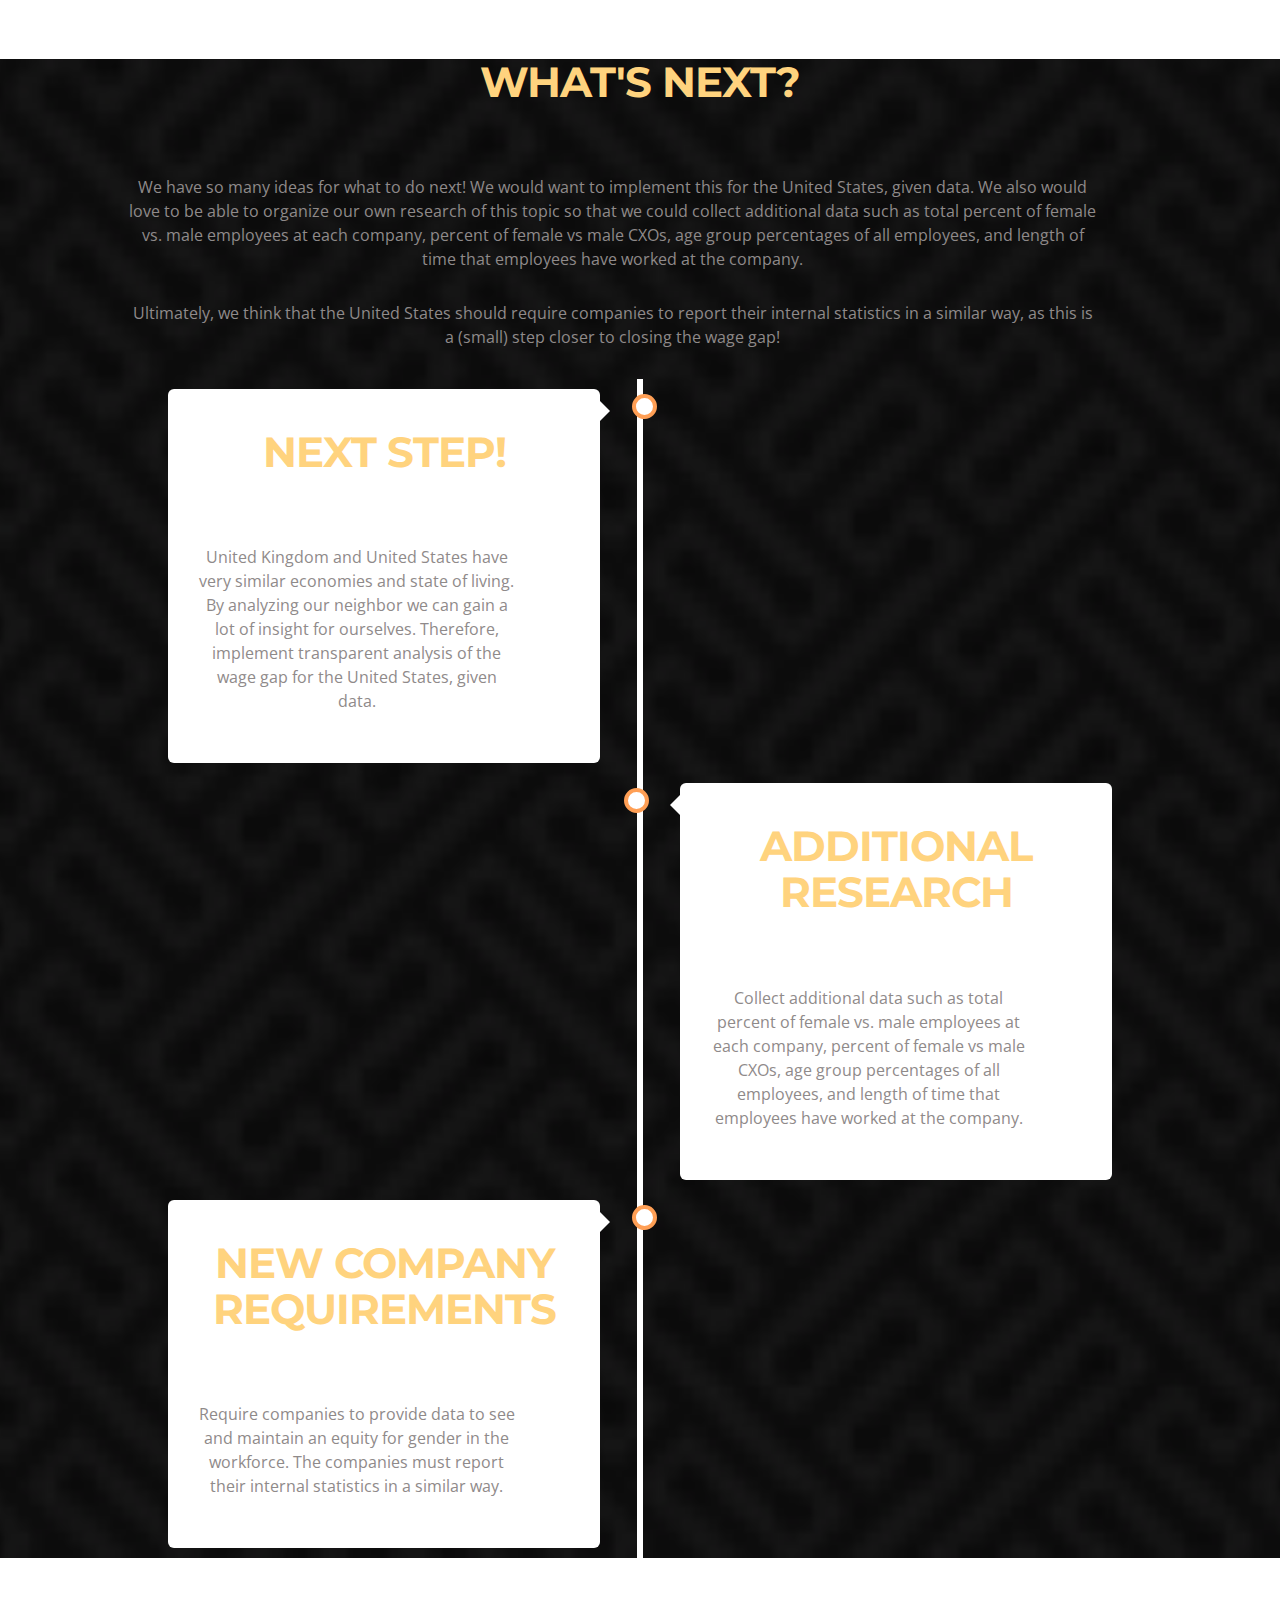
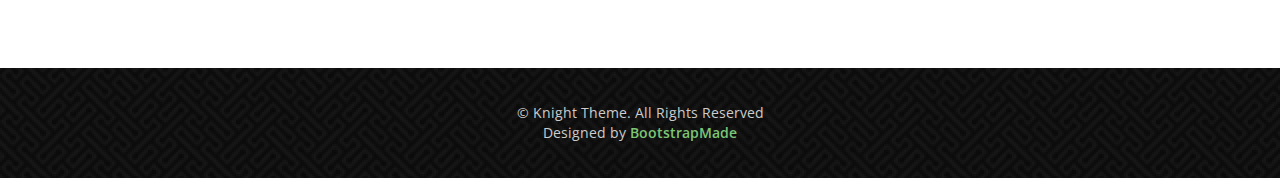
==== commit 1268aca7: "Added a nav bar with three more pages, images, team, resources." ====
--- a/index.html
+++ b/index.html
@@ -6,8 +6,7 @@
 	<meta name="viewport" content="width=device-width, maximum-scale=1">
 
 	<title>Hack the Gap!</title>
-	<link rel="icon" href="favicon.png" type="image/png">
-	<link rel="shortcut icon" href="favicon.ico" type="img/x-icon">
+
 
 	<link href='https://fonts.googleapis.com/css?family=Montserrat:400,700' rel='stylesheet' type='text/css'>
 	<link
@@ -33,22 +32,17 @@
 </head>
 
 <body>
-	<!-- Header -->
-	<header id="header">
-			<a class="logo" href="index.html">TechTogether Boston 2019 Gender Wage Gap Project</a>
-			<nav>
-				<a href="#menu">Menu</a>
-			</nav>
-		</header>
-
-	<!-- Nav -->
-		<nav id="menu">
-			<ul class="links">
+	<nav class="main-nav-outer" id="test">
+		<div class="container">
+			<ul class="main-nav">
 				<li><a href="index.html">Home</a></li>
-				<li><a href="website/incidents.html">Home Images</a></li>
-				<li><a href="website/location.html">Team</a></li>
+				<li><a href="website/home_images.html">Home Images</a></li>
+				<li><a href="website/resources.html">Resources</a></li>		
+				<li><a href="website/team.html">Team</a></li>		
 			</ul>
-		</nav>
+			<a class="res-nav_click" href="#"><i class="fa fa-bars"></i></a>
+		</div>
+	</nav>
 	<header class="header" id="header">
 		<!--header-start-->
 		<div class="container">
@@ -60,7 +54,8 @@
 				<h2>Hacking the Gender Wage Gap</h2>
 				<li>Jamie Cirne, Sarah Chou, Katie Busemeyer, Megan Lau</li>
 			</ul>
-			<a class="link animated fadeInUp delay-1s servicelink" href="https://gender-pay-gap.service.gov.uk/viewing/download">See the Data</a>
+			<a class="link animated fadeInUp delay-1s servicelink"
+				href="https://gender-pay-gap.service.gov.uk/viewing/download">See the Data</a>
 		</div>
 	</header>
 
@@ -71,125 +66,181 @@
 			<p>Through our data visualizations, we investigate employer practices that may be contributing to the
 				overall gender wage gap in the United Kingdom.
 				Scroll to see some of the questions we looked into and our findings based on the dataset provided <a
-					href=https://gender-pay-gap.service.gov.uk/viewing/download>here</a>. </p> <p>We looked into
+					href=https://gender-pay-gap.service.gov.uk/viewing/download>here </a>. </p> <p>We looked into
 					several factors, including company size, industry type, and quartile level and compared the wages
 					between men and women.</p>
-			</div class="factors">
-				<div class="wide" style="background-color:#ff1b60;">
-				<h2>Company Size</h2>
-				<p>0-499, 500-999, 1000-4999 employees</p>
-				<a href="default.asp">
-					<img src="https://cdn2.iconfinder.com/data/icons/business-world-2/64/scalable-change-size-company-business-512.png"
-						alt="HTML tutorial" style="width:200px;height:200px;border:10;">
-				</a>
+		</div>
+
+		</div class="factors">
+		<div class="wide" style="background-color:#ff1b60;">
+			<h2>Company Size</h2>
+			<p>0-499, 500-999, 1000-4999 employees</p>
+			<img src="https://cdn2.iconfinder.com/data/icons/business-world-2/64/scalable-change-size-company-business-512.png"
+				alt="HTML tutorial" style="width:200px;height:200px;border:10;">
+			</a>
+		</div>
+		<div class="wide" style="background-color:#ffd37e;">
+			<h2>Industry Type</h2>
+			<p>What sector and product is the company focused on</p>
+			<img src="https://cdn0.iconfinder.com/data/icons/industrial-icons2/164/14-512.png" alt="HTML tutorial"
+				style="width:200px;height:200px;border:10;">
+			</a>
+		</div>
+		<div class="wide" style="background-color:#fb996f;">
+			<h2>Quartile Level</h2>
+			<p>The level of position in the company</p>
+			<img src="http://aux2.iconspalace.com/uploads/workers-icon-256.png" alt="HTML tutorial"
+				style="width:200px;height:200px;border:10;">
+			</a>
+
+		</div>
+		<div class="wide" style="background-color:#ff7583;">
+			<h2>Gender</h2>
+			<p>The differences between male and female roles.</p>
+			<img src="https://www.shareicon.net/data/512x512/2016/06/10/586076_gender_512x512.png" alt="HTML tutorial"
+				style="width:200px;height:200px;border:10;">
+			</a>
+		</div>
+		</div>
+
+		<section class="question" id="companySize">
+			<div class="container">
+				<h3>How does company size impact the percentage of women hired in each quartile?</h3>
+				<script type='text/javascript'
+					src='https://us-east-1.online.tableau.com/javascripts/api/viz_v1.js'></script>
+				<div class='tableauPlaceholder' style='width: 1140px; height: 850px;'>
+					<object class='tableauViz' width='1140' height='850' style='display:none;'>
+						<param name='host_url' value='https%3A%2F%2Fus-east-1.online.tableau.com%2F' />
+						<param name='embed_code_version' value='3' />
+						<param name='site_root' value='&#47;t&#47;genderpaygap' />
+						<param name='name' value='Sankey&#47;EmployerSizexQuartiles' />
+						<param name='tabs' value='yes' />
+						<param name='toolbar' value='yes' />
+						<param name='showAppBanner' value='false' />
+						<param name='filter' value='iframeSizedToWindow=true' />
+					</object>
+				</div>
+				<br>
+				<h4>Answer</h4>
+				<p>Surprisingly, there does not seem to be correlation between the size of a company and what
+					quartile a woman falls in. It's a pretty even spread across the board with the majority of woman
+					falling in the lower quartile - it's easy to get in, harder to climb.</p>
+				</br>
 			</div>
-			<div class="wide" style="background-color:#ffd37e;">
-				<h2>Industry Type</h2>
-				<p>What sector and product is the company focused on</p>
-				<a href="default.asp">
-					<img src="https://cdn0.iconfinder.com/data/icons/industrial-icons2/164/14-512.png"
-						alt="HTML tutorial" style="width:200px;height:200px;border:10;">
-				</a>
-			</div>
-			<div class="wide" style="background-color:#fb996f;">
-				<h2>Quartile Level</h2>
-				<p>The level of position in the company</p>
-				<a href="default.asp">
-					<img src="http://aux2.iconspalace.com/uploads/workers-icon-256.png" alt="HTML tutorial"
-						style="width:200px;height:200px;border:10;">
-				</a>
-
-			</div>
-			<div class="wide" style="background-color:#ff7583;">
-				<h2>Gender</h2>
-				<p>The differences between male and female roles.</p>
-				<a href="default.asp">
-					<img src="https://www.shareicon.net/data/512x512/2016/06/10/586076_gender_512x512.png"
-						alt="HTML tutorial" style="width:200px;height:200px;border:10;">
-				</a>
-			</div>
-		</div>
-
-			<section class="question" id="companySize">
-				<div class="container">
-					<h3>How does company size impact the percentage of women hired in each quartile?</h3>
-					<script type='text/javascript' src='https://us-east-1.online.tableau.com/javascripts/api/viz_v1.js'></script>
-					<div class='tableauPlaceholder' style='width: 1140px; height: 850px;'>
-						<object class='tableauViz' width='1140' height='850' style='display:none;'>
+		</section>
+
+		<section class="question" id="industry">
+			<div class="container">
+				<h3>Across industries, are bonuses generally equal for men and women?</h3>
+				<script type='text/javascript'
+					src='https://us-east-1.online.tableau.com/javascripts/api/viz_v1.js'></script>
+				<div class='tableauPlaceholder' style='width: 1361px; height: 648px;'>
+					<object class='tableauViz' width='1140' height='648' style='display:none;'>
 						<param name='host_url' value='https%3A%2F%2Fus-east-1.online.tableau.com%2F' />
-						 <param name='embed_code_version' value='3' /> <param name='site_root' value='&#47;t&#47;genderpaygap' />
-						 <param name='name' value='Sankey&#47;FemaleSankeyChart' />
-						 <param name='tabs' value='yes' />
-						 <param name='toolbar' value='yes' />
-						 <param name='showAppBanner' value='false' />
-						 <param name='filter' value='iframeSizedToWindow=true' />
-						</object></div>
+						<param name='embed_code_version' value='3' />
+						<param name='site_root' value='&#47;t&#47;genderpaygap' />
+						<param name='name' value='DiffMeanBonus&#47;DiffMeanBonusForEachIndustry' />
+						<param name='tabs' value='no' />
+						<param name='toolbar' value='yes' />
+						<param name='showAppBanner' value='false' />
+						<param name='filter' value='iframeSizedToWindow=true' /></object>
 				</div>
-			</section>
-
-			<section class="question" id="industry">
-				<div class="container">
-					<h3>Which industries hire the most women in the top quartile?</h3>
-					<script type='text/javascript' src='https://us-east-1.online.tableau.com/javascripts/api/viz_v1.js'></script>
-					<div class='tableauPlaceholder' style='width: 1361px; height: 648px;'>
-						<object class='tableauViz' width='1140' height='648' style='display:none;'>
-							<param name='host_url' value='https%3A%2F%2Fus-east-1.online.tableau.com%2F' /> 
-							<param name='embed_code_version' value='3' /> 
-							<param name='site_root' value='&#47;t&#47;genderpaygap' />
-							<param name='name' value='DiffMeanBonus&#47;DiffMeanBonusForEachIndustry' />
-							<param name='tabs' value='no' />
-							<param name='toolbar' value='yes' />
-							<param name='showAppBanner' value='false' />
-							<param name='filter' value='iframeSizedToWindow=true' /></object></div>
-			</section>
-
-			<section class="question" id="howDo">
-				<div class="container">
-					<h3>How does the percentage of women hired in the top quartile compare to men, based on industry?
-					</h3>
-					<script type='text/javascript' src='https://us-east-1.online.tableau.com/javascripts/api/viz_v1.js'></script>
-					<div class='tableauPlaceholder' style='width: 1140px; height: 900px;'>
-						<object class='tableauViz' width='1140' height='600' style='display:none;'>
-						<param name='host_url' value='https%3A%2F%2Fus-east-1.online.tableau.com%2F' /> 
-						<param name='embed_code_version' value='3' /> 
+				<br>
+				<h4>Answer</h4>
+				<p>There are only a few industries where women are paid a higher bonus than men per euro. This was
+					not unsurprising to see, but was interesting because it shows that although we knew that men
+					were paid more in salary, they are also making more in bonuses in most industries. A good follow-up
+					question would be comparing salaries in those industries where women are making more in bonuses, to
+					see if their base pay also is more.
+				</p>
+				</br>
+		</section>
+
+		<section class="question" id="howDo">
+			<div class="container">
+				<h3>How does the percentage of women hired in the top and bottom quartile, based on industry?
+				</h3>
+				<script type='text/javascript'
+					src='https://us-east-1.online.tableau.com/javascripts/api/viz_v1.js'></script>
+				<div class='tableauPlaceholder' style='width: 1140px; height: 900px;'>
+					<object class='tableauViz' width='1140' height='600' style='display:none;'>
+						<param name='host_url' value='https%3A%2F%2Fus-east-1.online.tableau.com%2F' />
+						<param name='embed_code_version' value='3' />
 						<param name='site_root' value='&#47;t&#47;genderpaygap' />
 						<param name='name' value='Quartiles&#47;TopQuartileMalev_Female' />
-						<param name='tabs' value='yes' /><param name='toolbar' value='yes' />
+						<param name='tabs' value='yes' />
+						<param name='toolbar' value='yes' />
 						<param name='showAppBanner' value='false' />
 						<param name='filter' value='iframeSizedToWindow=true' /></object></div>
+				<br>
+				<h4>Answer</h4>
+				<p>Only 3 of the reported industries have 50% or more women in the top quartile of the respective
+					company,
+					surpassing the percentage of men in the upper quartile. The industries that have been steretypically
+					women, are indeed the ones where there are more women in upper-level leadership roles. This leads to
+					another
+					question of the male to female ratio in a given industry and whether there are more women in
+					leadership in one
+					industry, simply because there are more women overall to choose from. We think that this is likely
+					the case,
+					but unfortunately did not have the data to dig deeper and confirm this.
+				</p>
+				</br>
+			</div>
+		</section>
+
+		<section class="business-talking">
+			<!--business-talking-start-->
+
+			<div class="timeline-box">
+				<h2>What's Next?</h2>
+				<p>We have so many ideas for what to do next! We would want to implement this for the United States,
+					given data. We also would love to be able to organize our own research of this topic so that we
+					could collect additional data such as total percent of female vs. male employees at each
+					company, percent of female vs male CXOs, age group percentages of all employees, and length of
+					time that employees have worked at the company.</p>
+				<p>Ultimately, we think that the United States should require companies to report their internal
+					statistics in a similar way, as this is a (small) step closer to closing the wage gap! </p>
+
+
+				<div class="timeline">
+					<div class="master-timeline">
+						<div class="timeline">
+							<div class="timeline-container left">
+								<div class="content">
+									<h2>Next Step!</h2>
+									<p>United Kingdom and United States have very similar economies and state of living.
+										By analyzing our neighbor we can gain a lot of insight for ourselves. Therefore,
+										implement transparent analysis of the wage gap for the United States, given
+										data.</p>
+								</div>
+							</div>
+							<div class="timeline-container right">
+								<div class="content">
+									<h2>Additional Research</h2>
+									<p>Collect additional data such as total percent of female vs. male employees at
+										each company, percent of female vs male CXOs, age group percentages of all
+										employees, and length of time that employees have worked at the company.</p>
+								</div>
+							</div>
+							<div class="timeline-container left">
+								<div class="content">
+									<h2>New Company Requirements</h2>
+									<p>Require companies to provide data to see and maintain an equity for gender in the
+										workforce. The companies must report their internal statistics in a similar way.
+									</p>
+								</div>
+							</div>
+						</div>
+					</div>
 				</div>
-			</section>
-
-			<section class="conclusion" id="conclusion">
-				<div class="container">
-					<h2>What can we conclude from our findings?</h2>
-					<p>Based on what we've found, it seems that there are many external factors that contribute to women
-						earning less than men. By analyzing data from the top quartile of earnings, we were able to see that the wage gap widens as the level </p>
-				</div>
-			</section>
-
-			<section class="business-talking">
-				<!--business-talking-start-->
-				<div class="container">
-					<h2>What's Next?</h2>
-					<p>We have so many ideas for what to do next! We would want to implement this for the United States,
-						given data. We also would love to be able to organize our own research of this topic so that we
-						could collect additional data such as total percent of female vs. male employees at each
-						company, percent of female vs male CXOs, age group percentages of all employees, and length of
-						time that employees have worked at the company.</p>
-					<p>Ultimately, we think that the United States should require companies to report their internal
-						statistics in a similar way, as this is a (small) step closer to closing the wage gap! </p>
-
-				</div>
-			</section>
-			<!--business-talking-end-->
-			<div class="container">
-				<section class="main-section contact" id="contact">
-
-			</div>
+		</section>
+		<!--business-talking-end-->
+
 		</div>
 	</section>
 	</div>
+	
 	<footer class="footer">
 		<div class="container">
 			<span class="copyright">&copy; Knight Theme. All Rights Reserved</span>
--- a/website/css/style.css
+++ b/website/css/style.css
@@ -81,73 +81,6 @@
   font-weight: normal;
   font-style: normal;
 }
-
-#header {
-  -moz-align-items: center;
-  -webkit-align-items: center;
-  -ms-align-items: center;
-  align-items: center;
-  display: -moz-flex;
-  display: -webkit-flex;
-  display: -ms-flex;
-  display: flex;
-  -moz-justify-content: space-between;
-  -webkit-justify-content: space-between;
-  -ms-justify-content: space-between;
-  justify-content: space-between;
-  background: #111111;
-  color: rgba(255, 255, 255, 0.5);
-  cursor: default;
-  height: 3.25rem;
-  left: 0;
-  line-height: 3.25rem;
-  position: fixed;
-  top: 0;
-  width: 100%;
-  z-index: 10001; }
-  #header > .logo {
-    color: #ffffff;
-    font-size: 1rem;
-    font-weight: 600;
-    height: inherit;
-    line-height: inherit;
-    padding: 0 1.25rem;
-    text-decoration: none; }
-  #header > nav > a {
-    color: inherit;
-    display: inline-block;
-    padding: 0 0.75rem;
-    text-decoration: none; }
-    #header > nav > a:hover {
-      color: #ffffff; }
-    #header > nav > a[href="#menu"] {
-      text-decoration: none;
-      -webkit-tap-highlight-color: rgba(0, 0, 0, 0); }
-      #header > nav > a[href="#menu"]:before {
-        -moz-osx-font-smoothing: grayscale;
-        -webkit-font-smoothing: antialiased;
-        font-family: FontAwesome;
-        font-style: normal;
-        font-weight: normal;
-        text-transform: none !important; }
-      #header > nav > a[href="#menu"]:before {
-        content: '\f0c9';
-        margin: 0 0.5rem 0 0; }
-    #header > nav > a + a[href="#menu"]:last-child {
-      border-left: solid 1px rgba(255, 255, 255, 0.25);
-      margin-left: 0.5rem;
-      padding-left: 1.25rem; }
-    #header > nav > a:last-child {
-      padding-right: 1.25rem; }
-    @media screen and (max-width: 736px) {
-      #header > nav > a {
-        padding: 0 0.5rem; }
-        #header > nav > a + a[href="#menu"]:last-child {
-          margin-left: 0.25rem;
-          padding-left: 1rem; }
-        #header > nav > a:last-child {
-          padding-right: 1rem; } }
-
 
 /* Primary Styles
 ---------------------------------*/
@@ -287,8 +220,8 @@
 	padding:0px;
 	border-bottom:1px solid #dddddd;
 	box-shadow:0 4px 5px -3px #ececec;
-	position:relative;
-	background:#fff;
+	position:fixed;
+	background:#6d6961;
 }
 .main-nav{
 	text-align:center;
@@ -705,9 +638,11 @@
 /* Talk Business
 ---------------------------------*/
 .business-talking{
-	background:url(../img/bottom-bg-img.png) top center no-repeat;
-	background-size:cover;
-	padding:60px 5px 10px 5px;
+	background:url(../img/timeline-bg-img.png) top center no-repeat;
+	background-size: cover;
+	width: 100%;
+
+	/*padding:60px 5px 10px 5px;*/
 	text-align:center;
 }
 .business-talking h2{
@@ -986,4 +921,142 @@
 .delay-12s { 
 	animation-delay: 1.2s; 
 	-webkit-animation-delay: 1.2s; 
-}+}
+
+
+
+* {
+  box-sizing: border-box;
+}
+
+.timeline-box {
+	width: 80%;
+	margin-left: auto;
+	margin-right: auto;
+}
+
+/* The actual timeline (the vertical ruler) */
+.timeline {
+  position: relative;
+  max-width: 1200px;
+  margin: 0 auto;
+}
+
+/* The actual timeline (the vertical ruler) */
+.timeline::after {
+  content: '';
+  position: absolute;
+  width: 6px;
+  background-color: white;
+  top: 0;
+  bottom: 0;
+  left: 50%;
+  margin-left: -3px;
+}
+
+/* Container around content */
+.timeline-container {
+  padding: 10px 40px;
+  position: relative;
+  background-color: inherit;
+  width: 50%;
+}
+
+/* The circles on the timeline */
+.timeline-container::after {
+  content: '';
+  position: absolute;
+  width: 25px;
+  height: 25px;
+  right: -17px;
+  background-color: white;
+  border: 4px solid #FF9F55;
+  top: 15px;
+  border-radius: 50%;
+  z-index: 1;
+}
+
+/* Place the container to the left */
+.left {
+  left: 0;
+}
+
+/* Place the time to the right */
+.right {
+  left: 50%;
+}
+
+/* Add arrows to the left container (pointing right) */
+.left::before {
+  content: " ";
+  height: 0;
+  position: absolute;
+  top: 22px;
+  width: 0;
+  z-index: 1;
+  right: 30px;
+  border: medium solid white;
+  border-width: 10px 0 10px 10px;
+  border-color: transparent transparent transparent white;
+}
+
+/* Add arrows to the right container (pointing left) */
+.right::before {
+  content: " ";
+  height: 0;
+  position: absolute;
+  top: 22px;
+  width: 0;
+  z-index: 1;
+  left: 30px;
+  border: medium solid white;
+  border-width: 10px 10px 10px 0;
+  border-color: transparent white transparent transparent;
+}
+
+/* Fix the circle for containers on the right side */
+.right::after {
+  left: -16px;
+}
+
+/* The actual content */
+.content {
+  padding: 20px 30px;
+  background-color: white;
+  position: relative;
+  border-radius: 6px;
+}
+
+/* Media queries - Responsive timeline on screens less than 600px wide */
+@media screen and (max-width: 600px) {
+  /* Place the timelime to the left */
+  .timeline::after {
+  left: 31px;
+  }
+  
+  /* Full-width containers */
+  .timeline-container {
+  width: 100%;
+  padding-left: 70px;
+  padding-right: 25px;
+  }
+  
+  /* Make sure that all arrows are pointing leftwards */
+  .timeline-container::before {
+  left: 60px;
+  border: medium solid white;
+  border-width: 10px 10px 10px 0;
+  border-color: transparent white transparent transparent;
+  }
+
+  /* Make sure all circles are at the same spot */
+  .left::after, .right::after {
+  left: 15px;
+  }
+  
+  /* Make all right containers behave like the left ones */
+  .right {
+  left: 0%;
+  }
+}
+
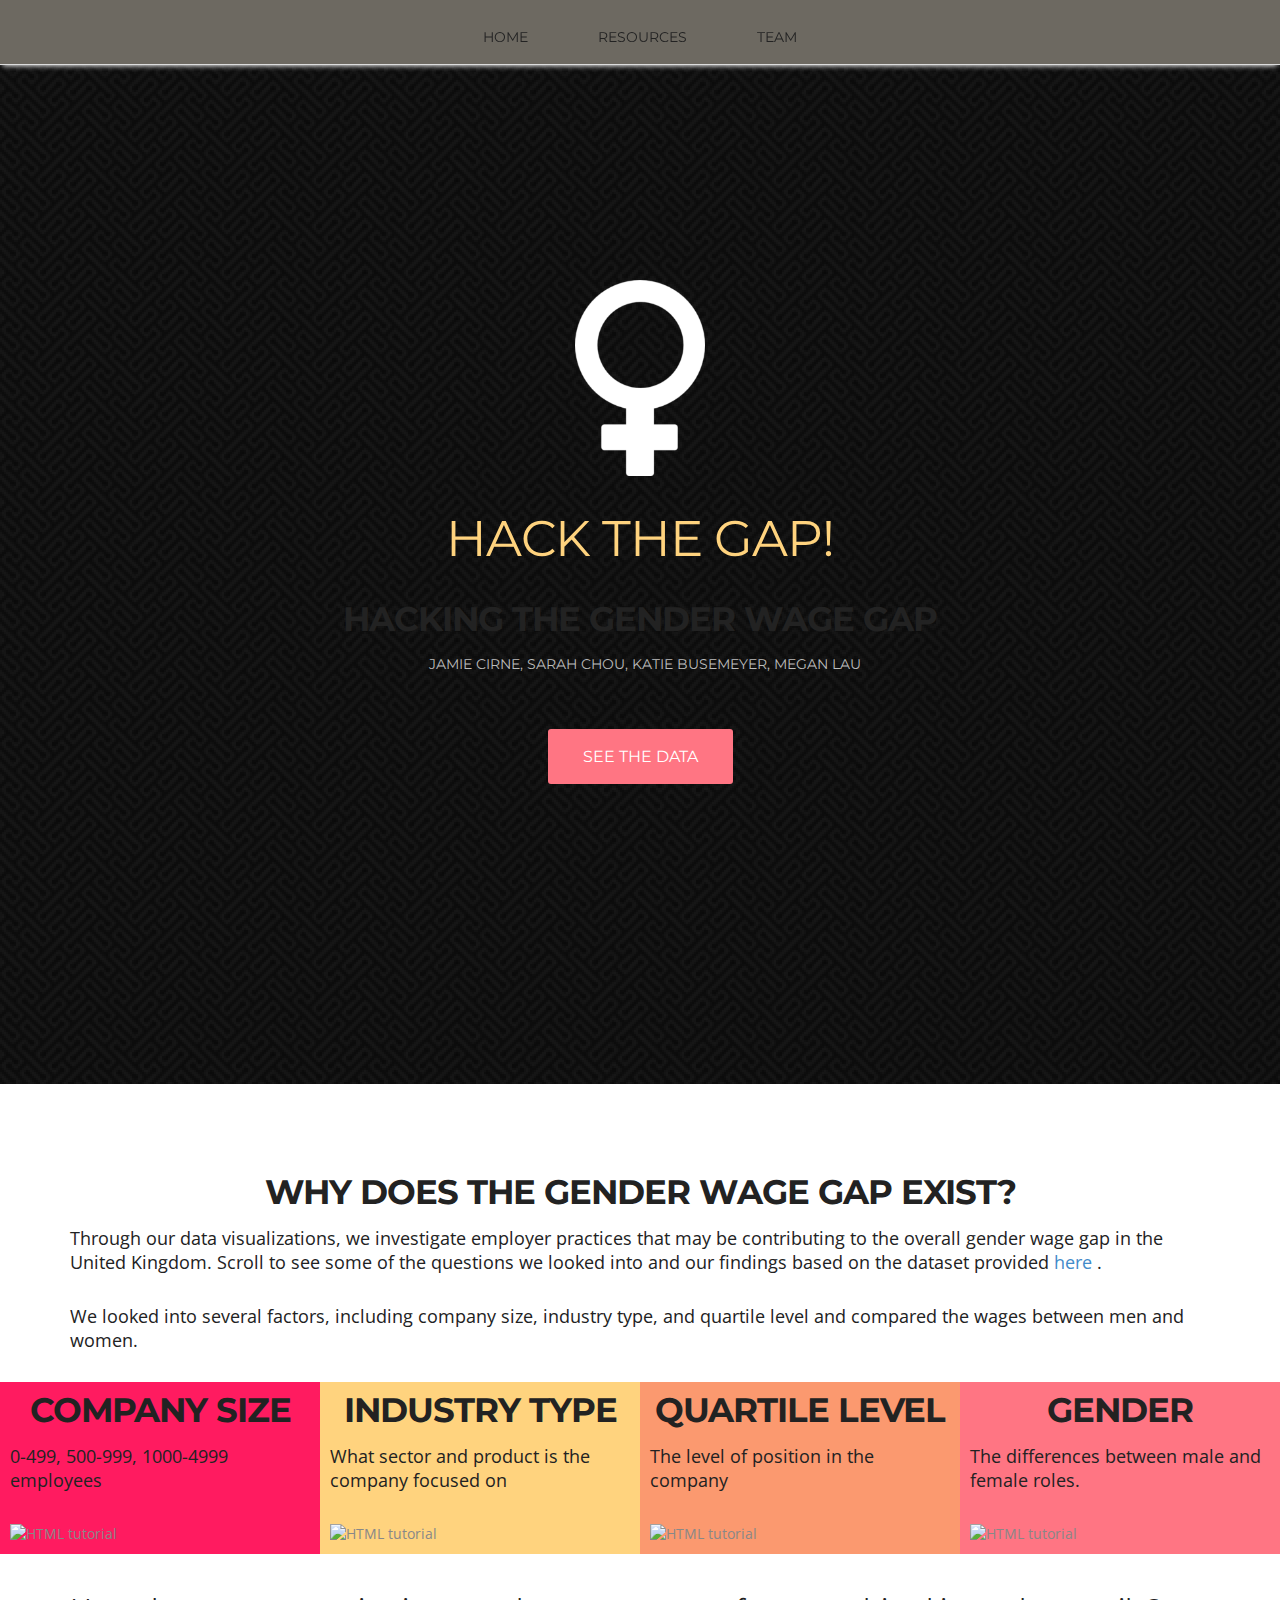
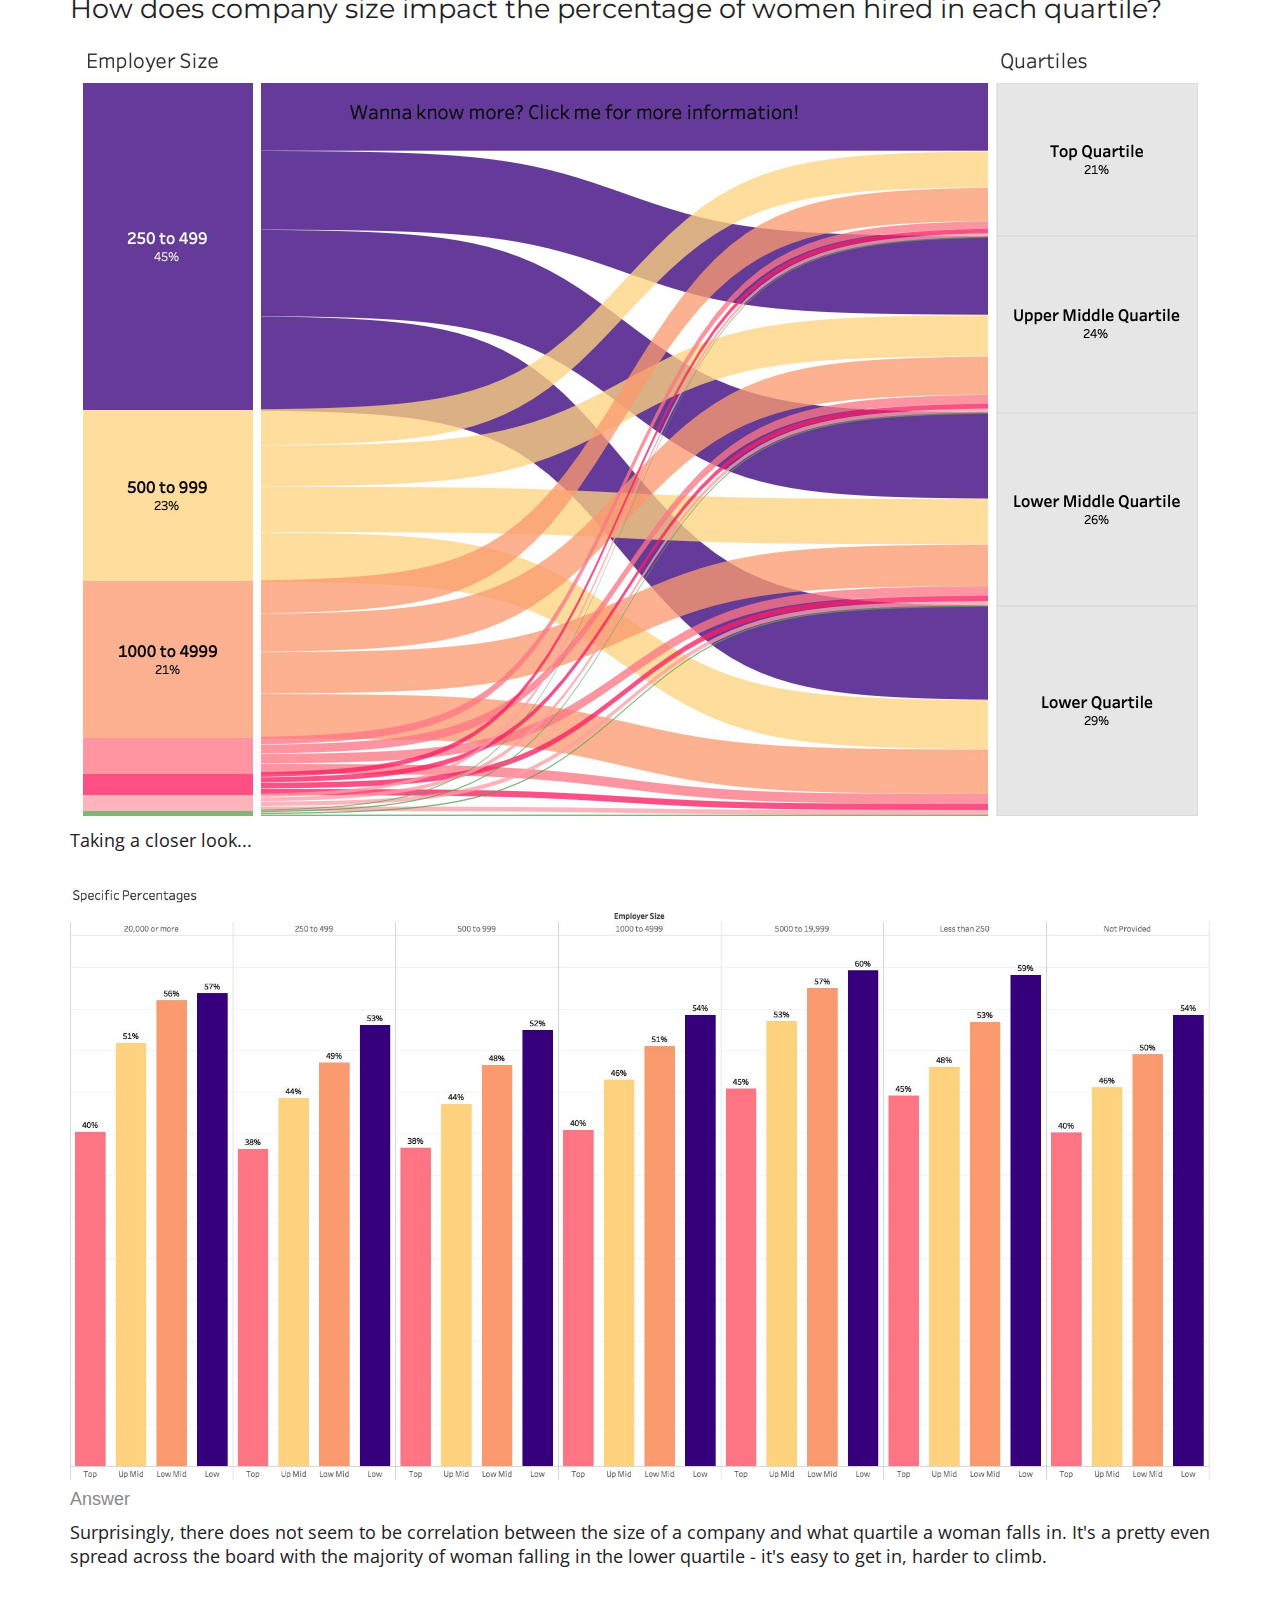
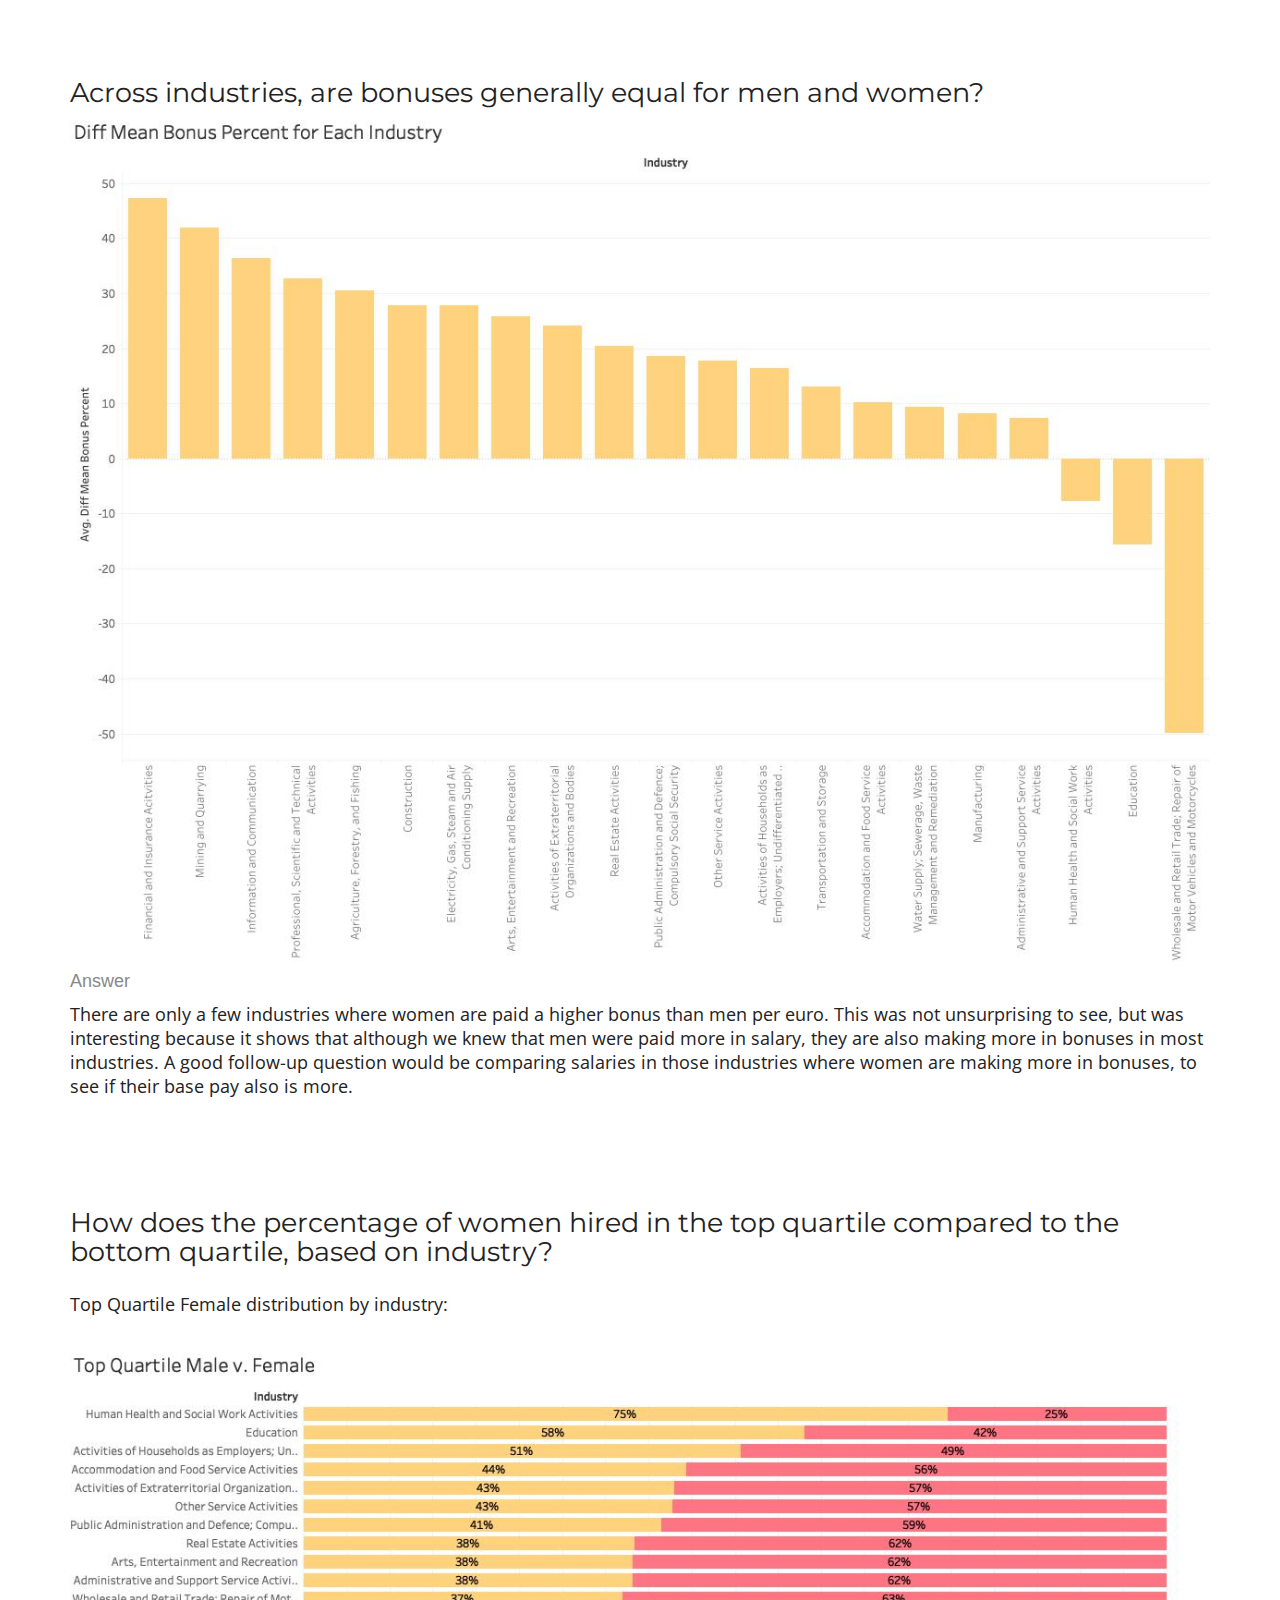
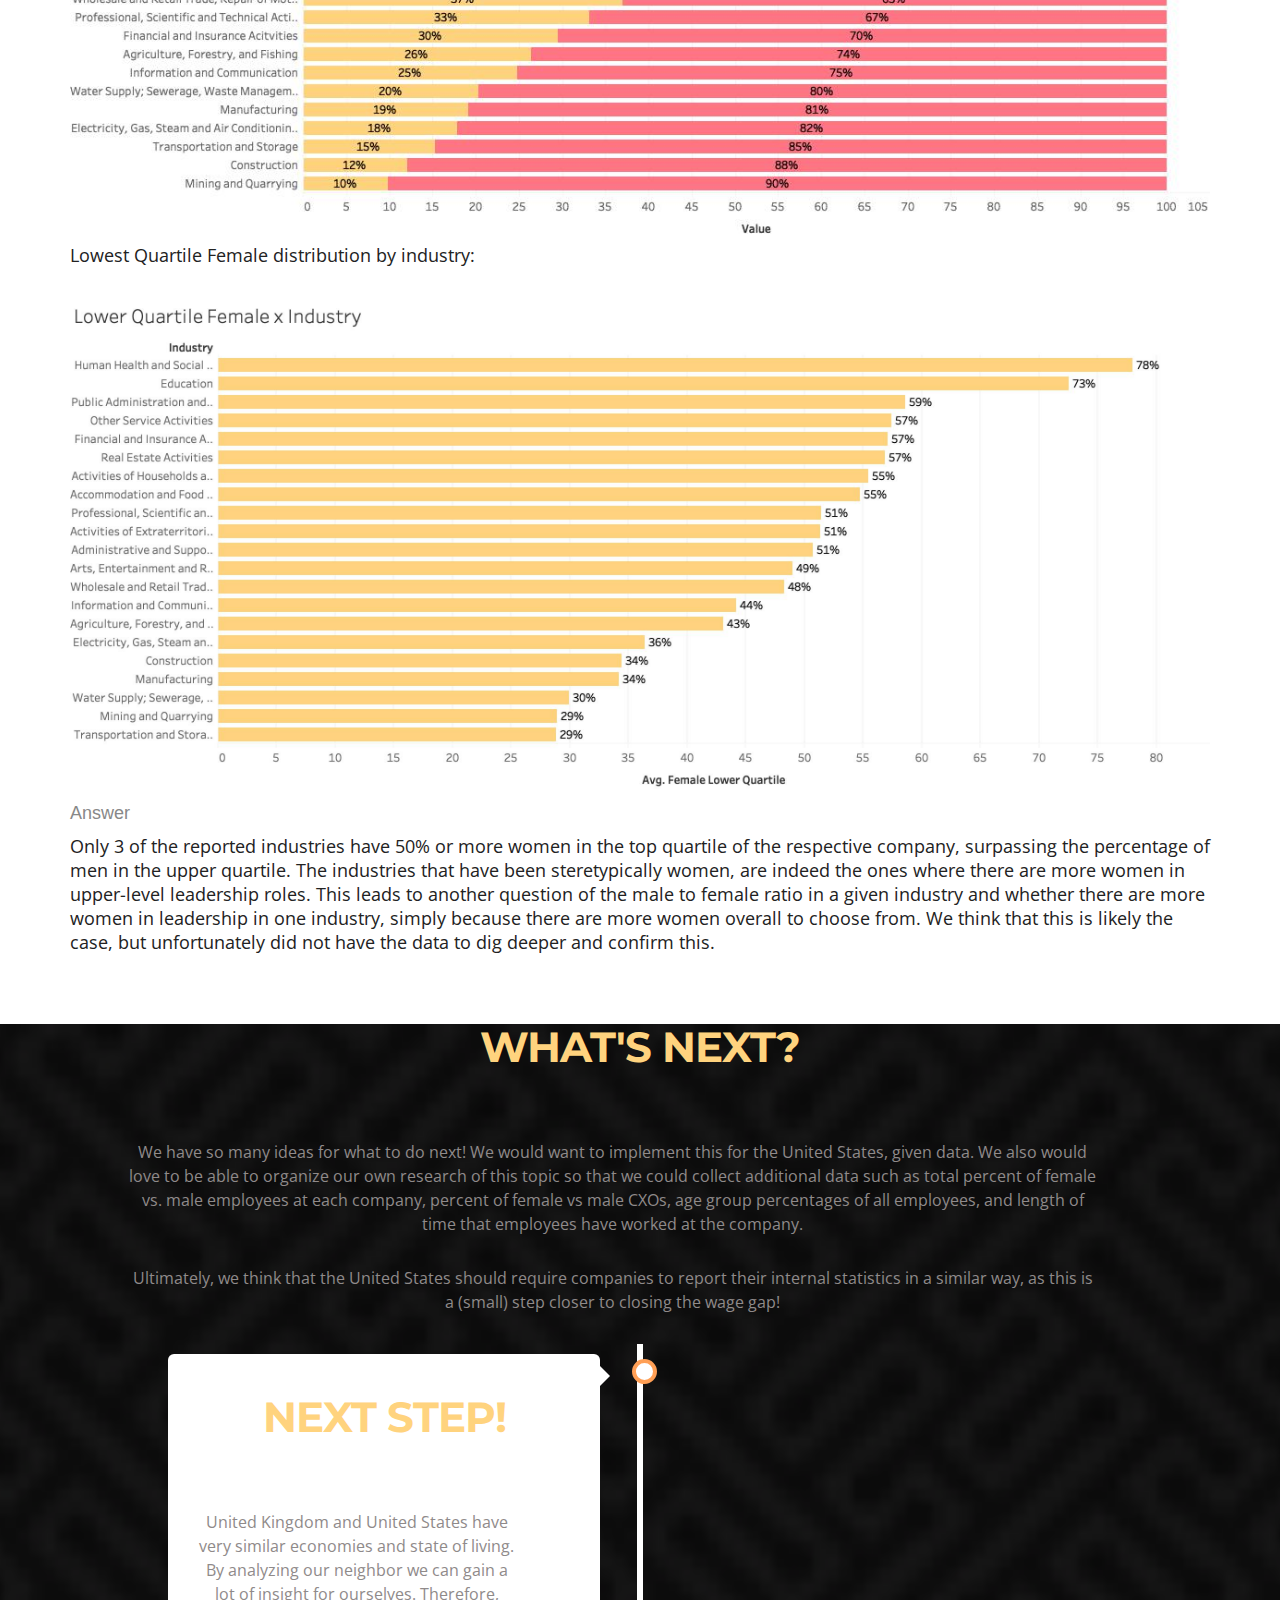
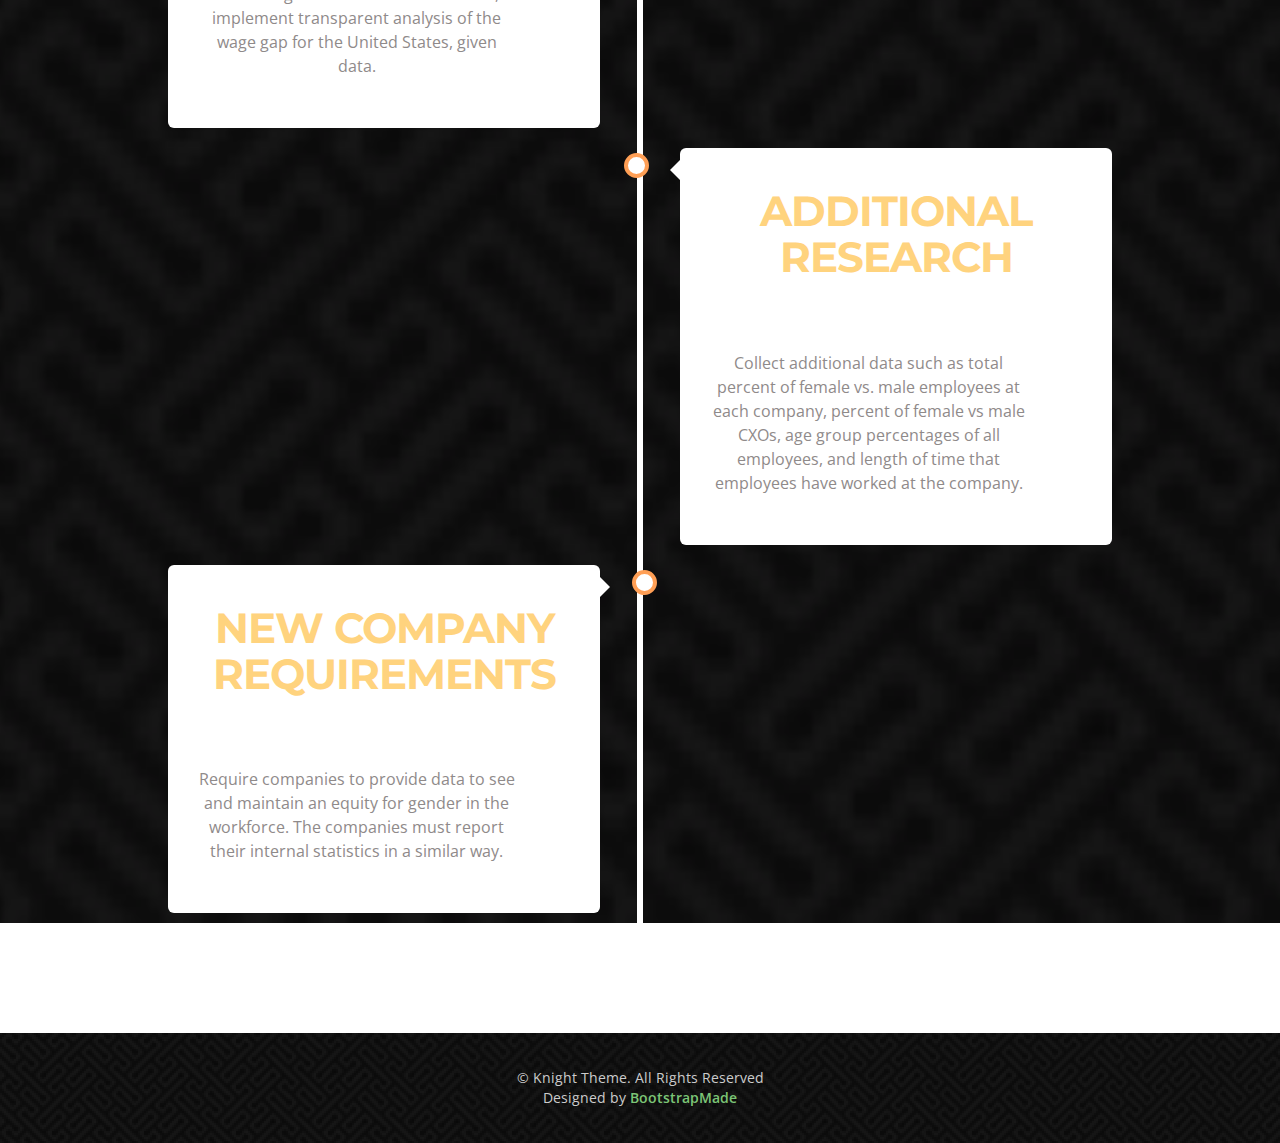
==== commit f7fe6c82: "deleting the tableau stuff" ====
--- a/index.html
+++ b/index.html
@@ -36,7 +36,6 @@
 		<div class="container">
 			<ul class="main-nav">
 				<li><a href="index.html">Home</a></li>
-				<li><a href="website/home_images.html">Home Images</a></li>
 				<li><a href="website/resources.html">Resources</a></li>		
 				<li><a href="website/team.html">Team</a></li>		
 			</ul>
@@ -106,21 +105,10 @@
 		<section class="question" id="companySize">
 			<div class="container">
 				<h3>How does company size impact the percentage of women hired in each quartile?</h3>
-				<script type='text/javascript'
-					src='https://us-east-1.online.tableau.com/javascripts/api/viz_v1.js'></script>
-				<div class='tableauPlaceholder' style='width: 1140px; height: 850px;'>
-					<object class='tableauViz' width='1140' height='850' style='display:none;'>
-						<param name='host_url' value='https%3A%2F%2Fus-east-1.online.tableau.com%2F' />
-						<param name='embed_code_version' value='3' />
-						<param name='site_root' value='&#47;t&#47;genderpaygap' />
-						<param name='name' value='Sankey&#47;EmployerSizexQuartiles' />
-						<param name='tabs' value='yes' />
-						<param name='toolbar' value='yes' />
-						<param name='showAppBanner' value='false' />
-						<param name='filter' value='iframeSizedToWindow=true' />
-					</object>
-				</div>
-				<br>
+				<img src="Visualizations/Sankey-Chart.jpg">
+                <br>
+                <p>Taking a closer look...</p>
+                <img src="Visualizations/Specific-Percentages.jpg">
 				<h4>Answer</h4>
 				<p>Surprisingly, there does not seem to be correlation between the size of a company and what
 					quartile a woman falls in. It's a pretty even spread across the board with the majority of woman
@@ -132,19 +120,7 @@
 		<section class="question" id="industry">
 			<div class="container">
 				<h3>Across industries, are bonuses generally equal for men and women?</h3>
-				<script type='text/javascript'
-					src='https://us-east-1.online.tableau.com/javascripts/api/viz_v1.js'></script>
-				<div class='tableauPlaceholder' style='width: 1361px; height: 648px;'>
-					<object class='tableauViz' width='1140' height='648' style='display:none;'>
-						<param name='host_url' value='https%3A%2F%2Fus-east-1.online.tableau.com%2F' />
-						<param name='embed_code_version' value='3' />
-						<param name='site_root' value='&#47;t&#47;genderpaygap' />
-						<param name='name' value='DiffMeanBonus&#47;DiffMeanBonusForEachIndustry' />
-						<param name='tabs' value='no' />
-						<param name='toolbar' value='yes' />
-						<param name='showAppBanner' value='false' />
-						<param name='filter' value='iframeSizedToWindow=true' /></object>
-				</div>
+				<img src="Visualizations/Diff-Mean-Bonus-Percent-For-Each-Industry.jpg">
 				<br>
 				<h4>Answer</h4>
 				<p>There are only a few industries where women are paid a higher bonus than men per euro. This was
@@ -158,20 +134,13 @@
 
 		<section class="question" id="howDo">
 			<div class="container">
-				<h3>How does the percentage of women hired in the top and bottom quartile, based on industry?
-				</h3>
-				<script type='text/javascript'
-					src='https://us-east-1.online.tableau.com/javascripts/api/viz_v1.js'></script>
-				<div class='tableauPlaceholder' style='width: 1140px; height: 900px;'>
-					<object class='tableauViz' width='1140' height='600' style='display:none;'>
-						<param name='host_url' value='https%3A%2F%2Fus-east-1.online.tableau.com%2F' />
-						<param name='embed_code_version' value='3' />
-						<param name='site_root' value='&#47;t&#47;genderpaygap' />
-						<param name='name' value='Quartiles&#47;TopQuartileMalev_Female' />
-						<param name='tabs' value='yes' />
-						<param name='toolbar' value='yes' />
-						<param name='showAppBanner' value='false' />
-						<param name='filter' value='iframeSizedToWindow=true' /></object></div>
+				<h3>How does the percentage of women hired in the top quartile compared to the bottom quartile, based on industry?
+                </h3>
+                <br>
+                <p>Top Quartile Female distribution by industry:</p>
+                <img src="Visualizations/Top-Quartile-Male-v-Female.jpg">
+                <p>Lowest Quartile Female distribution by industry: </p>
+                <img src="Visualizations/Lower-Quartile-Female-by-Industry.jpg">
 				<br>
 				<h4>Answer</h4>
 				<p>Only 3 of the reported industries have 50% or more women in the top quartile of the respective
@@ -239,6 +208,10 @@
 
 		</div>
 	</section>
+		<!--business-talking-end-->
+
+		</div>
+	</section>
 	</div>
 	
 	<footer class="footer">
--- a/website/css/style.css
+++ b/website/css/style.css
@@ -222,6 +222,7 @@
 	box-shadow:0 4px 5px -3px #ececec;
 	position:fixed;
 	background:#6d6961;
+	width: 100%;
 }
 .main-nav{
 	text-align:center;
@@ -928,6 +929,17 @@
 * {
   box-sizing: border-box;
 }
+
+#resources {
+	background-color: #ffd37e;
+	width: 100%;
+}
+
+#other-links {
+	background-color: #ff7583;
+	width: 100%;
+}
+
 
 .timeline-box {
 	width: 80%;
